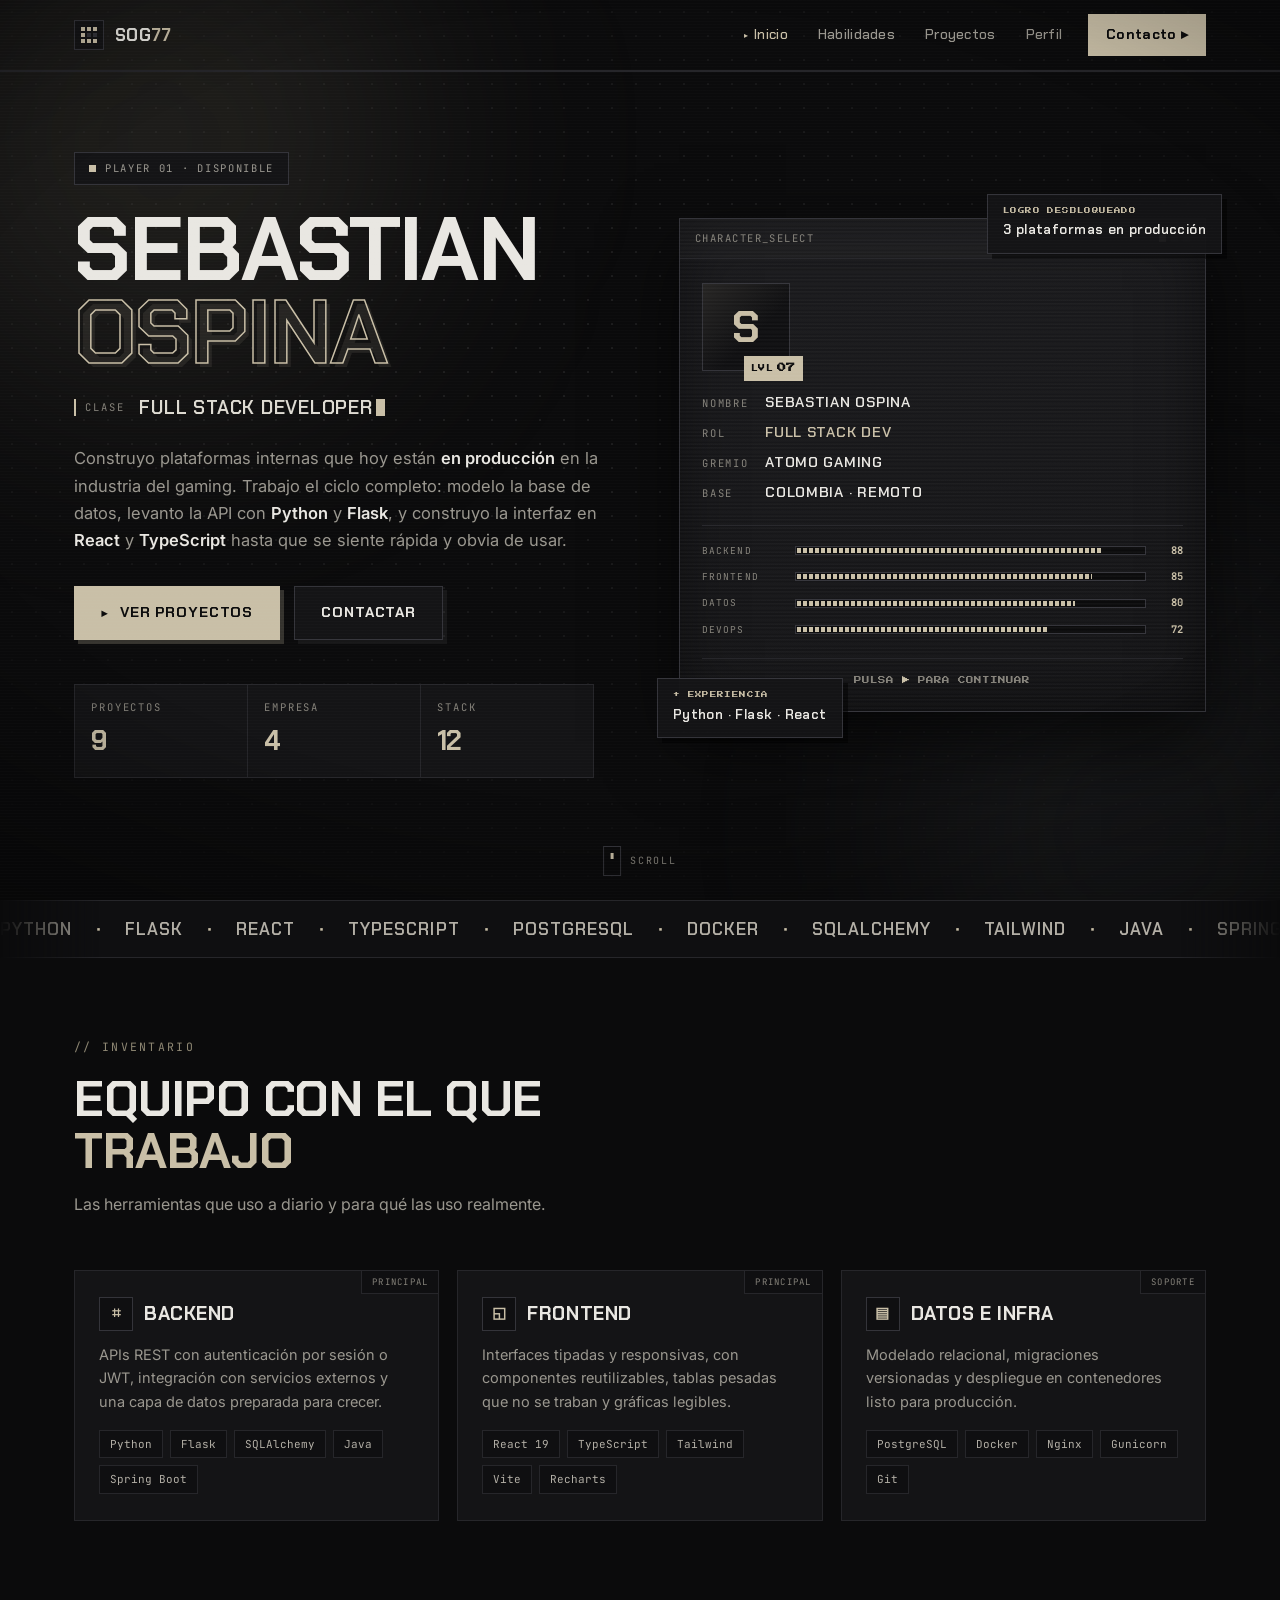
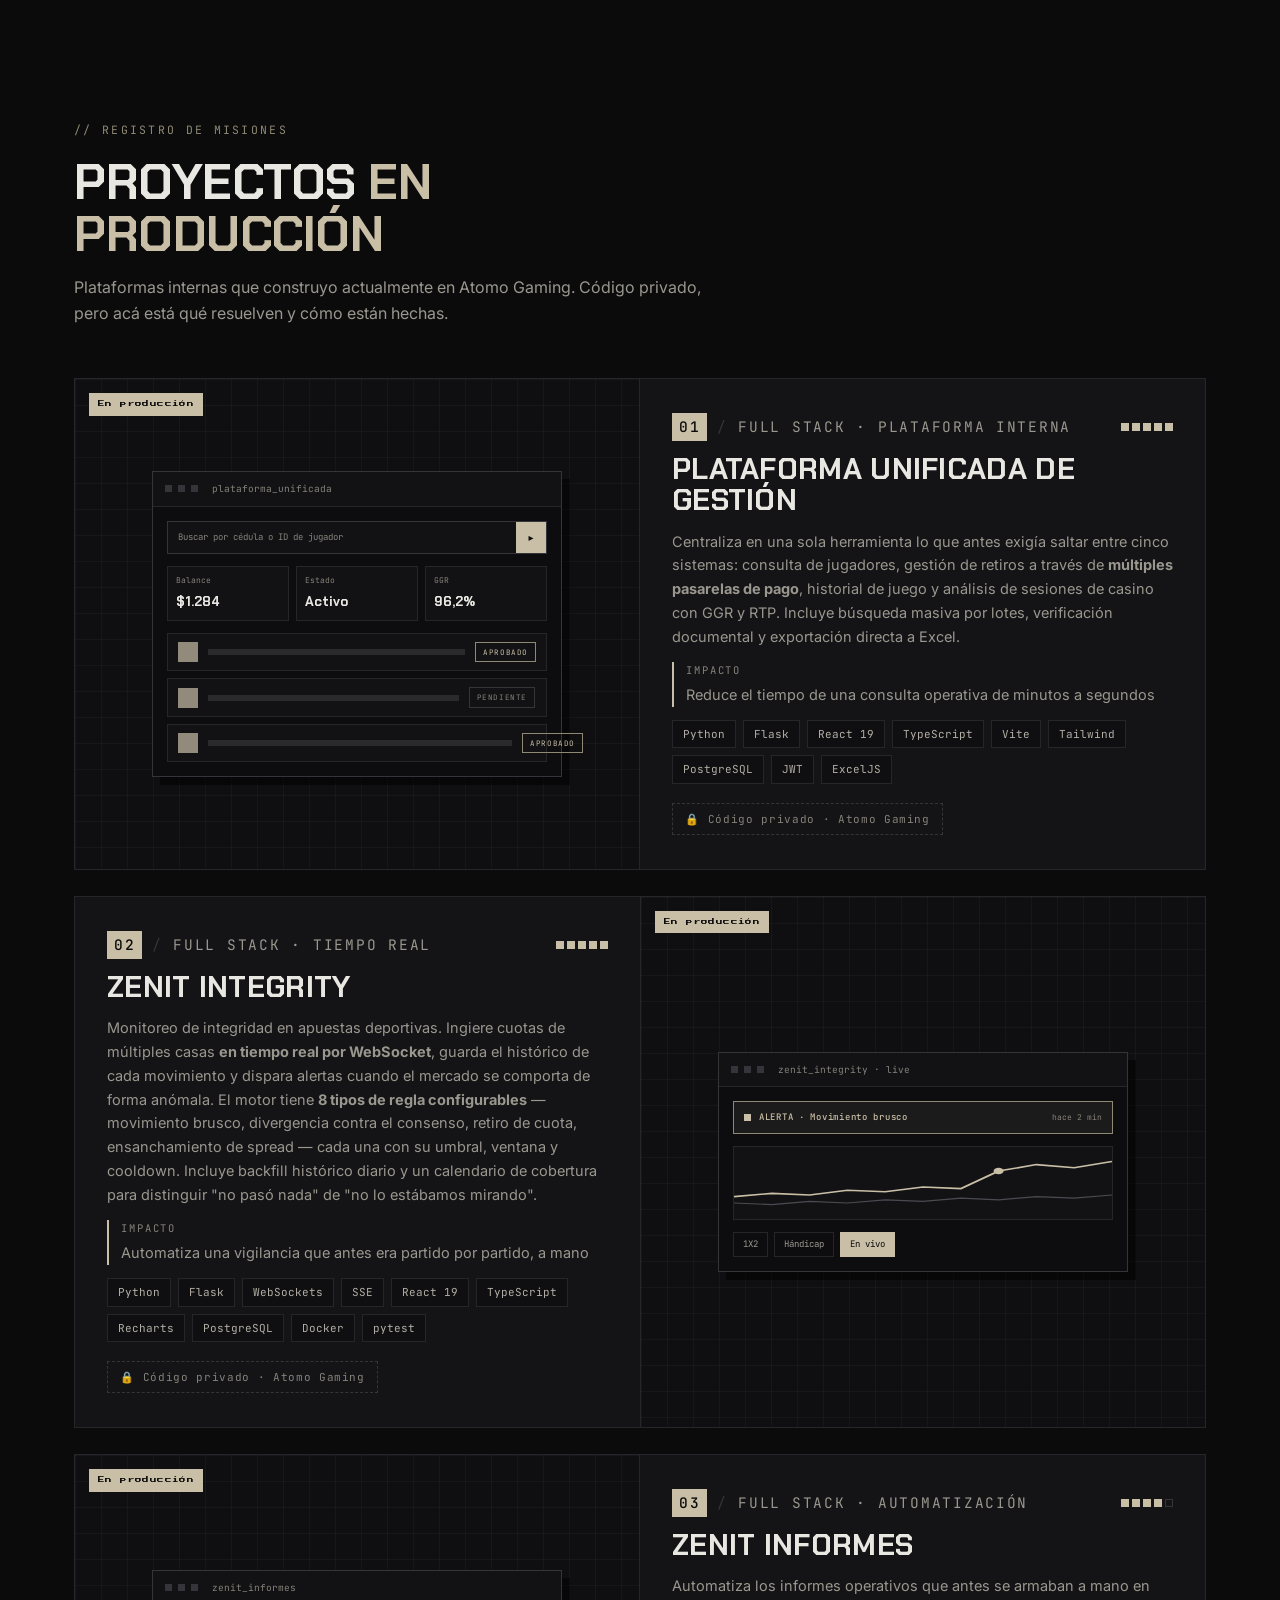
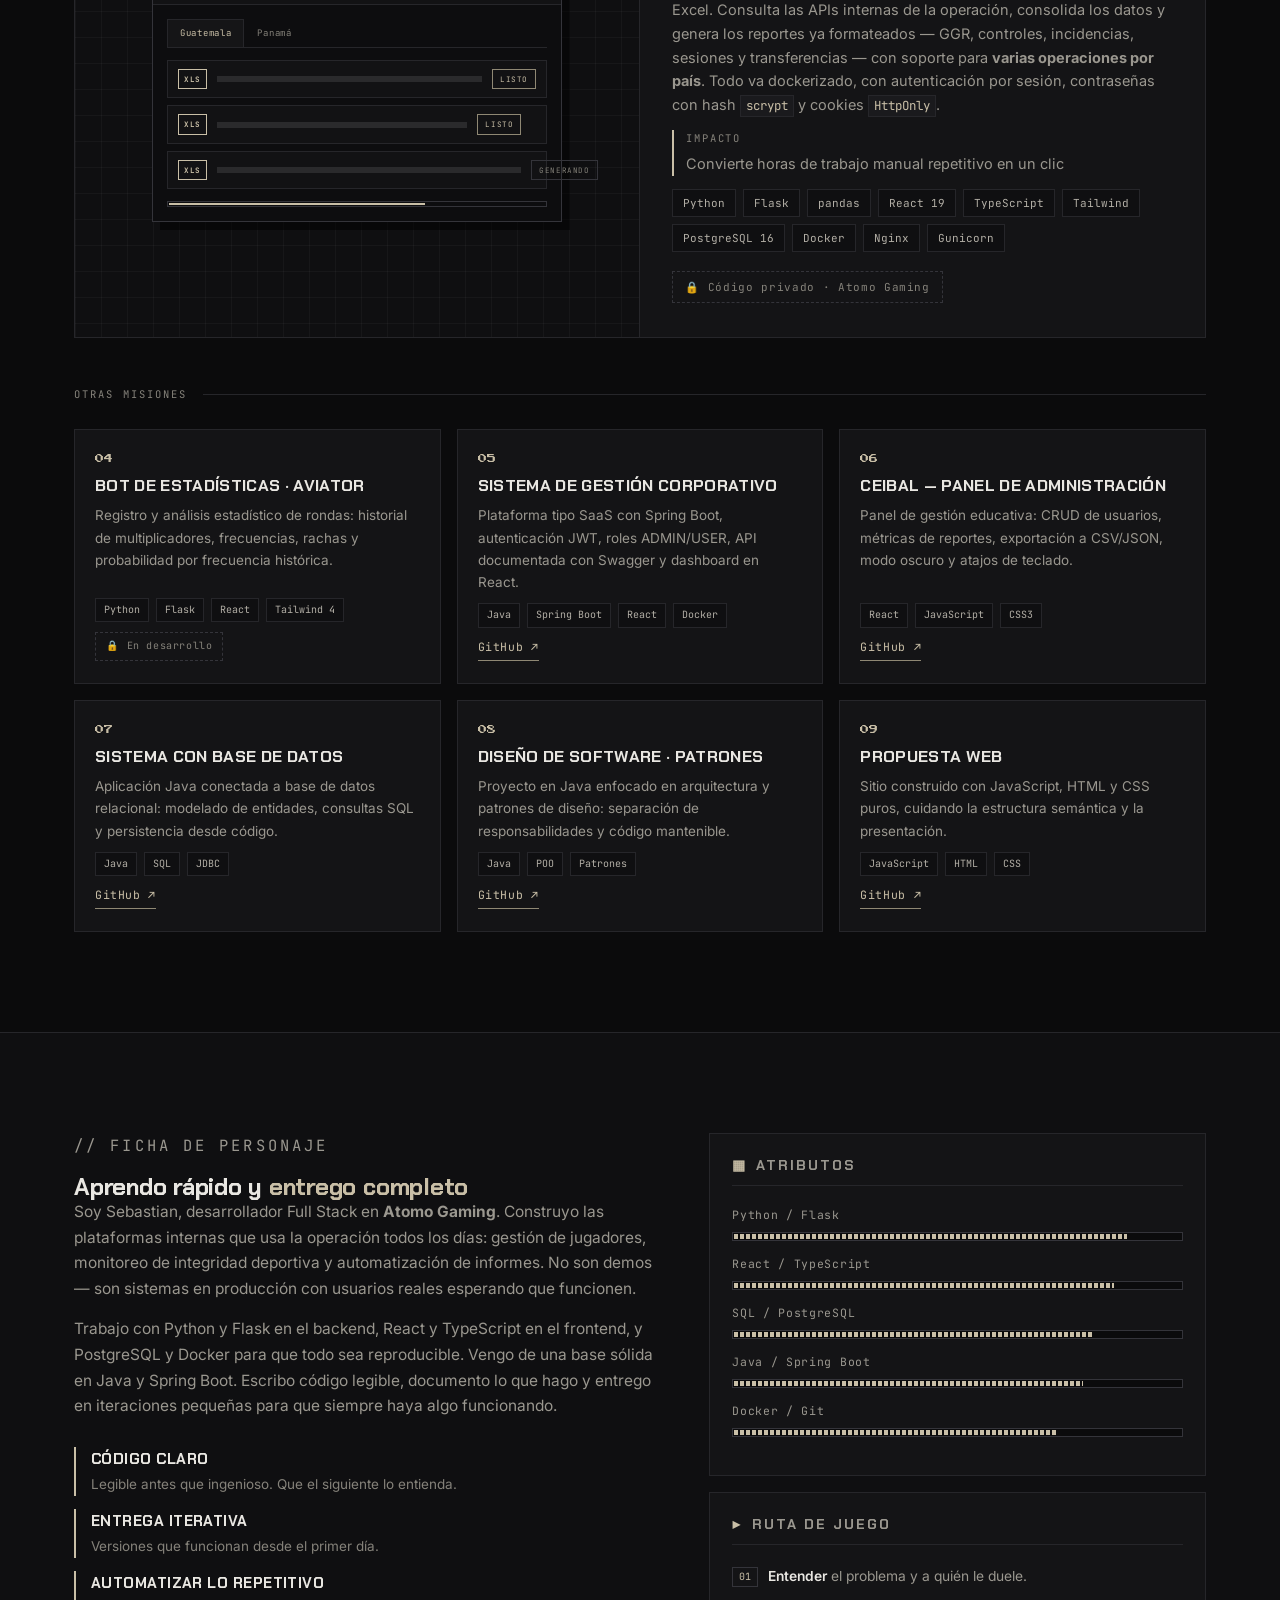
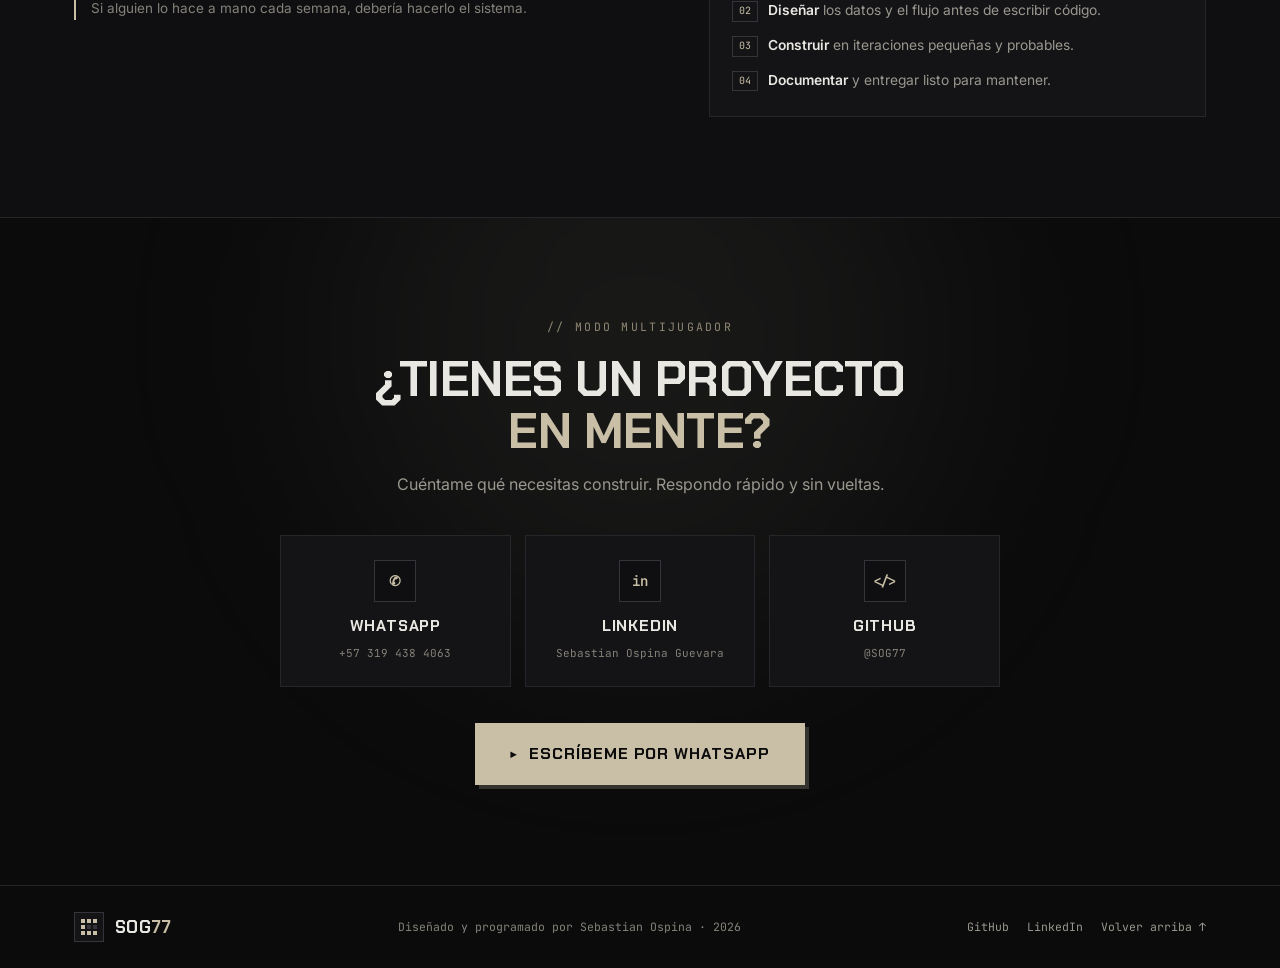
==== index.html @ fc4ae37a "Corrijo 7 defectos detectados en auditoría visual y de accesibilidad - og:image pasa de SVG a PNG: L" ====
<!doctype html>
<html lang="es">
<head>
<meta charset="UTF-8">
<meta name="viewport" content="width=device-width, initial-scale=1">
<title>Sebastian Ospina · Desarrollador Full Stack</title>

<!--
  ===================================================================
  PORTAFOLIO — Sebastian Ospina Guevara (SOG77)
  Sitio estático. Publicado en: https://sog77.github.io/Mi-portafolio/
  Para agregar un proyecto, copia un bloque <article class="quest">
  o <article class="side"> en la sección PROYECTOS.
  ===================================================================
-->

<meta name="description" content="Sebastian Ospina Guevara — Desarrollador Full Stack en Atomo Gaming. Python, Flask, React, TypeScript, PostgreSQL y Docker. Plataformas internas en producción para la industria del gaming.">
<meta name="author" content="Sebastian Ospina Guevara">
<meta name="theme-color" content="#0b0b0c">
<meta name="color-scheme" content="dark">
<link rel="canonical" href="https://sog77.github.io/Mi-portafolio/">
<meta property="og:type" content="website">
<meta property="og:url" content="https://sog77.github.io/Mi-portafolio/">
<meta property="og:title" content="Sebastian Ospina · Desarrollador Full Stack">
<meta property="og:description" content="Plataformas internas en producción: gestión de usuarios, monitoreo de integridad deportiva y automatización de informes. Python · Flask · React · TypeScript · PostgreSQL · Docker.">
<meta property="og:image" content="https://sog77.github.io/Mi-portafolio/og.png">
<meta property="og:image:type" content="image/png">
<meta property="og:image:width" content="1200">
<meta property="og:image:height" content="630">
<meta property="og:image:alt" content="Sebastian Ospina — Desarrollador Full Stack">
<meta property="og:locale" content="es_CO">
<meta name="twitter:card" content="summary_large_image">
<link rel="icon" href="favicon.svg" type="image/svg+xml">
<link rel="preconnect" href="https://fonts.googleapis.com">
<link rel="preconnect" href="https://fonts.gstatic.com" crossorigin>
<link href="https://fonts.googleapis.com/css2?family=Chakra+Petch:wght@500;600;700&family=Inter:wght@400;500;600&family=JetBrains+Mono:wght@400;500&family=Press+Start+2P&display=swap" rel="stylesheet">
<script type="application/ld+json">
{
  "@context": "https://schema.org",
  "@type": "Person",
  "name": "Sebastian Ospina Guevara",
  "alternateName": "SOG77",
  "jobTitle": "Desarrollador Full Stack",
  "url": "https://sog77.github.io/Mi-portafolio/",
  "image": "https://sog77.github.io/Mi-portafolio/og.png",
  "worksFor": { "@type": "Organization", "name": "Atomo Gaming" },
  "address": { "@type": "PostalAddress", "addressCountry": "CO" },
  "sameAs": [
    "https://github.com/SOG77",
    "https://www.linkedin.com/in/sebastián-ospina-guevara-773560245"
  ],
  "knowsAbout": ["Python","Flask","React","TypeScript","PostgreSQL","Docker","Java","Spring Boot"]
}
</script>
<link rel="stylesheet" href="styles.css">
</head>
<body>

<a class="skip" href="#main">Saltar al contenido</a>
<div class="scanlines" aria-hidden="true"></div>
<div class="vignette" aria-hidden="true"></div>

<!-- ============================ HUD / NAV ============================ -->
<header class="hud" id="nav">
  <div class="hud-inner">
    <a class="logo" href="#inicio" aria-label="Inicio">
      <span class="logo-mark" aria-hidden="true">
        <i></i><i></i><i></i><i></i><i></i><i></i><i></i><i></i><i></i>
      </span>
      <span class="logo-text">SOG<span class="accent">77</span></span>
    </a>

    <nav class="hud-links" id="navLinks" aria-label="Navegación principal">
      <a href="#inicio">Inicio</a>
      <a href="#inventario">Habilidades</a>
      <a href="#proyectos">Proyectos</a>
      <a href="#perfil">Perfil</a>
      <a href="#contacto" class="hud-cta">Contacto <span aria-hidden="true">▸</span></a>
    </nav>

    <button class="burger" id="burger" aria-label="Abrir menú" aria-expanded="false" aria-controls="navLinks">
      <span></span><span></span><span></span>
    </button>
  </div>
  <div class="hud-progress"><i id="progress"></i></div>
</header>

<main id="main">

<!-- ============================ HERO ============================ -->
<section class="hero" id="inicio">
  <div class="dots" aria-hidden="true"></div>
  <div class="glowfield" aria-hidden="true"><span></span><span></span></div>

  <div class="wrap hero-grid">
    <div class="hero-copy">
      <p class="tag"><span class="blip"></span> PLAYER 01 · DISPONIBLE</p>

      <h1>Sebastian<br><span class="outline">Ospina</span></h1>

      <p class="class-line">
        <span class="key">CLASE</span>
        <span class="typed" id="typed" aria-live="polite"></span><span class="caret" aria-hidden="true"></span>
      </p>

      <p class="lead">
        Construyo plataformas internas que hoy están <strong>en producción</strong> en la
        industria del gaming. Trabajo el ciclo completo: modelo la base de datos, levanto la
        API con <strong>Python</strong> y <strong>Flask</strong>, y construyo la interfaz en
        <strong>React</strong> y <strong>TypeScript</strong> hasta que se siente rápida y obvia de usar.
      </p>

      <div class="hero-actions">
        <a class="btn btn-primary" href="#proyectos">
          <span class="btn-ico" aria-hidden="true">▶</span> Ver proyectos
        </a>
        <a class="btn btn-ghost" href="#contacto">Contactar</a>
      </div>

      <ul class="hud-stats">
        <li><span class="key">Proyectos</span><strong data-count="9">0</strong></li>
        <li><span class="key">Empresa</span><strong data-count="4">0</strong></li>
        <li><span class="key">Stack</span><strong data-count="12">0</strong></li>
      </ul>
    </div>

    <!-- ---- Ficha de personaje ---- -->
    <div class="hero-visual">
      <div class="crt">
        <div class="crt-bar">
          <span class="crt-title">character_select</span>
          <span class="crt-dots" aria-hidden="true"><i></i><i></i><i></i></span>
        </div>

        <div class="card-body">
          <div class="avatar" aria-hidden="true">
            <span class="avatar-glyph">S</span>
            <span class="lvl">LVL<b>07</b></span>
          </div>

          <div class="card-id">
            <p class="key">NOMBRE</p>
            <p class="val">SEBASTIAN OSPINA</p>
            <p class="key">ROL</p>
            <p class="val accent">FULL STACK DEV</p>
            <p class="key">GREMIO</p>
            <p class="val">ATOMO GAMING</p>
            <p class="key">BASE</p>
            <p class="val">COLOMBIA · REMOTO</p>
          </div>

          <div class="card-bars">
            <div class="statline"><span>BACKEND</span><div class="xp"><i data-level="88"></i></div><b>88</b></div>
            <div class="statline"><span>FRONTEND</span><div class="xp"><i data-level="85"></i></div><b>85</b></div>
            <div class="statline"><span>DATOS</span><div class="xp"><i data-level="80"></i></div><b>80</b></div>
            <div class="statline"><span>DEVOPS</span><div class="xp"><i data-level="72"></i></div><b>72</b></div>
          </div>

          <p class="press">PULSA <b>▶</b> PARA CONTINUAR</p>
        </div>
      </div>

      <div class="toast t1">
        <span class="toast-key">LOGRO DESBLOQUEADO</span>
        <b>3 plataformas en producción</b>
      </div>
      <div class="toast t2">
        <span class="toast-key">+ EXPERIENCIA</span>
        <b>Python · Flask · React</b>
      </div>
    </div>
  </div>

  <a class="scroll-hint" href="#inventario" aria-label="Bajar al siguiente bloque">
    <span aria-hidden="true"></span> scroll
  </a>
</section>

<!-- ============================ INVENTARIO / STACK ============================ -->
<section class="strip" id="inventario" aria-label="Habilidades y tecnologías">
  <div class="ticker" aria-hidden="true">
    <div class="ticker-track">
      <span>Python</span><i>▪</i><span>Flask</span><i>▪</i><span>React</span><i>▪</i>
      <span>TypeScript</span><i>▪</i><span>PostgreSQL</span><i>▪</i><span>Docker</span><i>▪</i>
      <span>SQLAlchemy</span><i>▪</i><span>Tailwind</span><i>▪</i><span>Java</span><i>▪</i>
      <span>Spring Boot</span><i>▪</i><span>WebSockets</span><i>▪</i><span>Vite</span><i>▪</i>
      <span>Python</span><i>▪</i><span>Flask</span><i>▪</i><span>React</span><i>▪</i>
      <span>TypeScript</span><i>▪</i><span>PostgreSQL</span><i>▪</i><span>Docker</span><i>▪</i>
      <span>SQLAlchemy</span><i>▪</i><span>Tailwind</span><i>▪</i><span>Java</span><i>▪</i>
      <span>Spring Boot</span><i>▪</i><span>WebSockets</span><i>▪</i><span>Vite</span><i>▪</i>
    </div>
  </div>

  <div class="wrap">
    <header class="section-head reveal">
      <p class="eyebrow">// Inventario</p>
      <h2>Equipo con el que <span class="accent">trabajo</span></h2>
      <p class="section-sub">Las herramientas que uso a diario y para qué las uso realmente.</p>
    </header>

    <div class="slots">
      <article class="slot reveal">
        <span class="rarity">Principal</span>
        <h3><span class="slot-ico" aria-hidden="true">⌗</span> Backend</h3>
        <p>APIs REST con autenticación por sesión o JWT, integración con servicios externos y una capa de datos preparada para crecer.</p>
        <ul class="chips"><li>Python</li><li>Flask</li><li>SQLAlchemy</li><li>Java</li><li>Spring Boot</li></ul>
      </article>
      <article class="slot reveal d1">
        <span class="rarity">Principal</span>
        <h3><span class="slot-ico" aria-hidden="true">◱</span> Frontend</h3>
        <p>Interfaces tipadas y responsivas, con componentes reutilizables, tablas pesadas que no se traban y gráficas legibles.</p>
        <ul class="chips"><li>React 19</li><li>TypeScript</li><li>Tailwind</li><li>Vite</li><li>Recharts</li></ul>
      </article>
      <article class="slot reveal d2">
        <span class="rarity">Soporte</span>
        <h3><span class="slot-ico" aria-hidden="true">▤</span> Datos e infra</h3>
        <p>Modelado relacional, migraciones versionadas y despliegue en contenedores listo para producción.</p>
        <ul class="chips"><li>PostgreSQL</li><li>Docker</li><li>Nginx</li><li>Gunicorn</li><li>Git</li></ul>
      </article>
    </div>
  </div>
</section>

<!-- ============================ PROYECTOS / MISIONES ============================ -->
<section class="section" id="proyectos">
  <div class="wrap">
    <header class="section-head reveal">
      <p class="eyebrow">// Registro de misiones</p>
      <h2>Proyectos <span class="accent">en producción</span></h2>
      <p class="section-sub">Plataformas internas que construyo actualmente en Atomo Gaming. Código privado, pero acá está qué resuelven y cómo están hechas.</p>
    </header>

    <div class="quests">

      <!-- ---------- Misión 01 · Pilar Betmarketer ---------- -->
      <article class="quest reveal">
        <div class="quest-visual">
          <span class="stamp">En producción</span>
          <div class="mock">
            <div class="mock-bar"><i></i><i></i><i></i><span>plataforma_unificada</span></div>
            <div class="mock-body col">
              <div class="mock-search"><span class="mock-input">Buscar por cédula o ID de jugador</span><span class="mock-go" aria-hidden="true">▸</span></div>
              <div class="mock-kpis">
                <div><small>Balance</small><strong>$1.284</strong></div>
                <div><small>Estado</small><strong>Activo</strong></div>
                <div><small>GGR</small><strong>96,2%</strong></div>
              </div>
              <div class="mock-rows">
                <div><b></b><em></em><u class="ok">Aprobado</u></div>
                <div><b></b><em></em><u class="wait">Pendiente</u></div>
                <div><b></b><em></em><u class="ok">Aprobado</u></div>
              </div>
            </div>
          </div>
        </div>

        <div class="quest-body">
          <p class="quest-meta">
            <span class="num">01</span>
            <span class="sep" aria-hidden="true">/</span>
            Full Stack · Plataforma interna
            <span class="diff" title="Dificultad">
              <i class="on"></i><i class="on"></i><i class="on"></i><i class="on"></i><i class="on"></i>
            </span>
          </p>
          <h3>Plataforma Unificada de Gestión</h3>
          <p>Centraliza en una sola herramienta lo que antes exigía saltar entre cinco sistemas:
          consulta de jugadores, gestión de retiros a través de <strong>múltiples pasarelas de pago</strong>,
          historial de juego y análisis de sesiones de casino con GGR y RTP. Incluye búsqueda
          masiva por lotes, verificación documental y exportación directa a Excel.</p>
          <p class="reward"><span class="key">Impacto</span> Reduce el tiempo de una consulta operativa de minutos a segundos</p>
          <ul class="chips">
            <li>Python</li><li>Flask</li><li>React 19</li><li>TypeScript</li><li>Vite</li><li>Tailwind</li><li>PostgreSQL</li><li>JWT</li><li>ExcelJS</li>
          </ul>
          <div class="quest-links">
            <span class="private"><span aria-hidden="true">🔒</span> Código privado · Atomo Gaming</span>
          </div>
        </div>
      </article>

      <!-- ---------- Misión 02 · Zenit Integrity ---------- -->
      <article class="quest reverse reveal">
        <div class="quest-visual">
          <span class="stamp">En producción</span>
          <div class="mock">
            <div class="mock-bar"><i></i><i></i><i></i><span>zenit_integrity · live</span></div>
            <div class="mock-body col">
              <div class="mock-alert">
                <span class="alert-dot" aria-hidden="true"></span>
                <b>ALERTA · Movimiento brusco</b>
                <span class="alert-time">hace 2 min</span>
              </div>
              <svg class="mock-line" viewBox="0 0 300 90" preserveAspectRatio="none" aria-hidden="true">
                <polyline points="0,62 30,58 60,60 90,54 120,56 150,50 180,52 210,30 240,22 270,26 300,18"
                          fill="none" stroke="#c9bfa7" stroke-width="2"/>
                <polyline points="0,70 30,72 60,68 90,70 120,66 150,68 180,64 210,66 240,62 270,64 300,60"
                          fill="none" stroke="#4a4a52" stroke-width="1.5"/>
                <circle cx="210" cy="30" r="4" fill="#c9bfa7"/>
              </svg>
              <div class="mock-toolbar">
                <span class="pill">1X2</span><span class="pill">Hándicap</span><span class="pill on">En vivo</span>
              </div>
            </div>
          </div>
        </div>

        <div class="quest-body">
          <p class="quest-meta">
            <span class="num">02</span>
            <span class="sep" aria-hidden="true">/</span>
            Full Stack · Tiempo real
            <span class="diff" title="Dificultad">
              <i class="on"></i><i class="on"></i><i class="on"></i><i class="on"></i><i class="on"></i>
            </span>
          </p>
          <h3>Zenit Integrity</h3>
          <p>Monitoreo de integridad en apuestas deportivas. Ingiere cuotas de múltiples casas
          <strong>en tiempo real por WebSocket</strong>, guarda el histórico de cada movimiento y
          dispara alertas cuando el mercado se comporta de forma anómala. El motor tiene
          <strong>8 tipos de regla configurables</strong> — movimiento brusco, divergencia contra el
          consenso, retiro de cuota, ensanchamiento de spread — cada una con su umbral, ventana y
          cooldown. Incluye backfill histórico diario y un calendario de cobertura para distinguir
          "no pasó nada" de "no lo estábamos mirando".</p>
          <p class="reward"><span class="key">Impacto</span> Automatiza una vigilancia que antes era partido por partido, a mano</p>
          <ul class="chips">
            <li>Python</li><li>Flask</li><li>WebSockets</li><li>SSE</li><li>React 19</li><li>TypeScript</li><li>Recharts</li><li>PostgreSQL</li><li>Docker</li><li>pytest</li>
          </ul>
          <div class="quest-links">
            <span class="private"><span aria-hidden="true">🔒</span> Código privado · Atomo Gaming</span>
          </div>
        </div>
      </article>

      <!-- ---------- Misión 03 · Zenit Informes ---------- -->
      <article class="quest reveal">
        <div class="quest-visual">
          <span class="stamp">En producción</span>
          <div class="mock">
            <div class="mock-bar"><i></i><i></i><i></i><span>zenit_informes</span></div>
            <div class="mock-body col">
              <div class="mock-tabs"><span class="tab on">Guatemala</span><span class="tab">Panamá</span></div>
              <div class="mock-rows">
                <div><b class="file">XLS</b><em></em><u class="ok">Listo</u></div>
                <div><b class="file">XLS</b><em></em><u class="ok">Listo</u></div>
                <div><b class="file">XLS</b><em></em><u class="wait">Generando</u></div>
              </div>
              <div class="mock-progress"><i></i></div>
            </div>
          </div>
        </div>

        <div class="quest-body">
          <p class="quest-meta">
            <span class="num">03</span>
            <span class="sep" aria-hidden="true">/</span>
            Full Stack · Automatización
            <span class="diff" title="Dificultad">
              <i class="on"></i><i class="on"></i><i class="on"></i><i class="on"></i><i></i>
            </span>
          </p>
          <h3>Zenit Informes</h3>
          <p>Automatiza los informes operativos que antes se armaban a mano en Excel. Consulta las
          APIs internas de la operación, consolida los datos y genera los reportes ya formateados
          — GGR, controles, incidencias, sesiones y transferencias — con soporte para
          <strong>varias operaciones por país</strong>. Todo va dockerizado, con autenticación por sesión,
          contraseñas con hash <code>scrypt</code> y cookies <code>HttpOnly</code>.</p>
          <p class="reward"><span class="key">Impacto</span> Convierte horas de trabajo manual repetitivo en un clic</p>
          <ul class="chips">
            <li>Python</li><li>Flask</li><li>pandas</li><li>React 19</li><li>TypeScript</li><li>Tailwind</li><li>PostgreSQL 16</li><li>Docker</li><li>Nginx</li><li>Gunicorn</li>
          </ul>
          <div class="quest-links">
            <span class="private"><span aria-hidden="true">🔒</span> Código privado · Atomo Gaming</span>
          </div>
        </div>
      </article>

      <!-- ---------- Misiones secundarias ---------- -->
      <p class="side-title reveal"><span>Otras misiones</span></p>

      <div class="sides">
        <article class="side reveal">
          <span class="side-num">04</span>
          <h4>Bot de Estadísticas · Aviator</h4>
          <p>Registro y análisis estadístico de rondas: historial de multiplicadores, frecuencias, rachas y probabilidad por frecuencia histórica.</p>
          <ul class="chips sm"><li>Python</li><li>Flask</li><li>React</li><li>Tailwind 4</li></ul>
          <span class="private sm"><span aria-hidden="true">🔒</span> En desarrollo</span>
        </article>

        <article class="side reveal d1">
          <span class="side-num">05</span>
          <h4>Sistema de Gestión Corporativo</h4>
          <p>Plataforma tipo SaaS con Spring Boot, autenticación JWT, roles ADMIN/USER, API documentada con Swagger y dashboard en React.</p>
          <ul class="chips sm"><li>Java</li><li>Spring Boot</li><li>React</li><li>Docker</li></ul>
          <a class="lnk" href="https://github.com/SOG77/Gestion-Usuarios" target="_blank" rel="noopener">GitHub <span aria-hidden="true">↗</span></a>
        </article>

        <article class="side reveal d2">
          <span class="side-num">06</span>
          <h4>Ceibal — Panel de Administración</h4>
          <p>Panel de gestión educativa: CRUD de usuarios, métricas de reportes, exportación a CSV/JSON, modo oscuro y atajos de teclado.</p>
          <ul class="chips sm"><li>React</li><li>JavaScript</li><li>CSS3</li></ul>
          <a class="lnk" href="https://github.com/SOG77/Ceibal-demo" target="_blank" rel="noopener">GitHub <span aria-hidden="true">↗</span></a>
        </article>

        <article class="side reveal">
          <span class="side-num">07</span>
          <h4>Sistema con Base de Datos</h4>
          <p>Aplicación Java conectada a base de datos relacional: modelado de entidades, consultas SQL y persistencia desde código.</p>
          <ul class="chips sm"><li>Java</li><li>SQL</li><li>JDBC</li></ul>
          <a class="lnk" href="https://github.com/SOG77/baseDatosParcial" target="_blank" rel="noopener">GitHub <span aria-hidden="true">↗</span></a>
        </article>

        <article class="side reveal d1">
          <span class="side-num">08</span>
          <h4>Diseño de Software · Patrones</h4>
          <p>Proyecto en Java enfocado en arquitectura y patrones de diseño: separación de responsabilidades y código mantenible.</p>
          <ul class="chips sm"><li>Java</li><li>POO</li><li>Patrones</li></ul>
          <a class="lnk" href="https://github.com/SOG77/parcial2" target="_blank" rel="noopener">GitHub <span aria-hidden="true">↗</span></a>
        </article>

        <article class="side reveal d2">
          <span class="side-num">09</span>
          <h4>Propuesta Web</h4>
          <p>Sitio construido con JavaScript, HTML y CSS puros, cuidando la estructura semántica y la presentación.</p>
          <ul class="chips sm"><li>JavaScript</li><li>HTML</li><li>CSS</li></ul>
          <a class="lnk" href="https://github.com/SOG77/propuesta" target="_blank" rel="noopener">GitHub <span aria-hidden="true">↗</span></a>
        </article>
      </div>
    </div>
  </div>
</section>

<!-- ============================ PERFIL ============================ -->
<section class="section profile" id="perfil">
  <div class="wrap profile-grid">
    <div class="profile-copy reveal">
      <p class="eyebrow">// Ficha de personaje</p>
      <h2>Aprendo rápido y <span class="accent">entrego completo</span></h2>
      <p>Soy Sebastian, desarrollador Full Stack en <strong>Atomo Gaming</strong>. Construyo las
      plataformas internas que usa la operación todos los días: gestión de jugadores, monitoreo
      de integridad deportiva y automatización de informes. No son demos — son sistemas en
      producción con usuarios reales esperando que funcionen.</p>
      <p>Trabajo con Python y Flask en el backend, React y TypeScript en el frontend, y PostgreSQL
      y Docker para que todo sea reproducible. Vengo de una base sólida en Java y Spring Boot.
      Escribo código legible, documento lo que hago y entrego en iteraciones pequeñas para que
      siempre haya algo funcionando.</p>

      <ul class="perks">
        <li><b>Código claro</b><span>Legible antes que ingenioso. Que el siguiente lo entienda.</span></li>
        <li><b>Entrega iterativa</b><span>Versiones que funcionan desde el primer día.</span></li>
        <li><b>Automatizar lo repetitivo</b><span>Si alguien lo hace a mano cada semana, debería hacerlo el sistema.</span></li>
      </ul>
    </div>

    <aside class="profile-side">
      <div class="panel reveal">
        <h3><span aria-hidden="true">▦</span> Atributos</h3>
        <div class="skill"><span>Python / Flask</span><div class="xp"><i data-level="88"></i></div></div>
        <div class="skill"><span>React / TypeScript</span><div class="xp"><i data-level="85"></i></div></div>
        <div class="skill"><span>SQL / PostgreSQL</span><div class="xp"><i data-level="80"></i></div></div>
        <div class="skill"><span>Java / Spring Boot</span><div class="xp"><i data-level="78"></i></div></div>
        <div class="skill"><span>Docker / Git</span><div class="xp"><i data-level="72"></i></div></div>
      </div>

      <div class="panel reveal d1">
        <h3><span aria-hidden="true">▶</span> Ruta de juego</h3>
        <ol class="steps">
          <li><b>Entender</b> el problema y a quién le duele.</li>
          <li><b>Diseñar</b> los datos y el flujo antes de escribir código.</li>
          <li><b>Construir</b> en iteraciones pequeñas y probables.</li>
          <li><b>Documentar</b> y entregar listo para mantener.</li>
        </ol>
      </div>
    </aside>
  </div>
</section>

<!-- ============================ CONTACTO ============================ -->
<section class="section contact" id="contacto">
  <div class="glowfield soft" aria-hidden="true"><span></span></div>
  <div class="wrap contact-inner reveal">
    <p class="eyebrow">// Modo multijugador</p>
    <h2>¿Tienes un proyecto<br><span class="accent">en mente?</span></h2>
    <p class="section-sub center">Cuéntame qué necesitas construir. Respondo rápido y sin vueltas.</p>

    <div class="contact-cards">
      <a class="ccard" href="https://wa.me/573194384063" target="_blank" rel="noopener">
        <span class="ccard-ico" aria-hidden="true">✆</span>
        <b>WhatsApp</b>
        <small>+57 319 438 4063</small>
      </a>
      <a class="ccard" href="https://www.linkedin.com/in/sebasti%C3%A1n-ospina-guevara-773560245" target="_blank" rel="noopener">
        <span class="ccard-ico" aria-hidden="true">in</span>
        <b>LinkedIn</b>
        <small>Sebastian Ospina Guevara</small>
      </a>
      <a class="ccard" href="https://github.com/SOG77" target="_blank" rel="noopener">
        <span class="ccard-ico" aria-hidden="true">&lt;/&gt;</span>
        <b>GitHub</b>
        <small>@SOG77</small>
      </a>
    </div>

    <a class="btn btn-primary big" href="https://wa.me/573194384063" target="_blank" rel="noopener">
      <span class="btn-ico" aria-hidden="true">▶</span> Escríbeme por WhatsApp
    </a>
  </div>
</section>

</main>

<!-- ============================ FOOTER ============================ -->
<footer class="footer">
  <div class="wrap footer-inner">
    <a class="logo" href="#inicio">
      <span class="logo-mark" aria-hidden="true">
        <i></i><i></i><i></i><i></i><i></i><i></i><i></i><i></i><i></i>
      </span>
      <span class="logo-text">SOG<span class="accent">77</span></span>
    </a>
    <p>Diseñado y programado por Sebastian Ospina · <span id="year"></span></p>
    <div class="footer-links">
      <a href="https://github.com/SOG77" target="_blank" rel="noopener">GitHub</a>
      <a href="https://www.linkedin.com/in/sebasti%C3%A1n-ospina-guevara-773560245" target="_blank" rel="noopener">LinkedIn</a>
      <a href="#inicio">Volver arriba ↑</a>
    </div>
  </div>
</footer>

<script src="script.js"></script>
</body>
</html>
---- styles.css ----
/* ============================================================
   Portafolio — Sebastian Ospina Guevara (SOG77)
   Estética: consola retro / HUD de videojuego
   Paleta NEUTRA: grafito · hueso · arena
   ============================================================ */

:root{
  /* superficies */
  --bg:#0b0b0c;
  --bg-2:#0f0f11;
  --panel:#141416;
  --panel-2:#1a1a1d;
  --line:#26262a;
  --line-2:#34343a;

  /* texto */
  --text:#e9e7e2;
  --muted:#9a978f;
  --dim:#85827a;

  /* acentos neutros */
  --sand:#c9bfa7;      /* arena — acento principal */
  --sand-dim:#8f8874;
  --bone:#dedbd2;      /* hueso — realces */
  --steel:#7d838a;     /* acero — secundario */

  --sans:'Inter',system-ui,-apple-system,Segoe UI,sans-serif;
  --display:'Chakra Petch','Inter',sans-serif;
  --mono:'JetBrains Mono',ui-monospace,monospace;
  --pixel:'Press Start 2P','JetBrains Mono',monospace;

  --maxw:1180px;
}

*,*::before,*::after{box-sizing:border-box}
html{scroll-behavior:smooth;-webkit-text-size-adjust:100%}
body{
  margin:0;
  background:var(--bg);
  color:var(--text);
  font-family:var(--sans);
  font-size:16px;
  line-height:1.65;
  overflow-x:hidden;
  -webkit-font-smoothing:antialiased;
}
img{max-width:100%;display:block}
a{color:inherit;text-decoration:none}
h1,h2,h3,h4{font-family:var(--display);line-height:1.05;letter-spacing:-.01em;margin:0}
p{margin:0}
ul,ol{margin:0;padding:0;list-style:none}
code{
  font-family:var(--mono);font-size:.86em;color:var(--sand);
  background:var(--panel-2);border:1px solid var(--line);padding:.1em .4em;
}
::selection{background:var(--sand);color:#0b0b0c}

.wrap{width:100%;max-width:var(--maxw);margin:0 auto;padding:0 24px}
.accent{color:var(--sand)}
.key{
  font-family:var(--mono);font-size:10.5px;letter-spacing:.18em;
  text-transform:uppercase;color:var(--dim);
}
.eyebrow{
  font-family:var(--mono);font-size:11.5px;letter-spacing:.2em;
  text-transform:uppercase;color:var(--sand-dim);margin-bottom:16px;
}
.skip{position:absolute;left:-9999px;top:0;z-index:999;background:var(--sand);color:#0b0b0c;padding:12px 18px}
.skip:focus{left:0}
:focus-visible{outline:2px solid var(--sand);outline-offset:3px}

/* ---- efectos de pantalla CRT ---- */
.scanlines{
  position:fixed;inset:0;z-index:300;pointer-events:none;opacity:.55;
  background:repeating-linear-gradient(to bottom,rgba(255,255,255,.028) 0 1px,transparent 1px 3px);
}
.vignette{
  position:fixed;inset:0;z-index:299;pointer-events:none;
  background:radial-gradient(ellipse 100% 80% at 50% 45%,transparent 55%,rgba(0,0,0,.55) 100%);
}

/* ============================ HUD / NAV ============================ */
.hud{
  position:fixed;top:0;left:0;right:0;z-index:100;
  background:transparent;border-bottom:1px solid transparent;
  transition:background .3s ease,border-color .3s ease,backdrop-filter .3s ease;
}
.hud.solid{
  background:rgba(11,11,12,.86);
  backdrop-filter:blur(12px);-webkit-backdrop-filter:blur(12px);
  border-bottom-color:var(--line);
}
.hud-inner{
  max-width:var(--maxw);margin:0 auto;padding:0 24px;height:70px;
  display:flex;align-items:center;justify-content:space-between;gap:20px;
}
.logo{display:flex;align-items:center;gap:11px;font-family:var(--display);font-weight:700;font-size:17px;letter-spacing:.02em}
.logo-mark{
  display:grid;grid-template-columns:repeat(3,4px);grid-template-rows:repeat(3,4px);gap:2px;
  padding:6px;border:1px solid var(--line-2);background:var(--panel);
}
.logo-mark i{background:var(--line-2);display:block}
.logo-mark i:nth-child(1),.logo-mark i:nth-child(2),.logo-mark i:nth-child(3),
.logo-mark i:nth-child(4),.logo-mark i:nth-child(7),.logo-mark i:nth-child(8),
.logo-mark i:nth-child(9){background:var(--sand)}
.logo:hover .logo-mark i{background:var(--bone)}

.hud-links{display:flex;align-items:center;gap:2px}
.hud-links a{
  position:relative;padding:9px 14px;font-size:14px;color:var(--muted);
  font-family:var(--display);font-weight:500;letter-spacing:.02em;
  transition:color .2s,background .2s;
}
.hud-links a:hover{color:var(--text);background:var(--panel)}
.hud-links a.active{color:var(--sand)}
.hud-links a.active::before{content:"▸";position:absolute;left:4px;top:50%;transform:translateY(-50%);font-size:8px;line-height:1;color:var(--sand)}
.hud-cta,.hud-links a.hud-cta{
  margin-left:10px;color:#0b0b0c;background:var(--sand);font-weight:700;padding:9px 18px;
}
.hud-links a.hud-cta:hover{background:var(--bone);color:#0b0b0c}
.hud-links a.hud-cta::before{display:none}

.hud-progress{height:2px;background:var(--line)}
.hud-progress i{display:block;height:100%;width:0;background:var(--sand);transition:width .1s linear}

.burger{
  display:none;width:40px;height:40px;border:1px solid var(--line-2);background:var(--panel);
  cursor:pointer;padding:0;flex-direction:column;align-items:center;justify-content:center;gap:5px;
}
.burger span{display:block;width:17px;height:2px;background:var(--text);transition:.28s}
.burger[aria-expanded="true"] span:nth-child(1){transform:translateY(7px) rotate(45deg)}
.burger[aria-expanded="true"] span:nth-child(2){opacity:0}
.burger[aria-expanded="true"] span:nth-child(3){transform:translateY(-7px) rotate(-45deg)}

/* ============================ HERO ============================ */
.hero{position:relative;min-height:100svh;display:flex;align-items:center;padding:120px 0 90px;overflow:hidden}
.dots{
  position:absolute;inset:0;z-index:0;
  background-image:radial-gradient(rgba(255,255,255,.07) 1px,transparent 1px);
  background-size:24px 24px;
  mask-image:radial-gradient(ellipse 85% 70% at 50% 40%,#000 20%,transparent 100%);
  -webkit-mask-image:radial-gradient(ellipse 85% 70% at 50% 40%,#000 20%,transparent 100%);
}
.glowfield{position:absolute;inset:0;z-index:0;pointer-events:none}
.glowfield span{position:absolute;border-radius:50%;filter:blur(120px)}
.glowfield span:first-child{width:520px;height:520px;background:rgba(201,191,167,.10);top:-120px;left:-100px}
.glowfield span:last-child{width:440px;height:440px;background:rgba(125,131,138,.12);bottom:-150px;right:-80px}
.glowfield.soft span{width:600px;height:600px;background:rgba(201,191,167,.07);top:-180px;left:50%;transform:translateX(-50%)}

.hero-grid{position:relative;z-index:1;display:grid;grid-template-columns:1.02fr .98fr;gap:56px;align-items:center}

.tag{
  display:inline-flex;align-items:center;gap:9px;
  border:1px solid var(--line-2);background:var(--panel);
  padding:7px 14px;margin-bottom:24px;
  font-family:var(--mono);font-size:10.5px;letter-spacing:.16em;color:var(--muted);
}
.blip{width:7px;height:7px;background:var(--sand);animation:blip 1.4s steps(2) infinite}
@keyframes blip{50%{opacity:.25}}

.hero h1{
  font-size:clamp(3rem,7.4vw,5.6rem);font-weight:700;text-transform:uppercase;
  letter-spacing:-.02em;line-height:.92;margin-bottom:18px;
}
.hero h1 .outline{
  color:transparent;-webkit-text-stroke:1.5px var(--sand);
  text-shadow:4px 4px 0 rgba(201,191,167,.10);
}
.class-line{margin-bottom:22px}
.class-line .key{display:inline-block;vertical-align:middle;margin-right:11px;border-left:2px solid var(--sand);padding-left:9px}
.typed{font-family:var(--display);font-weight:600;font-size:19px;color:var(--bone);letter-spacing:.04em;text-transform:uppercase;vertical-align:middle}
.caret{display:inline-block;vertical-align:middle;width:9px;height:17px;background:var(--sand);margin-left:3px;animation:blink 1s steps(2) infinite}
@keyframes blink{50%{opacity:0}}

.lead{max-width:540px;color:var(--muted);font-size:16.5px;margin-bottom:32px}
.lead strong{color:var(--text);font-weight:600}

/* ---- botones estilo arcade ---- */
.btn{
  display:inline-flex;align-items:center;gap:11px;padding:14px 26px;
  font-family:var(--display);font-weight:700;font-size:14.5px;
  letter-spacing:.06em;text-transform:uppercase;
  border:1px solid transparent;transition:transform .16s ease,box-shadow .16s ease,background .2s,color .2s;
}
.btn-ico{font-size:11px}
.btn-primary{background:var(--sand);color:#0b0b0c;box-shadow:4px 4px 0 rgba(201,191,167,.22)}
.btn-primary:hover{background:var(--bone);transform:translate(-2px,-2px);box-shadow:6px 6px 0 rgba(201,191,167,.3)}
.btn-primary:active{transform:translate(2px,2px);box-shadow:0 0 0 rgba(0,0,0,0)}
.btn-ghost{border-color:var(--line-2);background:var(--panel);color:var(--text);box-shadow:4px 4px 0 rgba(255,255,255,.05)}
.btn-ghost:hover{border-color:var(--sand);color:var(--sand);transform:translate(-2px,-2px);box-shadow:6px 6px 0 rgba(255,255,255,.07)}
.btn-ghost:active{transform:translate(2px,2px);box-shadow:0 0 0 rgba(0,0,0,0)}
.btn.big{padding:17px 34px;font-size:16px}
.hero-actions{display:flex;flex-wrap:wrap;gap:14px;margin-bottom:44px}

.hud-stats{display:flex;gap:0;border:1px solid var(--line);background:var(--panel);max-width:520px}
.hud-stats li{flex:1;display:grid;gap:2px;padding:14px 16px;border-right:1px solid var(--line)}
.hud-stats li:last-child{border-right:0}
.hud-stats strong{font-family:var(--display);font-size:27px;font-weight:700;color:var(--sand);letter-spacing:-.02em}

/* ---- ficha de personaje (CRT) ---- */
.hero-visual{position:relative}
.crt{
  border:1px solid var(--line-2);background:linear-gradient(170deg,var(--panel-2),var(--panel));
  box-shadow:0 30px 70px rgba(0,0,0,.65),inset 0 0 60px rgba(0,0,0,.5);
  position:relative;overflow:hidden;
}
.crt::after{
  content:"";position:absolute;inset:0;pointer-events:none;
  background:repeating-linear-gradient(to bottom,rgba(255,255,255,.02) 0 2px,transparent 2px 4px);
}
.crt-bar{
  display:flex;align-items:center;justify-content:space-between;
  padding:11px 15px;border-bottom:1px solid var(--line);background:rgba(255,255,255,.02);
}
.crt-title{font-family:var(--mono);font-size:10.5px;letter-spacing:.14em;color:var(--dim);text-transform:uppercase}
.crt-dots{display:flex;gap:5px}
.crt-dots i{width:7px;height:7px;background:var(--line-2);display:block}
.crt-dots i:first-child{background:var(--sand)}

.card-body{padding:24px 22px;display:grid;gap:20px}
.avatar{
  position:relative;width:88px;height:88px;display:grid;place-items:center;
  border:1px solid var(--line-2);background:
    linear-gradient(135deg,rgba(201,191,167,.12),transparent 60%),var(--bg-2);
}
.avatar-glyph{font-family:var(--display);font-size:44px;font-weight:700;color:var(--sand);line-height:1}
.lvl{
  position:absolute;bottom:-11px;right:-14px;
  font-family:var(--pixel);font-size:7px;letter-spacing:.05em;color:#0b0b0c;
  background:var(--sand);padding:5px 7px;display:flex;gap:4px;align-items:center;
}
.lvl b{font-size:9px}

.card-id{display:grid;grid-template-columns:auto 1fr;gap:6px 16px;align-items:baseline}
.card-id .val{font-family:var(--display);font-weight:600;font-size:14.5px;letter-spacing:.05em;color:var(--text)}
.card-id .val.accent{color:var(--sand)}

.card-bars{display:grid;gap:9px;padding-top:16px;border-top:1px solid var(--line)}
.statline{display:grid;grid-template-columns:82px 1fr 26px;gap:11px;align-items:center}
.statline span{font-family:var(--mono);font-size:9.5px;letter-spacing:.12em;color:var(--dim)}
.statline b{font-family:var(--mono);font-size:10.5px;color:var(--sand);text-align:right}

/* barra de XP segmentada */
.xp{height:9px;background:var(--bg);border:1px solid var(--line-2);padding:1px;position:relative;overflow:hidden}
.xp i{
  display:block;height:100%;width:0;background:var(--sand);
  transition:width 1.2s cubic-bezier(.22,1,.36,1);
}
.xp::after{
  content:"";position:absolute;inset:1px;pointer-events:none;
  background:repeating-linear-gradient(90deg,transparent 0 4px,var(--bg) 4px 6px);
}

.press{
  font-family:var(--pixel);font-size:7.5px;line-height:1.9;color:var(--dim);
  text-align:center;padding-top:14px;border-top:1px solid var(--line);
  animation:blink 1.6s steps(2) infinite;
}
.press b{color:var(--sand)}

.toast{
  position:absolute;display:grid;gap:3px;padding:11px 15px;
  border:1px solid var(--line-2);background:rgba(20,20,22,.96);
  box-shadow:5px 5px 0 rgba(0,0,0,.5);animation:bob 6s ease-in-out infinite;
}
.toast-key{font-family:var(--pixel);font-size:6.5px;letter-spacing:.06em;color:var(--sand)}
.toast b{font-family:var(--display);font-size:13.5px;font-weight:600;letter-spacing:.03em}
.t1{top:-24px;right:-16px}
.t2{bottom:-26px;left:-22px;animation-delay:-3s}
@keyframes bob{50%{transform:translateY(-10px)}}

.scroll-hint{
  position:absolute;bottom:24px;left:50%;transform:translateX(-50%);z-index:1;
  display:flex;align-items:center;gap:9px;
  font-family:var(--mono);font-size:10px;letter-spacing:.18em;text-transform:uppercase;color:var(--dim);
}
.scroll-hint span{width:18px;height:30px;border:1px solid var(--line-2);position:relative}
.scroll-hint span::after{
  content:"";position:absolute;left:50%;top:6px;width:3px;height:6px;background:var(--sand);
  transform:translateX(-50%);animation:wheel 1.8s ease-in-out infinite;
}
@keyframes wheel{50%{transform:translate(-50%,10px);opacity:.3}}

/* ============================ INVENTARIO ============================ */
.strip{padding:0 0 100px}
.ticker{
  border-top:1px solid var(--line);border-bottom:1px solid var(--line);
  background:var(--bg-2);overflow:hidden;padding:14px 0;margin-bottom:80px;
  mask-image:linear-gradient(90deg,transparent,#000 8%,#000 92%,transparent);
  -webkit-mask-image:linear-gradient(90deg,transparent,#000 8%,#000 92%,transparent);
}
.ticker-track{display:flex;align-items:center;gap:24px;width:max-content;animation:scroll-x 36s linear infinite}
.ticker-track span{
  font-family:var(--display);font-size:17px;font-weight:600;letter-spacing:.06em;
  text-transform:uppercase;color:#b3afa6;white-space:nowrap;
}
.ticker-track i{color:var(--sand);font-style:normal;font-size:9px}
@keyframes scroll-x{to{transform:translateX(-50%)}}

.section-head{max-width:640px;margin-bottom:52px}
.section-head h2,.contact h2{
  font-size:clamp(2rem,4.2vw,3.1rem);font-weight:700;
  text-transform:uppercase;letter-spacing:-.01em;margin-bottom:14px;
}
.section-sub{color:var(--muted);font-size:16px}
.section-sub.center{margin:0 auto 38px;max-width:500px}

.slots{display:grid;grid-template-columns:repeat(3,1fr);gap:18px}
.slot{
  position:relative;border:1px solid var(--line);background:var(--panel);padding:26px 24px;
  transition:transform .2s ease,border-color .2s ease,background .2s ease,box-shadow .2s ease;
}
.slot::before,.slot::after{
  content:"";position:absolute;width:10px;height:10px;border:1px solid var(--sand);opacity:0;transition:opacity .2s;
}
.slot::before{top:-1px;left:-1px;border-right:0;border-bottom:0}
.slot::after{bottom:-1px;right:-1px;border-left:0;border-top:0}
.slot:hover{transform:translateY(-4px);border-color:var(--line-2);background:var(--panel-2);box-shadow:6px 6px 0 rgba(0,0,0,.4)}
.slot:hover::before,.slot:hover::after{opacity:1}
.rarity{
  position:absolute;top:0;right:0;font-family:var(--mono);font-size:9px;letter-spacing:.14em;
  text-transform:uppercase;color:var(--dim);border-left:1px solid var(--line);border-bottom:1px solid var(--line);
  padding:4px 10px;background:var(--bg-2);
}
.slot h3{display:flex;align-items:center;gap:11px;font-size:19px;text-transform:uppercase;letter-spacing:.03em;margin-bottom:12px}
.slot-ico{
  width:34px;height:34px;display:grid;place-items:center;
  border:1px solid var(--line-2);background:var(--bg-2);color:var(--sand);font-size:15px;
}
.slot p{color:var(--muted);font-size:14.5px;margin-bottom:16px}

.chips{display:flex;flex-wrap:wrap;gap:7px}
.chips li{
  font-family:var(--mono);font-size:11px;color:#b3afa6;
  border:1px solid var(--line);background:var(--bg-2);padding:4px 10px;
}
.chips.sm li{font-size:10px;padding:3px 8px}

/* ============================ MISIONES ============================ */
.section{position:relative;padding:100px 0}
.quests{display:grid;gap:26px}
.quest{
  display:grid;grid-template-columns:1fr 1fr;
  border:1px solid var(--line);background:var(--panel);
  transition:border-color .25s ease,box-shadow .25s ease,transform .25s ease;
}
.quest:hover{border-color:var(--line-2);transform:translateY(-3px);box-shadow:8px 8px 0 rgba(0,0,0,.45)}
.quest.reverse .quest-visual{order:2}

.quest-visual{
  position:relative;display:grid;place-items:center;padding:36px 32px;min-height:320px;
  background:
    linear-gradient(rgba(255,255,255,.035) 1px,transparent 1px) 0 0/26px 26px,
    linear-gradient(90deg,rgba(255,255,255,.035) 1px,transparent 1px) 0 0/26px 26px,
    var(--bg-2);
  border-right:1px solid var(--line);
}
.quest.reverse .quest-visual{border-right:0;border-left:1px solid var(--line)}
.stamp{
  position:absolute;top:14px;left:14px;z-index:2;
  font-family:var(--pixel);font-size:6.5px;letter-spacing:.06em;
  background:var(--sand);color:#0b0b0c;padding:6px 9px;
}
.mock{
  width:100%;max-width:410px;border:1px solid var(--line-2);background:#0d0d0f;
  box-shadow:8px 8px 0 rgba(0,0,0,.5);transition:transform .3s ease;
}
.quest:hover .mock{transform:translate(-3px,-3px)}
.mock-bar{display:flex;align-items:center;gap:6px;padding:9px 12px;border-bottom:1px solid var(--line);background:rgba(255,255,255,.02)}
.mock-bar i{width:7px;height:7px;background:var(--line-2)}
.mock-bar span{margin-left:8px;font-family:var(--mono);font-size:9.5px;color:var(--dim)}
.mock-body{display:flex;gap:12px;padding:14px;min-height:176px}
.mock-body.col{flex-direction:column}
.mock-side{display:grid;gap:8px;align-content:start;width:50px}
.mock-side b{display:block;height:8px;background:rgba(255,255,255,.09)}
.mock-side b:first-child{background:var(--sand);width:80%}
.mock-main{flex:1;display:grid;gap:13px;align-content:start}
.mock-kpis{display:grid;grid-template-columns:repeat(3,1fr);gap:7px}
.mock-kpis div{border:1px solid var(--line);padding:7px 8px;background:rgba(255,255,255,.02)}
.mock-kpis small{display:block;font-family:var(--mono);font-size:8px;color:var(--dim)}
.mock-kpis strong{font-family:var(--display);font-size:13.5px;color:var(--text)}
.mock-chart{display:flex;align-items:flex-end;gap:6px;height:74px}
.mock-chart span{flex:1;background:var(--sand);opacity:.55}
.mock-chart span:nth-child(6){opacity:1}
.mock-toolbar{display:flex;gap:6px}
.pill{font-family:var(--mono);font-size:9px;color:var(--muted);border:1px solid var(--line);padding:4px 9px}
.pill.on{background:var(--sand);border-color:var(--sand);color:#0b0b0c}
.mock-rows{display:grid;gap:7px}
.mock-rows div{display:flex;align-items:center;gap:10px;border:1px solid var(--line);padding:8px 10px;background:rgba(255,255,255,.02)}
.mock-rows b{width:20px;height:20px;background:var(--sand);opacity:.7;flex:none}
.mock-rows em{flex:1;height:6px;background:rgba(255,255,255,.1)}
.mock-rows div:nth-child(2) em{width:70%;flex:none}
.mock-rows div:nth-child(3) em{width:85%;flex:none}
.mock-rows div:nth-child(4) em{width:60%;flex:none}
.mock-rows b.file{
  width:auto;height:auto;background:transparent;border:1px solid var(--sand);color:var(--sand);
  font-family:var(--mono);font-size:7.5px;letter-spacing:.08em;padding:3px 5px;opacity:1;
}
.mock-rows u{
  flex:none;text-decoration:none;font-family:var(--mono);font-size:7.5px;
  letter-spacing:.08em;text-transform:uppercase;padding:3px 7px;border:1px solid var(--line-2);
}
.mock-rows u.ok{color:var(--sand);border-color:var(--sand-dim)}
.mock-rows u.wait{color:var(--dim)}

/* barra de búsqueda del mock */
.mock-search{display:flex;align-items:stretch;border:1px solid var(--line-2)}
.mock-input{
  flex:1;padding:8px 10px;font-family:var(--mono);font-size:9px;color:var(--dim);
  background:rgba(255,255,255,.02);
}
.mock-go{
  display:grid;place-items:center;width:30px;background:var(--sand);color:#0b0b0c;font-size:10px;
}

/* alerta + gráfica de cuotas */
.mock-alert{
  display:flex;align-items:center;gap:8px;
  border:1px solid var(--sand-dim);background:rgba(201,191,167,.08);padding:8px 10px;
}
.mock-alert b{font-family:var(--mono);font-size:9px;letter-spacing:.08em;color:var(--sand);font-weight:500}
.alert-dot{width:7px;height:7px;background:var(--sand);flex:none;animation:blip 1.2s steps(2) infinite}
.alert-time{margin-left:auto;font-family:var(--mono);font-size:8px;color:var(--dim)}
.mock-line{width:100%;height:74px;display:block;border:1px solid var(--line);background:rgba(255,255,255,.02)}

/* pestañas y progreso */
.mock-tabs{display:flex;gap:0;border-bottom:1px solid var(--line)}
.tab{
  font-family:var(--mono);font-size:9px;letter-spacing:.08em;color:var(--dim);
  padding:6px 12px;border:1px solid transparent;border-bottom:0;
}
.tab.on{color:var(--sand);border-color:var(--line);background:rgba(255,255,255,.03)}
.mock-progress{height:6px;border:1px solid var(--line-2);padding:1px}
.mock-progress i{display:block;height:100%;width:68%;background:var(--sand)}

.quest-body{padding:34px 32px;display:flex;flex-direction:column;justify-content:center;gap:13px}
.quest-meta{
  display:flex;align-items:center;gap:10px;flex-wrap:wrap;
  font-family:var(--mono);font-size:10.5px;letter-spacing:.12em;text-transform:uppercase;color:var(--muted);
}
.quest-meta .num{background:var(--sand);color:#0b0b0c;font-weight:500;padding:2px 7px}
.quest-meta .sep{color:var(--line-2)}
.diff{display:flex;gap:3px;margin-left:auto}
.diff i{width:8px;height:8px;border:1px solid var(--line-2);display:block}
.diff i.on{background:var(--sand);border-color:var(--sand)}
.quest-body h3{font-size:clamp(1.35rem,2.5vw,1.85rem);text-transform:uppercase;letter-spacing:.01em}
.quest-body>p{color:var(--muted);font-size:14.5px}
.reward{
  display:flex;flex-direction:column;gap:4px;
  border-left:2px solid var(--sand);padding-left:12px;font-size:13px;color:#b3afa6;
}
.quest-links{margin-top:6px}
.lnk{
  display:inline-flex;align-items:center;gap:8px;
  font-family:var(--mono);font-size:12.5px;letter-spacing:.05em;color:var(--sand);
  border-bottom:1px solid var(--sand-dim);padding-bottom:3px;transition:.2s;
}
.lnk:hover{color:var(--bone);border-bottom-color:var(--bone);gap:12px}

/* etiqueta de código privado */
.private{
  display:inline-flex;align-items:center;gap:8px;
  font-family:var(--mono);font-size:11px;letter-spacing:.06em;color:var(--dim);
  border:1px dashed var(--line-2);padding:6px 12px;
}
.private.sm{align-self:flex-start;font-size:10px;padding:5px 10px}

.side-title{display:flex;align-items:center;gap:16px;margin:22px 0 0}
.side-title span{
  font-family:var(--mono);font-size:10.5px;letter-spacing:.2em;text-transform:uppercase;color:var(--dim);
  white-space:nowrap;
}
.side-title::after{content:"";flex:1;height:1px;background:var(--line)}

.sides{display:grid;grid-template-columns:repeat(3,1fr);gap:16px}
.side{
  position:relative;display:flex;flex-direction:column;gap:10px;
  border:1px solid var(--line);background:var(--panel);padding:22px 20px;
  transition:transform .2s ease,border-color .2s ease,background .2s ease,box-shadow .2s ease;
}
.side:hover{transform:translateY(-4px);border-color:var(--line-2);background:var(--panel-2);box-shadow:6px 6px 0 rgba(0,0,0,.4)}
.side-num{font-family:var(--pixel);font-size:9px;color:var(--sand)}
.side h4{font-size:16.5px;text-transform:uppercase;letter-spacing:.02em}
.side p{color:var(--muted);font-size:13.5px;flex:1}
.side .lnk{align-self:flex-start;font-size:11.5px}
.side.locked{border-style:dashed;background:transparent}

/* ============================ PERFIL ============================ */
.profile{background:var(--bg-2);border-top:1px solid var(--line);border-bottom:1px solid var(--line)}
.profile-grid{display:grid;grid-template-columns:1.08fr .92fr;gap:52px;align-items:start}
.profile-copy p{color:var(--muted);font-size:15.5px;margin-bottom:15px}
.perks{display:grid;gap:13px;margin-top:28px}
.perks li{display:grid;gap:2px;border-left:2px solid var(--sand);padding-left:15px}
.perks b{font-family:var(--display);font-size:15px;text-transform:uppercase;letter-spacing:.03em}
.perks span{color:var(--dim);font-size:13.5px}

.profile-side{display:grid;gap:16px}
.panel{border:1px solid var(--line);background:var(--panel);padding:24px 22px}
.panel h3{
  display:flex;align-items:center;gap:9px;font-size:14px;text-transform:uppercase;
  letter-spacing:.14em;color:var(--muted);margin-bottom:20px;
  padding-bottom:12px;border-bottom:1px solid var(--line);
}
.panel h3 span{color:var(--sand)}
.skill{margin-bottom:14px}
.skill>span{display:block;font-family:var(--mono);font-size:11.5px;letter-spacing:.06em;color:var(--muted);margin-bottom:7px}
.steps{counter-reset:s;display:grid;gap:12px}
.steps li{counter-increment:s;position:relative;padding-left:36px;color:var(--muted);font-size:13.8px}
.steps li::before{
  content:counter(s,decimal-leading-zero);position:absolute;left:0;top:2px;
  font-family:var(--mono);font-size:10px;color:var(--sand);
  border:1px solid var(--line-2);padding:1px 6px;
}
.steps b{color:var(--text);font-weight:600}

/* ============================ CONTACTO ============================ */
.contact{text-align:center;overflow:hidden}
.contact-inner{position:relative;z-index:1}
.contact-cards{display:grid;grid-template-columns:repeat(3,1fr);gap:14px;max-width:720px;margin:0 auto 36px}
.ccard{
  display:grid;justify-items:center;gap:4px;
  border:1px solid var(--line);background:var(--panel);padding:24px 16px;
  transition:transform .2s ease,border-color .2s ease,background .2s ease,box-shadow .2s ease;
}
.ccard:hover{transform:translateY(-4px);border-color:var(--sand);background:var(--panel-2);box-shadow:6px 6px 0 rgba(0,0,0,.45)}
.ccard-ico{
  width:42px;height:42px;display:grid;place-items:center;margin-bottom:8px;
  border:1px solid var(--line-2);background:var(--bg-2);
  color:var(--sand);font-family:var(--mono);font-size:14px;font-weight:600;
}
.ccard b{font-family:var(--display);font-size:15.5px;text-transform:uppercase;letter-spacing:.05em}
.ccard small{font-family:var(--mono);font-size:11px;color:var(--dim)}

/* ============================ FOOTER ============================ */
.footer{border-top:1px solid var(--line);padding:26px 0;background:var(--bg)}
.footer-inner{display:flex;align-items:center;justify-content:space-between;gap:16px;flex-wrap:wrap}
.footer p{font-family:var(--mono);font-size:11.5px;color:var(--dim)}
.footer-links{display:flex;gap:18px;font-family:var(--mono);font-size:11.5px;color:var(--muted)}
.footer-links a:hover{color:var(--sand)}

/* ============================ REVEAL ============================ */
.reveal{opacity:0;transform:translateY(22px);transition:opacity .7s ease,transform .7s cubic-bezier(.22,1,.36,1)}
.reveal.visible{opacity:1;transform:none}
.reveal.d1{transition-delay:.09s}
.reveal.d2{transition-delay:.18s}
.reveal.d3{transition-delay:.27s}

/* ============================ RESPONSIVE ============================ */
@media (max-width:1000px){
  .hero-grid{grid-template-columns:1fr;gap:60px}
  .hero-visual{max-width:480px}
  .profile-grid{grid-template-columns:1fr;gap:34px}
  .quest,.quest.reverse{grid-template-columns:1fr}
  .quest.reverse .quest-visual{order:0;border-left:0}
  .quest-visual{border-right:0;border-bottom:1px solid var(--line)}
  .sides{grid-template-columns:repeat(2,1fr)}
  .slots{grid-template-columns:1fr}
}

@media (max-width:720px){
  .burger{display:flex}
  .hud-links{
    position:fixed;inset:70px 0 auto;flex-direction:column;align-items:stretch;gap:2px;
    background:rgba(11,11,12,.98);backdrop-filter:blur(18px);
    border-bottom:1px solid var(--line);padding:14px 24px 24px;
    transform:translateY(-12px);opacity:0;pointer-events:none;transition:.25s ease;
  }
  .hud-links.open{transform:none;opacity:1;pointer-events:auto}
  .hud-links a{padding:13px 14px;font-size:16px}
  .hud-cta,.hud-links a.hud-cta{margin:8px 0 0;text-align:center;justify-content:center}

  .hero{padding:105px 0 80px;min-height:auto}
  .hero h1{font-size:clamp(2.4rem,11vw,3.4rem)}
  .class-line .key{display:block;margin:0 0 9px}
  .typed{font-size:15.5px}
  .caret{width:8px;height:14px}
  .lead{font-size:15.5px}
  .hud-stats li{padding:12px 12px}
  .hud-stats li .key{font-size:9.5px;min-height:2.4em;display:block}
  .hero-visual{margin-bottom:48px}
  .btn{padding:13px 22px;font-size:13.5px}
  .toast{padding:9px 12px}
  .toast b{font-size:12px}
  .t1{top:-18px;right:-8px}
  .t2{bottom:-40px;left:0}
  .scroll-hint{display:none}
  .card-body{padding:20px 18px}
  .avatar{width:74px;height:74px}
  .avatar-glyph{font-size:36px}

  .section{padding:76px 0}
  .strip{padding-bottom:76px}
  .ticker{margin-bottom:54px}
  .ticker-track span{font-size:15px}
  .quest-visual{padding:24px 18px;min-height:auto}
  .quest-body{padding:24px 20px}
  .diff{margin-left:0}
  .sides{grid-template-columns:1fr}
  .contact-cards{grid-template-columns:1fr}
  .footer-inner{flex-direction:column;text-align:center}
  .scanlines{opacity:.35}
}

/* ============================ ACCESIBILIDAD ============================ */
@media (prefers-reduced-motion:reduce){
  *,*::before,*::after{
    animation-duration:.001ms !important;animation-iteration-count:1 !important;
    transition-duration:.001ms !important;scroll-behavior:auto !important;
  }
  .reveal{opacity:1;transform:none}
}
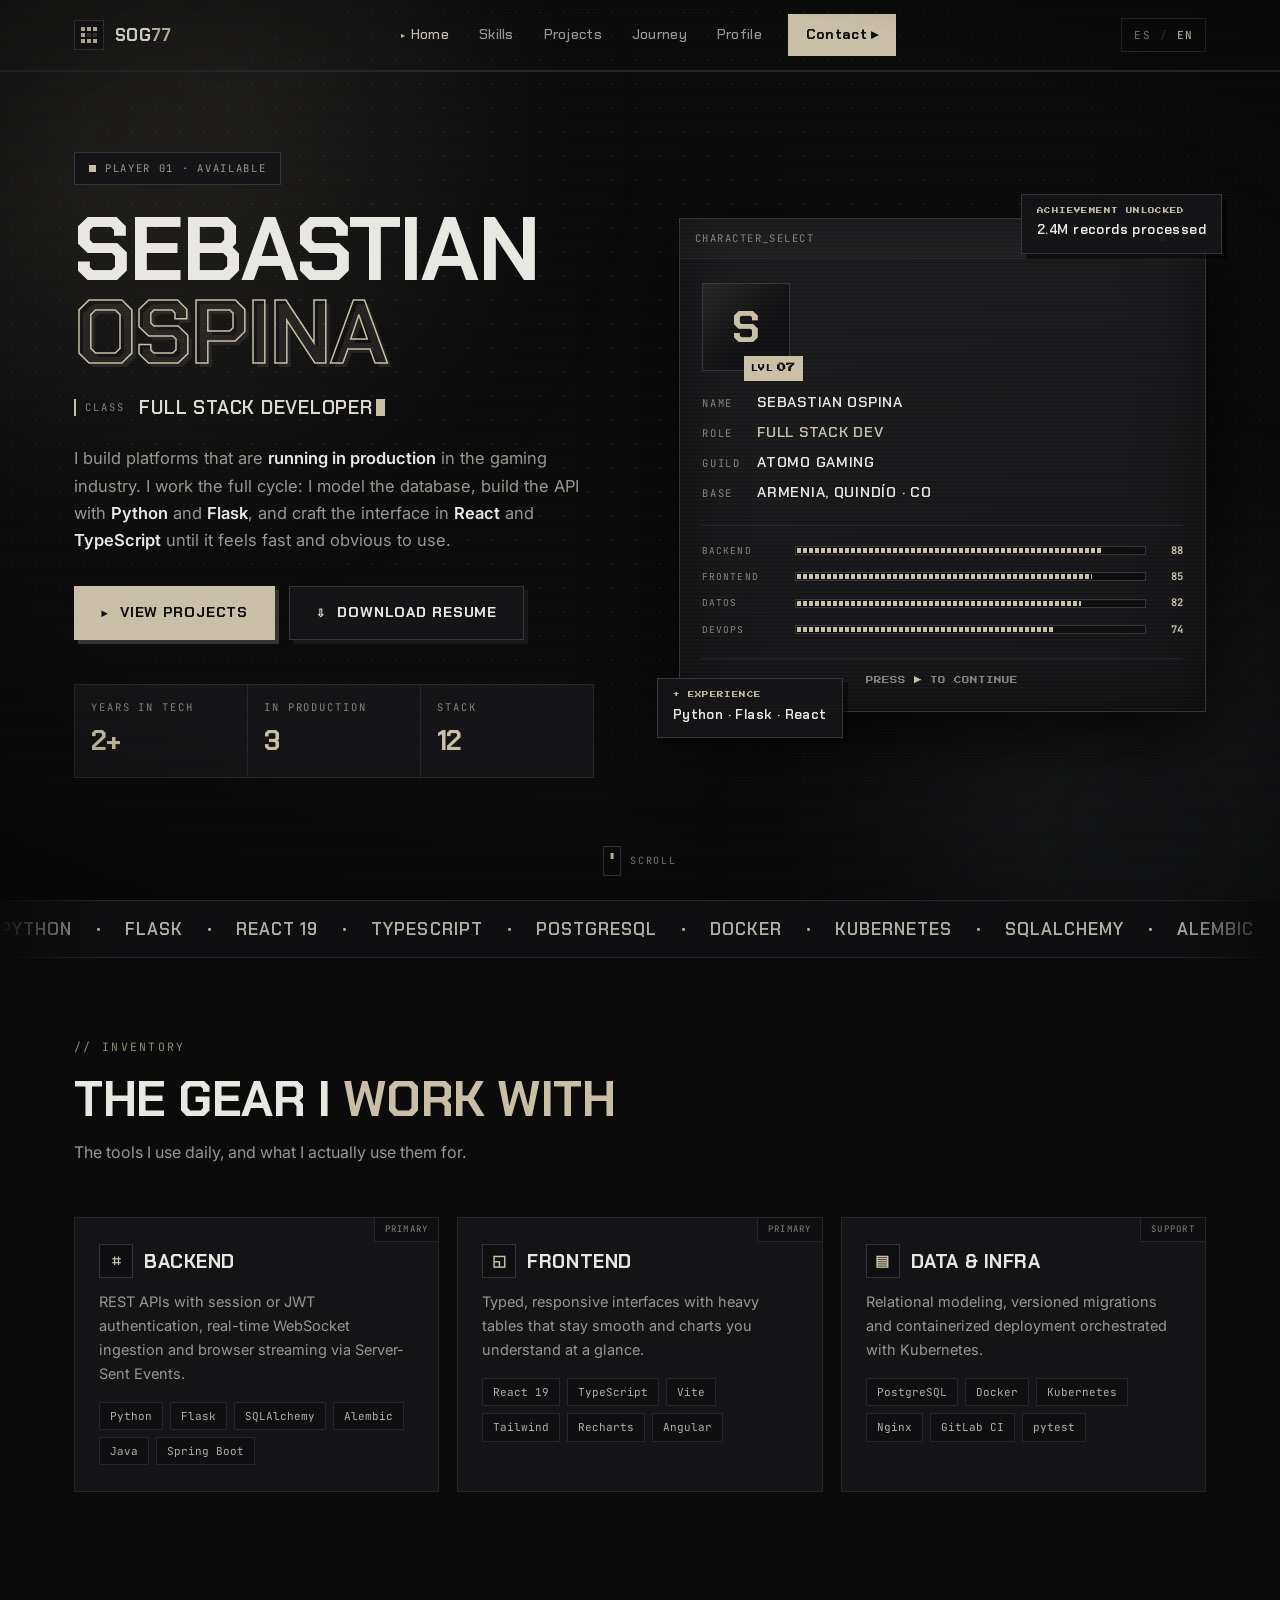
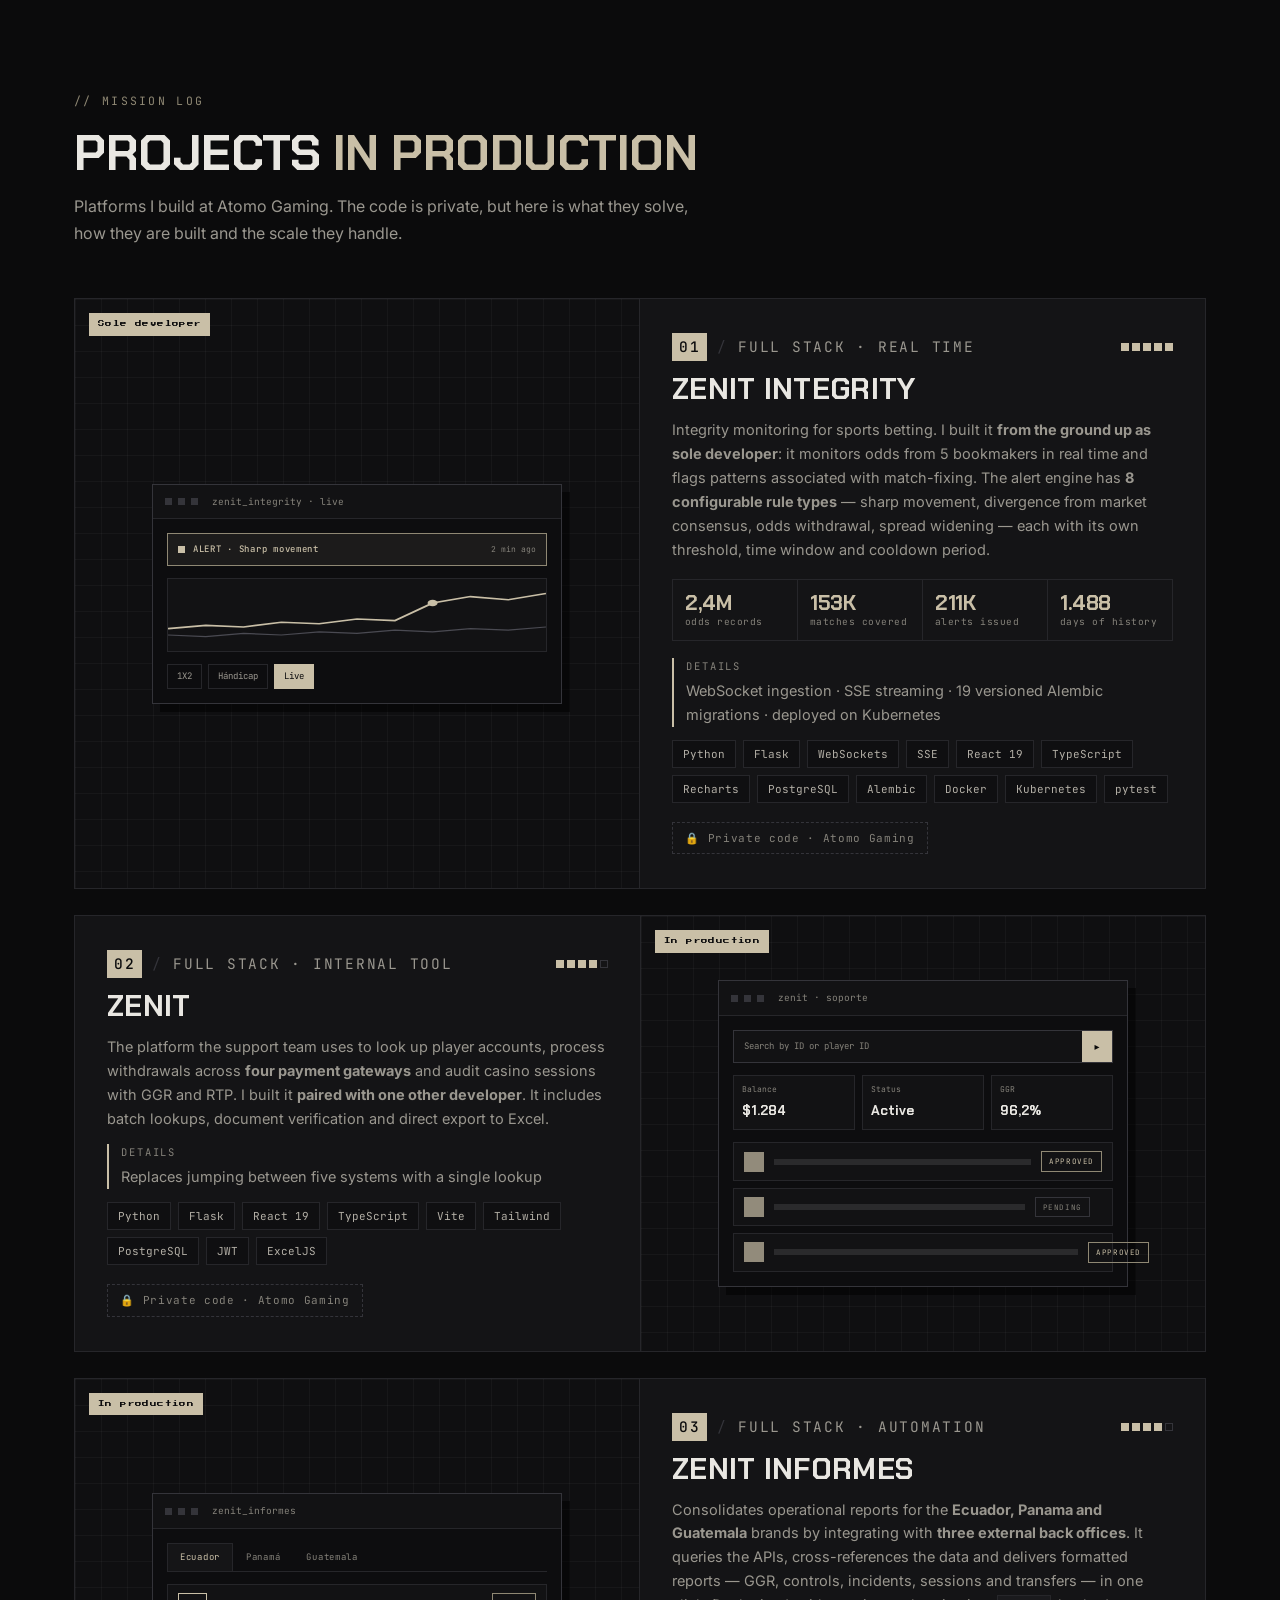
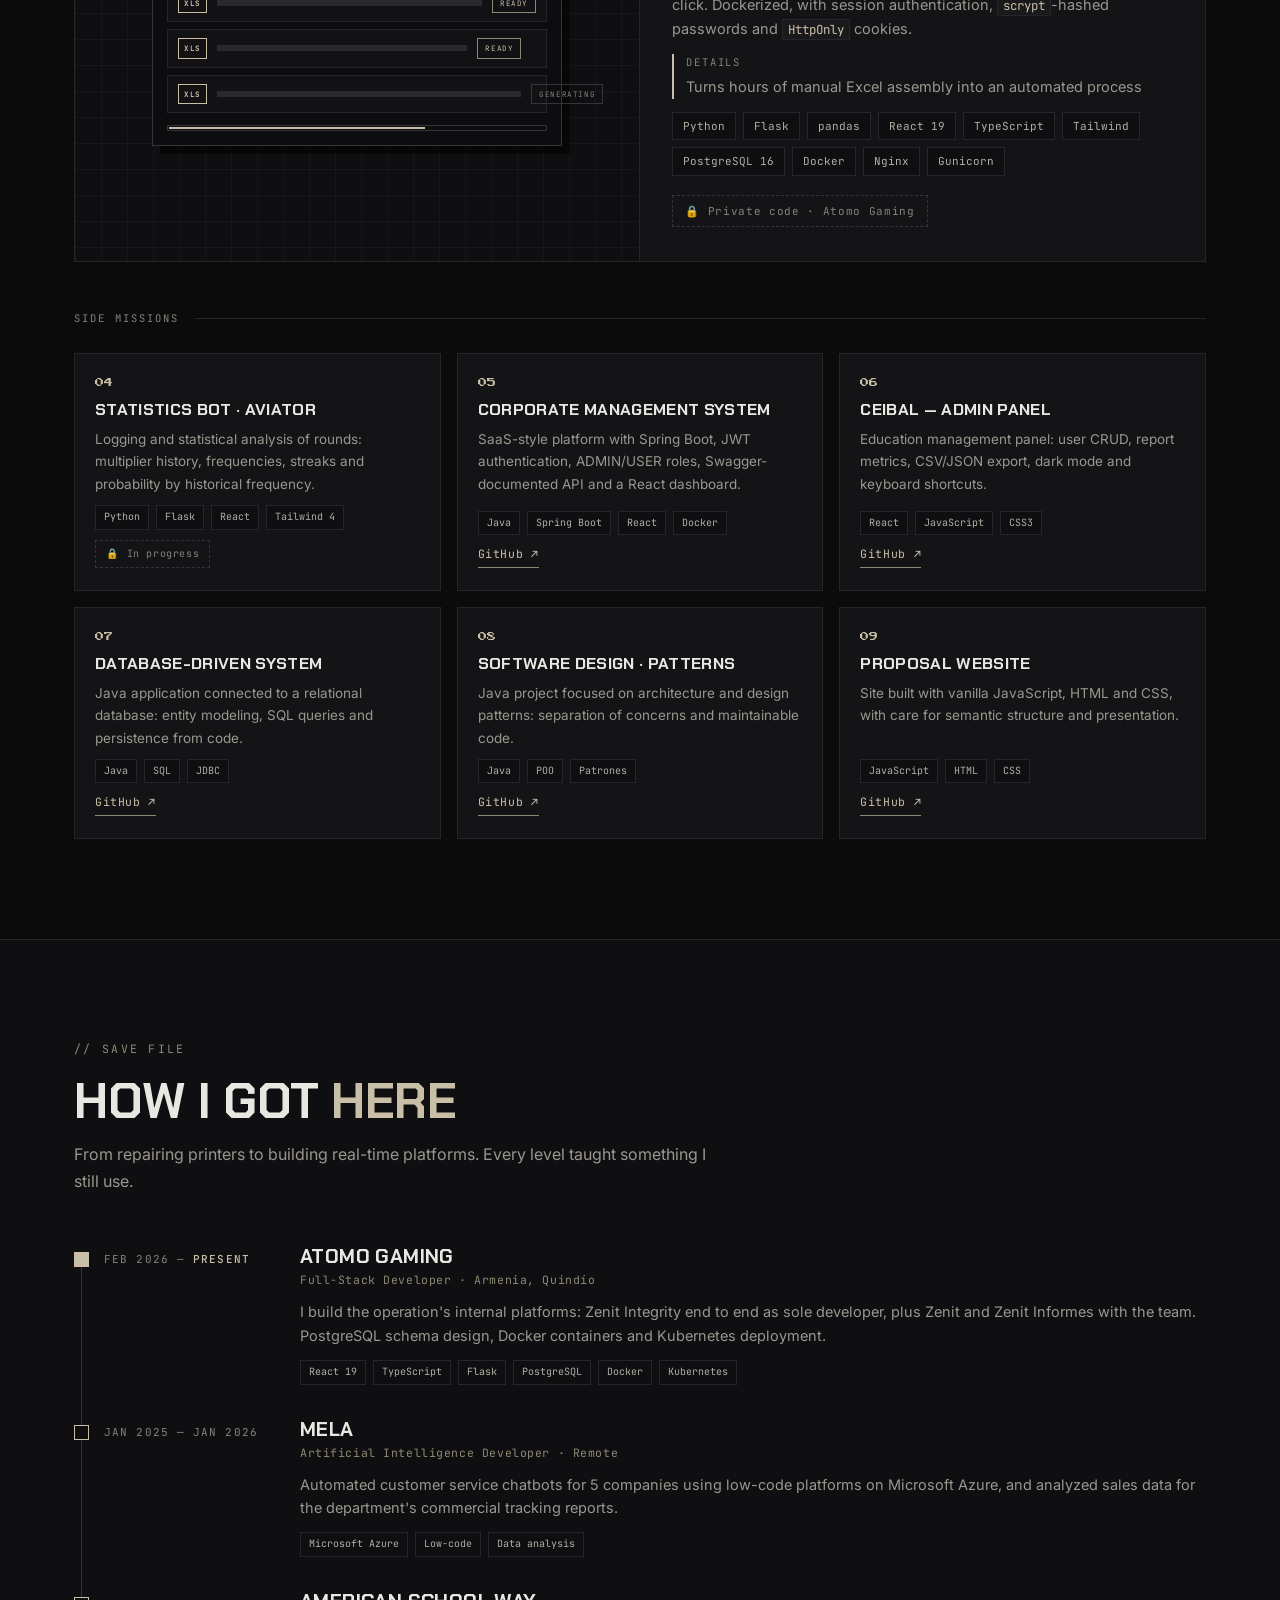
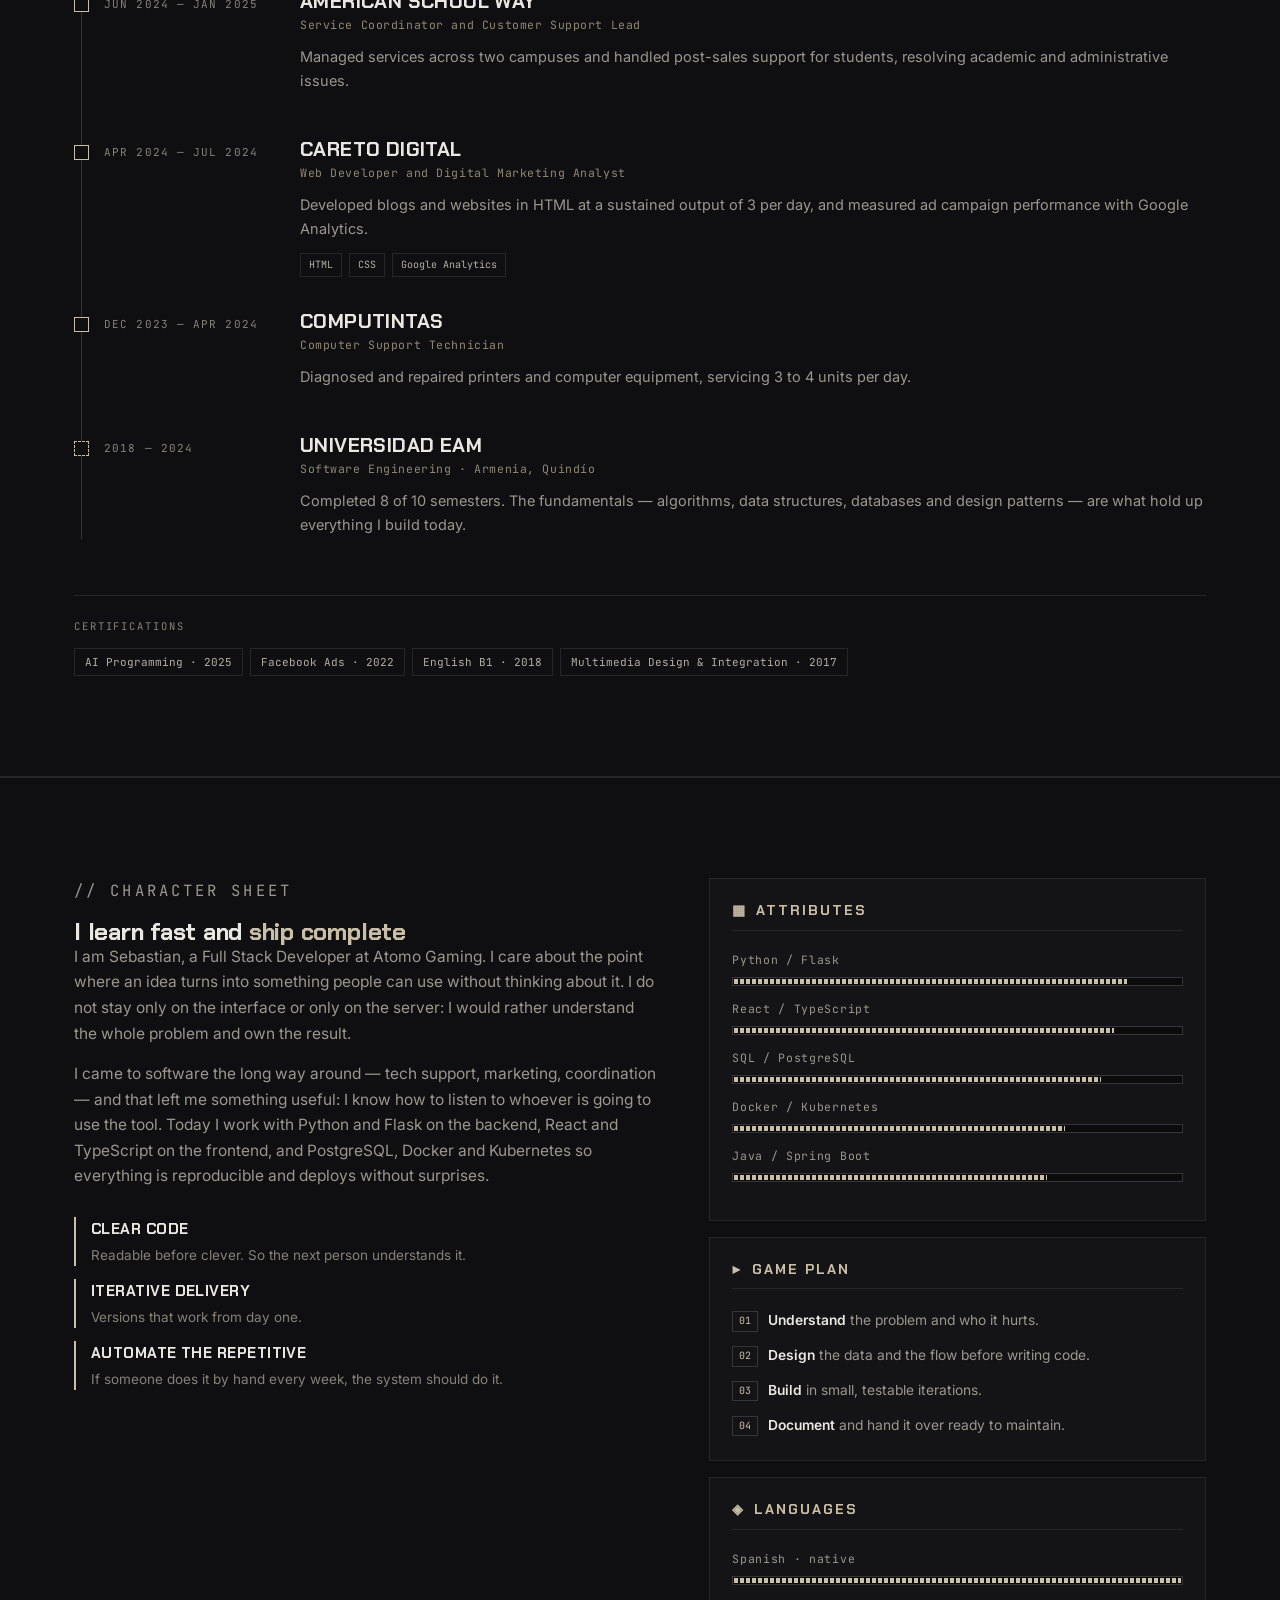
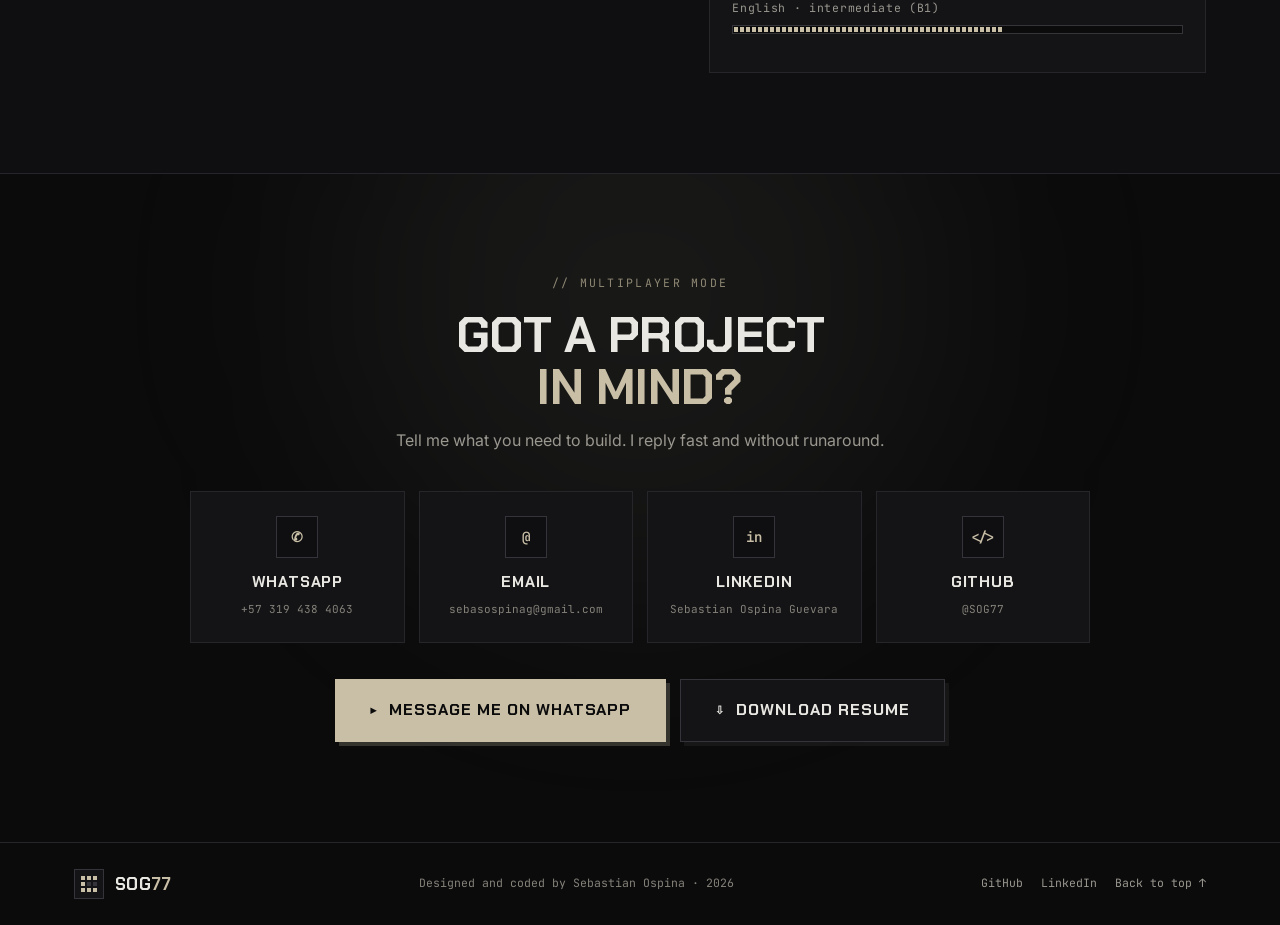
==== commit 9e614e99: "Agrego trayectoria, CV descargable, sitio bilingüe y métricas reales Contenido nuevo, tomado de la h" ====
--- a/index.html
+++ b/index.html
@@ -3,32 +3,33 @@
 <head>
 <meta charset="UTF-8">
 <meta name="viewport" content="width=device-width, initial-scale=1">
-<title>Sebastian Ospina · Desarrollador Full Stack</title>
+<title data-i18n="meta.title">Sebastian Ospina · Desarrollador Full Stack</title>
 
 <!--
   ===================================================================
   PORTAFOLIO — Sebastian Ospina Guevara (SOG77)
-  Sitio estático. Publicado en: https://sog77.github.io/Mi-portafolio/
-  Para agregar un proyecto, copia un bloque <article class="quest">
-  o <article class="side"> en la sección PROYECTOS.
+  Sitio estático bilingüe. https://sog77.github.io/Mi-portafolio/
+  El español va en el HTML; el inglés vive en i18n.js con la misma
+  clave data-i18n. Si agregas texto nuevo, agrega su clave allí.
   ===================================================================
 -->
 
-<meta name="description" content="Sebastian Ospina Guevara — Desarrollador Full Stack en Atomo Gaming. Python, Flask, React, TypeScript, PostgreSQL y Docker. Plataformas internas en producción para la industria del gaming.">
+<meta name="description" data-i18n-content="meta.description" content="Sebastian Ospina Guevara — Desarrollador Full Stack en Atomo Gaming. Python, Flask, React 19, TypeScript, PostgreSQL, Docker y Kubernetes. Plataformas en producción para la industria del gaming.">
 <meta name="author" content="Sebastian Ospina Guevara">
 <meta name="theme-color" content="#0b0b0c">
 <meta name="color-scheme" content="dark">
 <link rel="canonical" href="https://sog77.github.io/Mi-portafolio/">
 <meta property="og:type" content="website">
 <meta property="og:url" content="https://sog77.github.io/Mi-portafolio/">
-<meta property="og:title" content="Sebastian Ospina · Desarrollador Full Stack">
-<meta property="og:description" content="Plataformas internas en producción: gestión de usuarios, monitoreo de integridad deportiva y automatización de informes. Python · Flask · React · TypeScript · PostgreSQL · Docker.">
+<meta property="og:title" content="Sebastian Ospina · Full Stack Developer">
+<meta property="og:description" content="Zenit Integrity: 2,4M de registros de cuotas, 153.000 partidos, 211.000 alertas. Python · Flask · React 19 · TypeScript · PostgreSQL · Docker · Kubernetes.">
 <meta property="og:image" content="https://sog77.github.io/Mi-portafolio/og.png">
 <meta property="og:image:type" content="image/png">
 <meta property="og:image:width" content="1200">
 <meta property="og:image:height" content="630">
 <meta property="og:image:alt" content="Sebastian Ospina — Desarrollador Full Stack">
 <meta property="og:locale" content="es_CO">
+<meta property="og:locale:alternate" content="en_US">
 <meta name="twitter:card" content="summary_large_image">
 <link rel="icon" href="favicon.svg" type="image/svg+xml">
 <link rel="preconnect" href="https://fonts.googleapis.com">
@@ -43,20 +44,29 @@
   "jobTitle": "Desarrollador Full Stack",
   "url": "https://sog77.github.io/Mi-portafolio/",
   "image": "https://sog77.github.io/Mi-portafolio/og.png",
+  "email": "mailto:sebasospinag@gmail.com",
+  "telephone": "+573194384063",
   "worksFor": { "@type": "Organization", "name": "Atomo Gaming" },
-  "address": { "@type": "PostalAddress", "addressCountry": "CO" },
+  "alumniOf": { "@type": "CollegeOrUniversity", "name": "Universidad EAM" },
+  "address": {
+    "@type": "PostalAddress",
+    "addressLocality": "Armenia",
+    "addressRegion": "Quindío",
+    "addressCountry": "CO"
+  },
   "sameAs": [
     "https://github.com/SOG77",
-    "https://www.linkedin.com/in/sebastián-ospina-guevara-773560245"
+    "https://www.linkedin.com/in/sebasti%C3%A1n-ospina-guevara-773560245"
   ],
-  "knowsAbout": ["Python","Flask","React","TypeScript","PostgreSQL","Docker","Java","Spring Boot"]
+  "knowsAbout": ["Python","Flask","React","TypeScript","PostgreSQL","Docker","Kubernetes","SQLAlchemy","Alembic","WebSockets","Java","Spring Boot"],
+  "knowsLanguage": ["es","en"]
 }
 </script>
 <link rel="stylesheet" href="styles.css">
 </head>
 <body>
 
-<a class="skip" href="#main">Saltar al contenido</a>
+<a class="skip" href="#main" data-i18n="a11y.skip">Saltar al contenido</a>
 <div class="scanlines" aria-hidden="true"></div>
 <div class="vignette" aria-hidden="true"></div>
 
@@ -71,16 +81,24 @@
     </a>
 
     <nav class="hud-links" id="navLinks" aria-label="Navegación principal">
-      <a href="#inicio">Inicio</a>
-      <a href="#inventario">Habilidades</a>
-      <a href="#proyectos">Proyectos</a>
-      <a href="#perfil">Perfil</a>
-      <a href="#contacto" class="hud-cta">Contacto <span aria-hidden="true">▸</span></a>
+      <a href="#inicio" data-i18n="nav.home">Inicio</a>
+      <a href="#inventario" data-i18n="nav.stack">Habilidades</a>
+      <a href="#proyectos" data-i18n="nav.projects">Proyectos</a>
+      <a href="#trayectoria" data-i18n="nav.journey">Trayectoria</a>
+      <a href="#perfil" data-i18n="nav.profile">Perfil</a>
+      <a href="#contacto" class="hud-cta" data-i18n="nav.contact">Contacto <span aria-hidden="true">▸</span></a>
     </nav>
 
-    <button class="burger" id="burger" aria-label="Abrir menú" aria-expanded="false" aria-controls="navLinks">
-      <span></span><span></span><span></span>
-    </button>
+    <div class="hud-right">
+      <div class="lang" role="group" aria-label="Idioma / Language">
+        <button type="button" data-lang="es" class="on" aria-pressed="true">ES</button>
+        <span aria-hidden="true">/</span>
+        <button type="button" data-lang="en" aria-pressed="false">EN</button>
+      </div>
+      <button class="burger" id="burger" aria-label="Abrir menú" aria-expanded="false" aria-controls="navLinks">
+        <span></span><span></span><span></span>
+      </button>
+    </div>
   </div>
   <div class="hud-progress"><i id="progress"></i></div>
 </header>
@@ -94,33 +112,35 @@
 
   <div class="wrap hero-grid">
     <div class="hero-copy">
-      <p class="tag"><span class="blip"></span> PLAYER 01 · DISPONIBLE</p>
+      <p class="tag"><span class="blip"></span> <span data-i18n="hero.badge">PLAYER 01 · DISPONIBLE</span></p>
 
       <h1>Sebastian<br><span class="outline">Ospina</span></h1>
 
       <p class="class-line">
-        <span class="key">CLASE</span>
+        <span class="key" data-i18n="hero.classLabel">CLASE</span>
         <span class="typed" id="typed" aria-live="polite"></span><span class="caret" aria-hidden="true"></span>
       </p>
 
-      <p class="lead">
-        Construyo plataformas internas que hoy están <strong>en producción</strong> en la
-        industria del gaming. Trabajo el ciclo completo: modelo la base de datos, levanto la
-        API con <strong>Python</strong> y <strong>Flask</strong>, y construyo la interfaz en
+      <p class="lead" data-i18n="hero.lead">
+        Construyo plataformas que hoy están <strong>en producción</strong> en la industria del
+        gaming. Trabajo el ciclo completo: modelo la base de datos, levanto la API con
+        <strong>Python</strong> y <strong>Flask</strong>, y construyo la interfaz en
         <strong>React</strong> y <strong>TypeScript</strong> hasta que se siente rápida y obvia de usar.
       </p>
 
       <div class="hero-actions">
         <a class="btn btn-primary" href="#proyectos">
-          <span class="btn-ico" aria-hidden="true">▶</span> Ver proyectos
+          <span class="btn-ico" aria-hidden="true">▶</span> <span data-i18n="hero.ctaProjects">Ver proyectos</span>
         </a>
-        <a class="btn btn-ghost" href="#contacto">Contactar</a>
+        <a class="btn btn-ghost" href="cv-sebastian-ospina-es.pdf" id="cvLink" download>
+          <span class="btn-ico" aria-hidden="true">⇩</span> <span data-i18n="hero.ctaCv">Descargar CV</span>
+        </a>
       </div>
 
       <ul class="hud-stats">
-        <li><span class="key">Proyectos</span><strong data-count="9">0</strong></li>
-        <li><span class="key">Empresa</span><strong data-count="4">0</strong></li>
-        <li><span class="key">Stack</span><strong data-count="12">0</strong></li>
+        <li><span class="key" data-i18n="hero.stat1">Años en tech</span><strong data-count="2" data-suffix="+">0</strong></li>
+        <li><span class="key" data-i18n="hero.stat2">En producción</span><strong data-count="3">0</strong></li>
+        <li><span class="key" data-i18n="hero.stat3">Stack</span><strong data-count="12">0</strong></li>
       </ul>
     </div>
 
@@ -139,156 +159,110 @@
           </div>
 
           <div class="card-id">
-            <p class="key">NOMBRE</p>
+            <p class="key" data-i18n="card.name">NOMBRE</p>
             <p class="val">SEBASTIAN OSPINA</p>
-            <p class="key">ROL</p>
-            <p class="val accent">FULL STACK DEV</p>
-            <p class="key">GREMIO</p>
+            <p class="key" data-i18n="card.role">ROL</p>
+            <p class="val accent" data-i18n="card.roleValue">FULL STACK DEV</p>
+            <p class="key" data-i18n="card.guild">GREMIO</p>
             <p class="val">ATOMO GAMING</p>
-            <p class="key">BASE</p>
-            <p class="val">COLOMBIA · REMOTO</p>
+            <p class="key" data-i18n="card.base">BASE</p>
+            <p class="val">ARMENIA, QUINDÍO · CO</p>
           </div>
 
           <div class="card-bars">
             <div class="statline"><span>BACKEND</span><div class="xp"><i data-level="88"></i></div><b>88</b></div>
             <div class="statline"><span>FRONTEND</span><div class="xp"><i data-level="85"></i></div><b>85</b></div>
-            <div class="statline"><span>DATOS</span><div class="xp"><i data-level="80"></i></div><b>80</b></div>
-            <div class="statline"><span>DEVOPS</span><div class="xp"><i data-level="72"></i></div><b>72</b></div>
-          </div>
-
-          <p class="press">PULSA <b>▶</b> PARA CONTINUAR</p>
+            <div class="statline"><span>DATOS</span><div class="xp"><i data-level="82"></i></div><b>82</b></div>
+            <div class="statline"><span>DEVOPS</span><div class="xp"><i data-level="74"></i></div><b>74</b></div>
+          </div>
+
+          <p class="press" data-i18n="card.press">PULSA <b>▶</b> PARA CONTINUAR</p>
         </div>
       </div>
 
       <div class="toast t1">
-        <span class="toast-key">LOGRO DESBLOQUEADO</span>
-        <b>3 plataformas en producción</b>
+        <span class="toast-key" data-i18n="toast.achievement">LOGRO DESBLOQUEADO</span>
+        <b data-i18n="toast.achievementValue">2,4M de registros procesados</b>
       </div>
       <div class="toast t2">
-        <span class="toast-key">+ EXPERIENCIA</span>
+        <span class="toast-key" data-i18n="toast.exp">+ EXPERIENCIA</span>
         <b>Python · Flask · React</b>
       </div>
     </div>
   </div>
 
-  <a class="scroll-hint" href="#inventario" aria-label="Bajar al siguiente bloque">
+  <a class="scroll-hint" href="#inventario" aria-label="Bajar">
     <span aria-hidden="true"></span> scroll
   </a>
 </section>
 
 <!-- ============================ INVENTARIO / STACK ============================ -->
-<section class="strip" id="inventario" aria-label="Habilidades y tecnologías">
+<section class="strip" id="inventario" aria-label="Habilidades">
   <div class="ticker" aria-hidden="true">
     <div class="ticker-track">
-      <span>Python</span><i>▪</i><span>Flask</span><i>▪</i><span>React</span><i>▪</i>
+      <span>Python</span><i>▪</i><span>Flask</span><i>▪</i><span>React 19</span><i>▪</i>
       <span>TypeScript</span><i>▪</i><span>PostgreSQL</span><i>▪</i><span>Docker</span><i>▪</i>
-      <span>SQLAlchemy</span><i>▪</i><span>Tailwind</span><i>▪</i><span>Java</span><i>▪</i>
-      <span>Spring Boot</span><i>▪</i><span>WebSockets</span><i>▪</i><span>Vite</span><i>▪</i>
-      <span>Python</span><i>▪</i><span>Flask</span><i>▪</i><span>React</span><i>▪</i>
+      <span>Kubernetes</span><i>▪</i><span>SQLAlchemy</span><i>▪</i><span>Alembic</span><i>▪</i>
+      <span>WebSockets</span><i>▪</i><span>Tailwind</span><i>▪</i><span>GitLab CI</span><i>▪</i>
+      <span>Python</span><i>▪</i><span>Flask</span><i>▪</i><span>React 19</span><i>▪</i>
       <span>TypeScript</span><i>▪</i><span>PostgreSQL</span><i>▪</i><span>Docker</span><i>▪</i>
-      <span>SQLAlchemy</span><i>▪</i><span>Tailwind</span><i>▪</i><span>Java</span><i>▪</i>
-      <span>Spring Boot</span><i>▪</i><span>WebSockets</span><i>▪</i><span>Vite</span><i>▪</i>
+      <span>Kubernetes</span><i>▪</i><span>SQLAlchemy</span><i>▪</i><span>Alembic</span><i>▪</i>
+      <span>WebSockets</span><i>▪</i><span>Tailwind</span><i>▪</i><span>GitLab CI</span><i>▪</i>
     </div>
   </div>
 
   <div class="wrap">
     <header class="section-head reveal">
-      <p class="eyebrow">// Inventario</p>
-      <h2>Equipo con el que <span class="accent">trabajo</span></h2>
-      <p class="section-sub">Las herramientas que uso a diario y para qué las uso realmente.</p>
+      <p class="eyebrow" data-i18n="stack.eyebrow">// Inventario</p>
+      <h2 data-i18n="stack.title">Equipo con el que <span class="accent">trabajo</span></h2>
+      <p class="section-sub" data-i18n="stack.sub">Las herramientas que uso a diario y para qué las uso realmente.</p>
     </header>
 
     <div class="slots">
       <article class="slot reveal">
-        <span class="rarity">Principal</span>
-        <h3><span class="slot-ico" aria-hidden="true">⌗</span> Backend</h3>
-        <p>APIs REST con autenticación por sesión o JWT, integración con servicios externos y una capa de datos preparada para crecer.</p>
-        <ul class="chips"><li>Python</li><li>Flask</li><li>SQLAlchemy</li><li>Java</li><li>Spring Boot</li></ul>
+        <span class="rarity" data-i18n="stack.main">Principal</span>
+        <h3><span class="slot-ico" aria-hidden="true">⌗</span> <span data-i18n="stack.backend">Backend</span></h3>
+        <p data-i18n="stack.backendText">APIs REST con autenticación por sesión o JWT, ingesta en tiempo real por WebSocket y streaming al navegador con Server-Sent Events.</p>
+        <ul class="chips"><li>Python</li><li>Flask</li><li>SQLAlchemy</li><li>Alembic</li><li>Java</li><li>Spring Boot</li></ul>
       </article>
       <article class="slot reveal d1">
-        <span class="rarity">Principal</span>
-        <h3><span class="slot-ico" aria-hidden="true">◱</span> Frontend</h3>
-        <p>Interfaces tipadas y responsivas, con componentes reutilizables, tablas pesadas que no se traban y gráficas legibles.</p>
-        <ul class="chips"><li>React 19</li><li>TypeScript</li><li>Tailwind</li><li>Vite</li><li>Recharts</li></ul>
+        <span class="rarity" data-i18n="stack.main">Principal</span>
+        <h3><span class="slot-ico" aria-hidden="true">◱</span> <span data-i18n="stack.frontend">Frontend</span></h3>
+        <p data-i18n="stack.frontendText">Interfaces tipadas y responsivas, con tablas pesadas que no se traban y gráficas que se entienden de un vistazo.</p>
+        <ul class="chips"><li>React 19</li><li>TypeScript</li><li>Vite</li><li>Tailwind</li><li>Recharts</li><li>Angular</li></ul>
       </article>
       <article class="slot reveal d2">
-        <span class="rarity">Soporte</span>
-        <h3><span class="slot-ico" aria-hidden="true">▤</span> Datos e infra</h3>
-        <p>Modelado relacional, migraciones versionadas y despliegue en contenedores listo para producción.</p>
-        <ul class="chips"><li>PostgreSQL</li><li>Docker</li><li>Nginx</li><li>Gunicorn</li><li>Git</li></ul>
+        <span class="rarity" data-i18n="stack.support">Soporte</span>
+        <h3><span class="slot-ico" aria-hidden="true">▤</span> <span data-i18n="stack.infra">Datos e infra</span></h3>
+        <p data-i18n="stack.infraText">Modelado relacional, migraciones versionadas y despliegue en contenedores orquestados con Kubernetes.</p>
+        <ul class="chips"><li>PostgreSQL</li><li>Docker</li><li>Kubernetes</li><li>Nginx</li><li>GitLab CI</li><li>pytest</li></ul>
       </article>
     </div>
   </div>
 </section>
 
-<!-- ============================ PROYECTOS / MISIONES ============================ -->
+<!-- ============================ PROYECTOS ============================ -->
 <section class="section" id="proyectos">
   <div class="wrap">
     <header class="section-head reveal">
-      <p class="eyebrow">// Registro de misiones</p>
-      <h2>Proyectos <span class="accent">en producción</span></h2>
-      <p class="section-sub">Plataformas internas que construyo actualmente en Atomo Gaming. Código privado, pero acá está qué resuelven y cómo están hechas.</p>
+      <p class="eyebrow" data-i18n="proj.eyebrow">// Registro de misiones</p>
+      <h2 data-i18n="proj.title">Proyectos <span class="accent">en producción</span></h2>
+      <p class="section-sub" data-i18n="proj.sub">Plataformas que construyo en Atomo Gaming. Código privado, pero acá está qué resuelven, con qué están hechas y qué escala manejan.</p>
     </header>
 
     <div class="quests">
 
-      <!-- ---------- Misión 01 · Pilar Betmarketer ---------- -->
+      <!-- ---------- Misión 01 · Zenit Integrity ---------- -->
       <article class="quest reveal">
         <div class="quest-visual">
-          <span class="stamp">En producción</span>
-          <div class="mock">
-            <div class="mock-bar"><i></i><i></i><i></i><span>plataforma_unificada</span></div>
-            <div class="mock-body col">
-              <div class="mock-search"><span class="mock-input">Buscar por cédula o ID de jugador</span><span class="mock-go" aria-hidden="true">▸</span></div>
-              <div class="mock-kpis">
-                <div><small>Balance</small><strong>$1.284</strong></div>
-                <div><small>Estado</small><strong>Activo</strong></div>
-                <div><small>GGR</small><strong>96,2%</strong></div>
-              </div>
-              <div class="mock-rows">
-                <div><b></b><em></em><u class="ok">Aprobado</u></div>
-                <div><b></b><em></em><u class="wait">Pendiente</u></div>
-                <div><b></b><em></em><u class="ok">Aprobado</u></div>
-              </div>
-            </div>
-          </div>
-        </div>
-
-        <div class="quest-body">
-          <p class="quest-meta">
-            <span class="num">01</span>
-            <span class="sep" aria-hidden="true">/</span>
-            Full Stack · Plataforma interna
-            <span class="diff" title="Dificultad">
-              <i class="on"></i><i class="on"></i><i class="on"></i><i class="on"></i><i class="on"></i>
-            </span>
-          </p>
-          <h3>Plataforma Unificada de Gestión</h3>
-          <p>Centraliza en una sola herramienta lo que antes exigía saltar entre cinco sistemas:
-          consulta de jugadores, gestión de retiros a través de <strong>múltiples pasarelas de pago</strong>,
-          historial de juego y análisis de sesiones de casino con GGR y RTP. Incluye búsqueda
-          masiva por lotes, verificación documental y exportación directa a Excel.</p>
-          <p class="reward"><span class="key">Impacto</span> Reduce el tiempo de una consulta operativa de minutos a segundos</p>
-          <ul class="chips">
-            <li>Python</li><li>Flask</li><li>React 19</li><li>TypeScript</li><li>Vite</li><li>Tailwind</li><li>PostgreSQL</li><li>JWT</li><li>ExcelJS</li>
-          </ul>
-          <div class="quest-links">
-            <span class="private"><span aria-hidden="true">🔒</span> Código privado · Atomo Gaming</span>
-          </div>
-        </div>
-      </article>
-
-      <!-- ---------- Misión 02 · Zenit Integrity ---------- -->
-      <article class="quest reverse reveal">
-        <div class="quest-visual">
-          <span class="stamp">En producción</span>
+          <span class="stamp" data-i18n="proj.solo">Desarrollador único</span>
           <div class="mock">
             <div class="mock-bar"><i></i><i></i><i></i><span>zenit_integrity · live</span></div>
             <div class="mock-body col">
               <div class="mock-alert">
                 <span class="alert-dot" aria-hidden="true"></span>
-                <b>ALERTA · Movimiento brusco</b>
-                <span class="alert-time">hace 2 min</span>
+                <b data-i18n="proj.alertLabel">ALERTA · Movimiento brusco</b>
+                <span class="alert-time" data-i18n="proj.alertTime">hace 2 min</span>
               </div>
               <svg class="mock-line" viewBox="0 0 300 90" preserveAspectRatio="none" aria-hidden="true">
                 <polyline points="0,62 30,58 60,60 90,54 120,56 150,50 180,52 210,30 240,22 270,26 300,18"
@@ -298,7 +272,7 @@
                 <circle cx="210" cy="30" r="4" fill="#c9bfa7"/>
               </svg>
               <div class="mock-toolbar">
-                <span class="pill">1X2</span><span class="pill">Hándicap</span><span class="pill on">En vivo</span>
+                <span class="pill">1X2</span><span class="pill">Hándicap</span><span class="pill on" data-i18n="proj.live">En vivo</span>
               </div>
             </div>
           </div>
@@ -306,27 +280,81 @@
 
         <div class="quest-body">
           <p class="quest-meta">
-            <span class="num">02</span>
+            <span class="num">01</span>
             <span class="sep" aria-hidden="true">/</span>
-            Full Stack · Tiempo real
+            <span data-i18n="proj.p1kicker">Full Stack · Tiempo real</span>
             <span class="diff" title="Dificultad">
               <i class="on"></i><i class="on"></i><i class="on"></i><i class="on"></i><i class="on"></i>
             </span>
           </p>
           <h3>Zenit Integrity</h3>
-          <p>Monitoreo de integridad en apuestas deportivas. Ingiere cuotas de múltiples casas
-          <strong>en tiempo real por WebSocket</strong>, guarda el histórico de cada movimiento y
-          dispara alertas cuando el mercado se comporta de forma anómala. El motor tiene
-          <strong>8 tipos de regla configurables</strong> — movimiento brusco, divergencia contra el
-          consenso, retiro de cuota, ensanchamiento de spread — cada una con su umbral, ventana y
-          cooldown. Incluye backfill histórico diario y un calendario de cobertura para distinguir
-          "no pasó nada" de "no lo estábamos mirando".</p>
-          <p class="reward"><span class="key">Impacto</span> Automatiza una vigilancia que antes era partido por partido, a mano</p>
+          <p data-i18n="proj.p1text">Monitoreo de integridad en apuestas deportivas. Lo desarrollé <strong>desde cero como único
+          desarrollador</strong>: vigila en tiempo real las cuotas de 5 casas de apuestas y detecta patrones
+          asociados a manipulación de resultados. El motor de alertas tiene <strong>8 tipos de regla
+          configurables</strong> —movimiento brusco, divergencia contra el consenso, retiro de cuota,
+          ensanchamiento de spread—, cada una con su umbral, ventana y período de enfriamiento.</p>
+
+          <ul class="metrics">
+            <li><strong>2,4M</strong><span data-i18n="proj.m1">registros de cuotas</span></li>
+            <li><strong>153K</strong><span data-i18n="proj.m2">partidos cubiertos</span></li>
+            <li><strong>211K</strong><span data-i18n="proj.m3">alertas emitidas</span></li>
+            <li><strong>1.488</strong><span data-i18n="proj.m4">días de histórico</span></li>
+          </ul>
+
+          <p class="reward"><span class="key" data-i18n="proj.rewardLabel">Detalles</span>
+            <span data-i18n="proj.p1reward">Ingesta por WebSocket · streaming con SSE · 19 migraciones versionadas con Alembic · desplegado en Kubernetes</span></p>
           <ul class="chips">
-            <li>Python</li><li>Flask</li><li>WebSockets</li><li>SSE</li><li>React 19</li><li>TypeScript</li><li>Recharts</li><li>PostgreSQL</li><li>Docker</li><li>pytest</li>
+            <li>Python</li><li>Flask</li><li>WebSockets</li><li>SSE</li><li>React 19</li><li>TypeScript</li><li>Recharts</li><li>PostgreSQL</li><li>Alembic</li><li>Docker</li><li>Kubernetes</li><li>pytest</li>
           </ul>
           <div class="quest-links">
-            <span class="private"><span aria-hidden="true">🔒</span> Código privado · Atomo Gaming</span>
+            <span class="private"><span aria-hidden="true">🔒</span> <span data-i18n="proj.privateLabel">Código privado · Atomo Gaming</span></span>
+          </div>
+        </div>
+      </article>
+
+      <!-- ---------- Misión 02 · Zenit ---------- -->
+      <article class="quest reverse reveal">
+        <div class="quest-visual">
+          <span class="stamp" data-i18n="proj.prod">En producción</span>
+          <div class="mock">
+            <div class="mock-bar"><i></i><i></i><i></i><span>zenit · soporte</span></div>
+            <div class="mock-body col">
+              <div class="mock-search"><span class="mock-input" data-i18n="proj.searchPlaceholder">Buscar por cédula o ID de jugador</span><span class="mock-go" aria-hidden="true">▸</span></div>
+              <div class="mock-kpis">
+                <div><small data-i18n="proj.kpi1">Balance</small><strong>$1.284</strong></div>
+                <div><small data-i18n="proj.kpi2">Estado</small><strong data-i18n="proj.kpi2v">Activo</strong></div>
+                <div><small>GGR</small><strong>96,2%</strong></div>
+              </div>
+              <div class="mock-rows">
+                <div><b></b><em></em><u class="ok" data-i18n="proj.approved">Aprobado</u></div>
+                <div><b></b><em></em><u class="wait" data-i18n="proj.pending">Pendiente</u></div>
+                <div><b></b><em></em><u class="ok" data-i18n="proj.approved">Aprobado</u></div>
+              </div>
+            </div>
+          </div>
+        </div>
+
+        <div class="quest-body">
+          <p class="quest-meta">
+            <span class="num">02</span>
+            <span class="sep" aria-hidden="true">/</span>
+            <span data-i18n="proj.p2kicker">Full Stack · Herramienta interna</span>
+            <span class="diff" title="Dificultad">
+              <i class="on"></i><i class="on"></i><i class="on"></i><i class="on"></i><i></i>
+            </span>
+          </p>
+          <h3>Zenit</h3>
+          <p data-i18n="proj.p2text">La plataforma con la que el área de soporte consulta cuentas de jugadores, gestiona
+          retiros en <strong>cuatro pasarelas de pago</strong> y audita sesiones de casino con GGR y RTP.
+          La construí <strong>en dupla con otro programador</strong>. Incluye búsqueda masiva por lotes,
+          verificación documental y exportación directa a Excel.</p>
+          <p class="reward"><span class="key" data-i18n="proj.rewardLabel">Detalles</span>
+            <span data-i18n="proj.p2reward">Reemplaza el salto entre cinco sistemas por una sola consulta</span></p>
+          <ul class="chips">
+            <li>Python</li><li>Flask</li><li>React 19</li><li>TypeScript</li><li>Vite</li><li>Tailwind</li><li>PostgreSQL</li><li>JWT</li><li>ExcelJS</li>
+          </ul>
+          <div class="quest-links">
+            <span class="private"><span aria-hidden="true">🔒</span> <span data-i18n="proj.privateLabel">Código privado · Atomo Gaming</span></span>
           </div>
         </div>
       </article>
@@ -334,15 +362,15 @@
       <!-- ---------- Misión 03 · Zenit Informes ---------- -->
       <article class="quest reveal">
         <div class="quest-visual">
-          <span class="stamp">En producción</span>
+          <span class="stamp" data-i18n="proj.prod">En producción</span>
           <div class="mock">
             <div class="mock-bar"><i></i><i></i><i></i><span>zenit_informes</span></div>
             <div class="mock-body col">
-              <div class="mock-tabs"><span class="tab on">Guatemala</span><span class="tab">Panamá</span></div>
+              <div class="mock-tabs"><span class="tab on">Ecuador</span><span class="tab">Panamá</span><span class="tab">Guatemala</span></div>
               <div class="mock-rows">
-                <div><b class="file">XLS</b><em></em><u class="ok">Listo</u></div>
-                <div><b class="file">XLS</b><em></em><u class="ok">Listo</u></div>
-                <div><b class="file">XLS</b><em></em><u class="wait">Generando</u></div>
+                <div><b class="file">XLS</b><em></em><u class="ok" data-i18n="proj.ready">Listo</u></div>
+                <div><b class="file">XLS</b><em></em><u class="ok" data-i18n="proj.ready">Listo</u></div>
+                <div><b class="file">XLS</b><em></em><u class="wait" data-i18n="proj.generating">Generando</u></div>
               </div>
               <div class="mock-progress"><i></i></div>
             </div>
@@ -353,79 +381,166 @@
           <p class="quest-meta">
             <span class="num">03</span>
             <span class="sep" aria-hidden="true">/</span>
-            Full Stack · Automatización
+            <span data-i18n="proj.p3kicker">Full Stack · Automatización</span>
             <span class="diff" title="Dificultad">
               <i class="on"></i><i class="on"></i><i class="on"></i><i class="on"></i><i></i>
             </span>
           </p>
           <h3>Zenit Informes</h3>
-          <p>Automatiza los informes operativos que antes se armaban a mano en Excel. Consulta las
-          APIs internas de la operación, consolida los datos y genera los reportes ya formateados
-          — GGR, controles, incidencias, sesiones y transferencias — con soporte para
-          <strong>varias operaciones por país</strong>. Todo va dockerizado, con autenticación por sesión,
-          contraseñas con hash <code>scrypt</code> y cookies <code>HttpOnly</code>.</p>
-          <p class="reward"><span class="key">Impacto</span> Convierte horas de trabajo manual repetitivo en un clic</p>
+          <p data-i18n="proj.p3text">Consolida los informes de operación de las marcas de <strong>Ecuador, Panamá y
+          Guatemala</strong>, integrándose con <strong>tres backoffices externos</strong>. Consulta las APIs,
+          cruza los datos y entrega los reportes ya formateados —GGR, controles, incidencias, sesiones y
+          transferencias— en un clic. Dockerizado, con autenticación por sesión, contraseñas con hash
+          <code>scrypt</code> y cookies <code>HttpOnly</code>.</p>
+          <p class="reward"><span class="key" data-i18n="proj.rewardLabel">Detalles</span>
+            <span data-i18n="proj.p3reward">Convierte horas de armado manual en Excel en un proceso automático</span></p>
           <ul class="chips">
             <li>Python</li><li>Flask</li><li>pandas</li><li>React 19</li><li>TypeScript</li><li>Tailwind</li><li>PostgreSQL 16</li><li>Docker</li><li>Nginx</li><li>Gunicorn</li>
           </ul>
           <div class="quest-links">
-            <span class="private"><span aria-hidden="true">🔒</span> Código privado · Atomo Gaming</span>
+            <span class="private"><span aria-hidden="true">🔒</span> <span data-i18n="proj.privateLabel">Código privado · Atomo Gaming</span></span>
           </div>
         </div>
       </article>
 
       <!-- ---------- Misiones secundarias ---------- -->
-      <p class="side-title reveal"><span>Otras misiones</span></p>
+      <p class="side-title reveal"><span data-i18n="proj.sideTitle">Otras misiones</span></p>
 
       <div class="sides">
         <article class="side reveal">
           <span class="side-num">04</span>
-          <h4>Bot de Estadísticas · Aviator</h4>
-          <p>Registro y análisis estadístico de rondas: historial de multiplicadores, frecuencias, rachas y probabilidad por frecuencia histórica.</p>
+          <h4 data-i18n="proj.s1title">Bot de Estadísticas · Aviator</h4>
+          <p data-i18n="proj.s1text">Registro y análisis estadístico de rondas: historial de multiplicadores, frecuencias, rachas y probabilidad por frecuencia histórica.</p>
           <ul class="chips sm"><li>Python</li><li>Flask</li><li>React</li><li>Tailwind 4</li></ul>
-          <span class="private sm"><span aria-hidden="true">🔒</span> En desarrollo</span>
+          <span class="private sm"><span aria-hidden="true">🔒</span> <span data-i18n="proj.inProgress">En desarrollo</span></span>
         </article>
 
         <article class="side reveal d1">
           <span class="side-num">05</span>
-          <h4>Sistema de Gestión Corporativo</h4>
-          <p>Plataforma tipo SaaS con Spring Boot, autenticación JWT, roles ADMIN/USER, API documentada con Swagger y dashboard en React.</p>
+          <h4 data-i18n="proj.s2title">Sistema de Gestión Corporativo</h4>
+          <p data-i18n="proj.s2text">Plataforma tipo SaaS con Spring Boot, autenticación JWT, roles ADMIN/USER, API documentada con Swagger y dashboard en React.</p>
           <ul class="chips sm"><li>Java</li><li>Spring Boot</li><li>React</li><li>Docker</li></ul>
           <a class="lnk" href="https://github.com/SOG77/Gestion-Usuarios" target="_blank" rel="noopener">GitHub <span aria-hidden="true">↗</span></a>
         </article>
 
         <article class="side reveal d2">
           <span class="side-num">06</span>
-          <h4>Ceibal — Panel de Administración</h4>
-          <p>Panel de gestión educativa: CRUD de usuarios, métricas de reportes, exportación a CSV/JSON, modo oscuro y atajos de teclado.</p>
+          <h4 data-i18n="proj.s3title">Ceibal — Panel de Administración</h4>
+          <p data-i18n="proj.s3text">Panel de gestión educativa: CRUD de usuarios, métricas de reportes, exportación a CSV/JSON, modo oscuro y atajos de teclado.</p>
           <ul class="chips sm"><li>React</li><li>JavaScript</li><li>CSS3</li></ul>
           <a class="lnk" href="https://github.com/SOG77/Ceibal-demo" target="_blank" rel="noopener">GitHub <span aria-hidden="true">↗</span></a>
         </article>
 
         <article class="side reveal">
           <span class="side-num">07</span>
-          <h4>Sistema con Base de Datos</h4>
-          <p>Aplicación Java conectada a base de datos relacional: modelado de entidades, consultas SQL y persistencia desde código.</p>
+          <h4 data-i18n="proj.s4title">Sistema con Base de Datos</h4>
+          <p data-i18n="proj.s4text">Aplicación Java conectada a base de datos relacional: modelado de entidades, consultas SQL y persistencia desde código.</p>
           <ul class="chips sm"><li>Java</li><li>SQL</li><li>JDBC</li></ul>
           <a class="lnk" href="https://github.com/SOG77/baseDatosParcial" target="_blank" rel="noopener">GitHub <span aria-hidden="true">↗</span></a>
         </article>
 
         <article class="side reveal d1">
           <span class="side-num">08</span>
-          <h4>Diseño de Software · Patrones</h4>
-          <p>Proyecto en Java enfocado en arquitectura y patrones de diseño: separación de responsabilidades y código mantenible.</p>
+          <h4 data-i18n="proj.s5title">Diseño de Software · Patrones</h4>
+          <p data-i18n="proj.s5text">Proyecto en Java enfocado en arquitectura y patrones de diseño: separación de responsabilidades y código mantenible.</p>
           <ul class="chips sm"><li>Java</li><li>POO</li><li>Patrones</li></ul>
           <a class="lnk" href="https://github.com/SOG77/parcial2" target="_blank" rel="noopener">GitHub <span aria-hidden="true">↗</span></a>
         </article>
 
         <article class="side reveal d2">
           <span class="side-num">09</span>
-          <h4>Propuesta Web</h4>
-          <p>Sitio construido con JavaScript, HTML y CSS puros, cuidando la estructura semántica y la presentación.</p>
+          <h4 data-i18n="proj.s6title">Propuesta Web</h4>
+          <p data-i18n="proj.s6text">Sitio construido con JavaScript, HTML y CSS puros, cuidando la estructura semántica y la presentación.</p>
           <ul class="chips sm"><li>JavaScript</li><li>HTML</li><li>CSS</li></ul>
           <a class="lnk" href="https://github.com/SOG77/propuesta" target="_blank" rel="noopener">GitHub <span aria-hidden="true">↗</span></a>
         </article>
       </div>
+    </div>
+  </div>
+</section>
+
+<!-- ============================ TRAYECTORIA ============================ -->
+<section class="section journey" id="trayectoria">
+  <div class="wrap">
+    <header class="section-head reveal">
+      <p class="eyebrow" data-i18n="jr.eyebrow">// Registro de partida</p>
+      <h2 data-i18n="jr.title">Cómo llegué <span class="accent">hasta acá</span></h2>
+      <p class="section-sub" data-i18n="jr.sub">De reparar impresoras a construir plataformas de tiempo real. Cada nivel enseñó algo que uso hoy.</p>
+    </header>
+
+    <ol class="timeline">
+      <li class="tl reveal">
+        <span class="tl-date" data-i18n="jr.d1">Feb 2026 — <b>Hoy</b></span>
+        <div class="tl-body">
+          <h3>Atomo Gaming</h3>
+          <p class="tl-role" data-i18n="jr.r1">Desarrollador Full-Stack · Armenia, Quindío</p>
+          <p data-i18n="jr.t1">Construyo las plataformas internas de la operación: Zenit Integrity de punta a punta como
+          único desarrollador, y Zenit y Zenit Informes en equipo. Diseño de esquemas en PostgreSQL,
+          contenedores Docker y despliegue en Kubernetes.</p>
+          <ul class="chips sm"><li>React 19</li><li>TypeScript</li><li>Flask</li><li>PostgreSQL</li><li>Docker</li><li>Kubernetes</li></ul>
+        </div>
+      </li>
+
+      <li class="tl reveal">
+        <span class="tl-date" data-i18n="jr.d2">Ene 2025 — Ene 2026</span>
+        <div class="tl-body">
+          <h3>Mela</h3>
+          <p class="tl-role" data-i18n="jr.r2">Programador de Inteligencia Artificial · Remoto</p>
+          <p data-i18n="jr.t2">Automaticé chatbots de atención para 5 empresas con plataformas low-code sobre Microsoft
+          Azure, y analicé datos de ventas para los informes de seguimiento comercial del área.</p>
+          <ul class="chips sm"><li>Microsoft Azure</li><li>Low-code</li><li data-i18n="jr.chip1">Análisis de datos</li></ul>
+        </div>
+      </li>
+
+      <li class="tl reveal">
+        <span class="tl-date" data-i18n="jr.d3">Jun 2024 — Ene 2025</span>
+        <div class="tl-body">
+          <h3>American School Way</h3>
+          <p class="tl-role" data-i18n="jr.r3">Coordinador de Servicios y Soporte Postventa</p>
+          <p data-i18n="jr.t3">Gestioné los servicios de dos sedes y atendí el soporte postventa de los estudiantes,
+          resolviendo incidencias académicas y administrativas.</p>
+        </div>
+      </li>
+
+      <li class="tl reveal">
+        <span class="tl-date" data-i18n="jr.d4">Abr 2024 — Jul 2024</span>
+        <div class="tl-body">
+          <h3>Careto Digital</h3>
+          <p class="tl-role" data-i18n="jr.r4">Desarrollador Web y Analista de Marketing Digital</p>
+          <p data-i18n="jr.t4">Desarrollé blogs y páginas web en HTML con una producción sostenida de 3 por día, y medí
+          el desempeño de campañas publicitarias con Google Analytics.</p>
+          <ul class="chips sm"><li>HTML</li><li>CSS</li><li>Google Analytics</li></ul>
+        </div>
+      </li>
+
+      <li class="tl reveal">
+        <span class="tl-date" data-i18n="jr.d5">Dic 2023 — Abr 2024</span>
+        <div class="tl-body">
+          <h3>Computintas</h3>
+          <p class="tl-role" data-i18n="jr.r5">Técnico de Soporte en Cómputo</p>
+          <p data-i18n="jr.t5">Diagnostiqué y reparé impresoras y equipos de cómputo, atendiendo entre 3 y 4 equipos por día.</p>
+        </div>
+      </li>
+
+      <li class="tl edu reveal">
+        <span class="tl-date">2018 — 2024</span>
+        <div class="tl-body">
+          <h3>Universidad EAM</h3>
+          <p class="tl-role" data-i18n="jr.r6">Ingeniería de Software · Armenia, Quindío</p>
+          <p data-i18n="jr.t6">Cursé 8 de 10 semestres. La base de fundamentos —algoritmos, estructuras de datos,
+          bases de datos y patrones de diseño— es la que sostiene todo lo que construyo hoy.</p>
+        </div>
+      </li>
+    </ol>
+
+    <div class="certs reveal">
+      <p class="key" data-i18n="jr.certs">Certificaciones</p>
+      <ul class="chips">
+        <li data-i18n="jr.c1">Programación de IA · 2025</li>
+        <li data-i18n="jr.c2">Facebook Ads · 2022</li>
+        <li data-i18n="jr.c3">Inglés B1 · 2018</li>
+        <li data-i18n="jr.c4">Diseño e Integración Multimedia · 2017</li>
+      </ul>
     </div>
   </div>
 </section>
@@ -434,42 +549,47 @@
 <section class="section profile" id="perfil">
   <div class="wrap profile-grid">
     <div class="profile-copy reveal">
-      <p class="eyebrow">// Ficha de personaje</p>
-      <h2>Aprendo rápido y <span class="accent">entrego completo</span></h2>
-      <p>Soy Sebastian, desarrollador Full Stack en <strong>Atomo Gaming</strong>. Construyo las
-      plataformas internas que usa la operación todos los días: gestión de jugadores, monitoreo
-      de integridad deportiva y automatización de informes. No son demos — son sistemas en
-      producción con usuarios reales esperando que funcionen.</p>
-      <p>Trabajo con Python y Flask en el backend, React y TypeScript en el frontend, y PostgreSQL
-      y Docker para que todo sea reproducible. Vengo de una base sólida en Java y Spring Boot.
-      Escribo código legible, documento lo que hago y entrego en iteraciones pequeñas para que
-      siempre haya algo funcionando.</p>
+      <p class="eyebrow" data-i18n="prof.eyebrow">// Ficha de personaje</p>
+      <h2 data-i18n="prof.title">Aprendo rápido y <span class="accent">entrego completo</span></h2>
+      <p data-i18n="prof.p1">Soy Sebastian, desarrollador Full Stack en Atomo Gaming. Me interesa el punto donde una
+      idea se convierte en algo que la gente puede usar sin pensarlo. No me quedo solo en la interfaz
+      ni solo en el servidor: prefiero entender el problema entero y responder por el resultado.</p>
+      <p data-i18n="prof.p2">Llegué al software por un camino poco recto —soporte técnico, marketing, coordinación— y
+      eso me dejó algo útil: sé escuchar a quien va a usar la herramienta. Hoy trabajo con Python y
+      Flask en el backend, React y TypeScript en el frontend, y PostgreSQL, Docker y Kubernetes para
+      que todo sea reproducible y despliegue sin sorpresas.</p>
 
       <ul class="perks">
-        <li><b>Código claro</b><span>Legible antes que ingenioso. Que el siguiente lo entienda.</span></li>
-        <li><b>Entrega iterativa</b><span>Versiones que funcionan desde el primer día.</span></li>
-        <li><b>Automatizar lo repetitivo</b><span>Si alguien lo hace a mano cada semana, debería hacerlo el sistema.</span></li>
+        <li><b data-i18n="prof.k1">Código claro</b><span data-i18n="prof.v1">Legible antes que ingenioso. Que el siguiente lo entienda.</span></li>
+        <li><b data-i18n="prof.k2">Entrega iterativa</b><span data-i18n="prof.v2">Versiones que funcionan desde el primer día.</span></li>
+        <li><b data-i18n="prof.k3">Automatizar lo repetitivo</b><span data-i18n="prof.v3">Si alguien lo hace a mano cada semana, debería hacerlo el sistema.</span></li>
       </ul>
     </div>
 
     <aside class="profile-side">
       <div class="panel reveal">
-        <h3><span aria-hidden="true">▦</span> Atributos</h3>
+        <h3><span aria-hidden="true">▦</span> <span data-i18n="prof.attrs">Atributos</span></h3>
         <div class="skill"><span>Python / Flask</span><div class="xp"><i data-level="88"></i></div></div>
         <div class="skill"><span>React / TypeScript</span><div class="xp"><i data-level="85"></i></div></div>
-        <div class="skill"><span>SQL / PostgreSQL</span><div class="xp"><i data-level="80"></i></div></div>
-        <div class="skill"><span>Java / Spring Boot</span><div class="xp"><i data-level="78"></i></div></div>
-        <div class="skill"><span>Docker / Git</span><div class="xp"><i data-level="72"></i></div></div>
+        <div class="skill"><span>SQL / PostgreSQL</span><div class="xp"><i data-level="82"></i></div></div>
+        <div class="skill"><span>Docker / Kubernetes</span><div class="xp"><i data-level="74"></i></div></div>
+        <div class="skill"><span>Java / Spring Boot</span><div class="xp"><i data-level="70"></i></div></div>
       </div>
 
       <div class="panel reveal d1">
-        <h3><span aria-hidden="true">▶</span> Ruta de juego</h3>
+        <h3><span aria-hidden="true">▶</span> <span data-i18n="prof.route">Ruta de juego</span></h3>
         <ol class="steps">
-          <li><b>Entender</b> el problema y a quién le duele.</li>
-          <li><b>Diseñar</b> los datos y el flujo antes de escribir código.</li>
-          <li><b>Construir</b> en iteraciones pequeñas y probables.</li>
-          <li><b>Documentar</b> y entregar listo para mantener.</li>
+          <li><b data-i18n="prof.s1b">Entender</b> <span data-i18n="prof.s1t">el problema y a quién le duele.</span></li>
+          <li><b data-i18n="prof.s2b">Diseñar</b> <span data-i18n="prof.s2t">los datos y el flujo antes de escribir código.</span></li>
+          <li><b data-i18n="prof.s3b">Construir</b> <span data-i18n="prof.s3t">en iteraciones pequeñas y probables.</span></li>
+          <li><b data-i18n="prof.s4b">Documentar</b> <span data-i18n="prof.s4t">y entregar listo para mantener.</span></li>
         </ol>
+      </div>
+
+      <div class="panel reveal d2">
+        <h3><span aria-hidden="true">◈</span> <span data-i18n="prof.langs">Idiomas</span></h3>
+        <div class="skill"><span data-i18n="prof.es">Español · nativo</span><div class="xp"><i data-level="100"></i></div></div>
+        <div class="skill"><span data-i18n="prof.en">Inglés · intermedio (B1)</span><div class="xp"><i data-level="60"></i></div></div>
       </div>
     </aside>
   </div>
@@ -479,15 +599,20 @@
 <section class="section contact" id="contacto">
   <div class="glowfield soft" aria-hidden="true"><span></span></div>
   <div class="wrap contact-inner reveal">
-    <p class="eyebrow">// Modo multijugador</p>
-    <h2>¿Tienes un proyecto<br><span class="accent">en mente?</span></h2>
-    <p class="section-sub center">Cuéntame qué necesitas construir. Respondo rápido y sin vueltas.</p>
+    <p class="eyebrow" data-i18n="ct.eyebrow">// Modo multijugador</p>
+    <h2 data-i18n="ct.title">¿Tienes un proyecto<br><span class="accent">en mente?</span></h2>
+    <p class="section-sub center" data-i18n="ct.sub">Cuéntame qué necesitas construir. Respondo rápido y sin vueltas.</p>
 
     <div class="contact-cards">
       <a class="ccard" href="https://wa.me/573194384063" target="_blank" rel="noopener">
         <span class="ccard-ico" aria-hidden="true">✆</span>
         <b>WhatsApp</b>
         <small>+57 319 438 4063</small>
+      </a>
+      <a class="ccard" href="mailto:sebasospinag@gmail.com">
+        <span class="ccard-ico" aria-hidden="true">@</span>
+        <b data-i18n="ct.email">Correo</b>
+        <small>sebasospinag@gmail.com</small>
       </a>
       <a class="ccard" href="https://www.linkedin.com/in/sebasti%C3%A1n-ospina-guevara-773560245" target="_blank" rel="noopener">
         <span class="ccard-ico" aria-hidden="true">in</span>
@@ -501,9 +626,14 @@
       </a>
     </div>
 
-    <a class="btn btn-primary big" href="https://wa.me/573194384063" target="_blank" rel="noopener">
-      <span class="btn-ico" aria-hidden="true">▶</span> Escríbeme por WhatsApp
-    </a>
+    <div class="contact-actions">
+      <a class="btn btn-primary big" href="https://wa.me/573194384063" target="_blank" rel="noopener">
+        <span class="btn-ico" aria-hidden="true">▶</span> <span data-i18n="ct.cta">Escríbeme por WhatsApp</span>
+      </a>
+      <a class="btn btn-ghost big" href="cv-sebastian-ospina-es.pdf" id="cvLink2" download>
+        <span class="btn-ico" aria-hidden="true">⇩</span> <span data-i18n="hero.ctaCv">Descargar CV</span>
+      </a>
+    </div>
   </div>
 </section>
 
@@ -518,15 +648,16 @@
       </span>
       <span class="logo-text">SOG<span class="accent">77</span></span>
     </a>
-    <p>Diseñado y programado por Sebastian Ospina · <span id="year"></span></p>
+    <p><span data-i18n="ft.made">Diseñado y programado por Sebastian Ospina</span> · <span id="year"></span></p>
     <div class="footer-links">
       <a href="https://github.com/SOG77" target="_blank" rel="noopener">GitHub</a>
       <a href="https://www.linkedin.com/in/sebasti%C3%A1n-ospina-guevara-773560245" target="_blank" rel="noopener">LinkedIn</a>
-      <a href="#inicio">Volver arriba ↑</a>
+      <a href="#inicio" data-i18n="ft.top">Volver arriba ↑</a>
     </div>
   </div>
 </footer>
 
+<script src="i18n.js"></script>
 <script src="script.js"></script>
 </body>
 </html>
--- a/styles.css
+++ b/styles.css
@@ -119,6 +119,20 @@
 }
 .hud-links a.hud-cta:hover{background:var(--bone);color:#0b0b0c}
 .hud-links a.hud-cta::before{display:none}
+
+/* selector de idioma */
+.hud-right{display:flex;align-items:center;gap:14px}
+.lang{
+  display:flex;align-items:center;gap:6px;
+  font-family:var(--mono);font-size:11px;letter-spacing:.1em;color:var(--line-2);
+  border:1px solid var(--line);padding:5px 9px;
+}
+.lang button{
+  background:none;border:0;padding:2px 3px;cursor:pointer;
+  font:inherit;letter-spacing:inherit;color:var(--dim);transition:color .2s;
+}
+.lang button:hover{color:var(--text)}
+.lang button.on{color:var(--sand);font-weight:500}
 
 .hud-progress{height:2px;background:var(--line)}
 .hud-progress i{display:block;height:100%;width:0;background:var(--sand);transition:width .1s linear}
@@ -449,6 +463,18 @@
   display:flex;flex-direction:column;gap:4px;
   border-left:2px solid var(--sand);padding-left:12px;font-size:13px;color:#b3afa6;
 }
+/* métricas reales del proyecto */
+.metrics{
+  display:grid;grid-template-columns:repeat(4,1fr);gap:1px;
+  background:var(--line);border:1px solid var(--line);margin:4px 0;
+}
+.metrics li{display:grid;gap:2px;padding:11px 12px;background:var(--panel)}
+.metrics strong{
+  font-family:var(--display);font-size:21px;font-weight:700;
+  color:var(--sand);letter-spacing:-.02em;line-height:1.1;
+}
+.metrics span{font-family:var(--mono);font-size:9.5px;letter-spacing:.05em;color:var(--dim);line-height:1.35}
+
 .quest-links{margin-top:6px}
 .lnk{
   display:inline-flex;align-items:center;gap:8px;
@@ -484,6 +510,35 @@
 .side p{color:var(--muted);font-size:13.5px;flex:1}
 .side .lnk{align-self:flex-start;font-size:11.5px}
 .side.locked{border-style:dashed;background:transparent}
+
+/* ============================ TRAYECTORIA ============================ */
+.journey{background:var(--bg-2);border-top:1px solid var(--line);border-bottom:1px solid var(--line)}
+.timeline{position:relative;display:grid;gap:0;padding-left:0}
+.timeline::before{
+  content:"";position:absolute;left:7px;top:10px;bottom:10px;width:1px;background:var(--line-2);
+}
+.tl{position:relative;display:grid;grid-template-columns:170px 1fr;gap:26px;padding:0 0 34px 30px}
+.tl::before{
+  content:"";position:absolute;left:0;top:6px;width:15px;height:15px;
+  border:1px solid var(--sand);background:var(--bg-2);
+}
+.tl:first-child::before{background:var(--sand)}
+.tl.edu::before{border-style:dashed}
+.tl:last-child{padding-bottom:0}
+.tl-date{
+  font-family:var(--mono);font-size:11px;letter-spacing:.1em;text-transform:uppercase;
+  color:var(--dim);padding-top:4px;
+}
+.tl-date b{color:var(--sand);font-weight:500}
+.tl-body h3{font-size:20px;text-transform:uppercase;letter-spacing:.02em;margin-bottom:4px}
+.tl-role{
+  font-family:var(--mono);font-size:11.5px;letter-spacing:.05em;
+  color:var(--sand-dim);margin-bottom:10px;
+}
+.tl-body>p:not(.tl-role){color:var(--muted);font-size:14.5px;margin-bottom:12px}
+
+.certs{margin-top:46px;padding-top:22px;border-top:1px solid var(--line)}
+.certs .key{display:block;margin-bottom:13px}
 
 /* ============================ PERFIL ============================ */
 .profile{background:var(--bg-2);border-top:1px solid var(--line);border-bottom:1px solid var(--line)}
@@ -516,7 +571,8 @@
 /* ============================ CONTACTO ============================ */
 .contact{text-align:center;overflow:hidden}
 .contact-inner{position:relative;z-index:1}
-.contact-cards{display:grid;grid-template-columns:repeat(3,1fr);gap:14px;max-width:720px;margin:0 auto 36px}
+.contact-cards{display:grid;grid-template-columns:repeat(4,1fr);gap:14px;max-width:900px;margin:0 auto 36px}
+.contact-actions{display:flex;gap:14px;justify-content:center;flex-wrap:wrap}
 .ccard{
   display:grid;justify-items:center;gap:4px;
   border:1px solid var(--line);background:var(--panel);padding:24px 16px;
@@ -537,6 +593,16 @@
 .footer p{font-family:var(--mono);font-size:11.5px;color:var(--dim)}
 .footer-links{display:flex;gap:18px;font-family:var(--mono);font-size:11.5px;color:var(--muted)}
 .footer-links a:hover{color:var(--sand)}
+
+/* logro del easter egg */
+.achievement{
+  position:fixed;left:50%;bottom:32px;transform:translateX(-50%);z-index:400;
+  display:grid;gap:4px;text-align:center;padding:16px 24px;
+  border:1px solid var(--line-2);background:rgba(20,20,22,.97);
+  box-shadow:6px 6px 0 rgba(0,0,0,.5);
+}
+.achievement b{font-family:var(--display);font-size:16px;letter-spacing:.03em}
+.achievement small{font-family:var(--mono);font-size:11px;color:var(--muted)}
 
 /* ============================ REVEAL ============================ */
 .reveal{opacity:0;transform:translateY(22px);transition:opacity .7s ease,transform .7s cubic-bezier(.22,1,.36,1)}
@@ -555,6 +621,9 @@
   .quest-visual{border-right:0;border-bottom:1px solid var(--line)}
   .sides{grid-template-columns:repeat(2,1fr)}
   .slots{grid-template-columns:1fr}
+  .metrics{grid-template-columns:repeat(2,1fr)}
+  .tl{grid-template-columns:1fr;gap:8px}
+  .contact-cards{grid-template-columns:repeat(2,1fr)}
 }
 
 @media (max-width:720px){
@@ -597,6 +666,14 @@
   .diff{margin-left:0}
   .sides{grid-template-columns:1fr}
   .contact-cards{grid-template-columns:1fr}
+  .contact-actions{flex-direction:column}
+  .contact-actions .btn{justify-content:center}
+  .hud-right{gap:9px}
+  .lang{padding:4px 7px;font-size:10px}
+  .tl{padding-left:24px;padding-bottom:28px}
+  .tl-body h3{font-size:18px}
+  .metrics{grid-template-columns:repeat(2,1fr)}
+  .journey .section-head{margin-bottom:38px}
   .footer-inner{flex-direction:column;text-align:center}
   .scanlines{opacity:.35}
 }
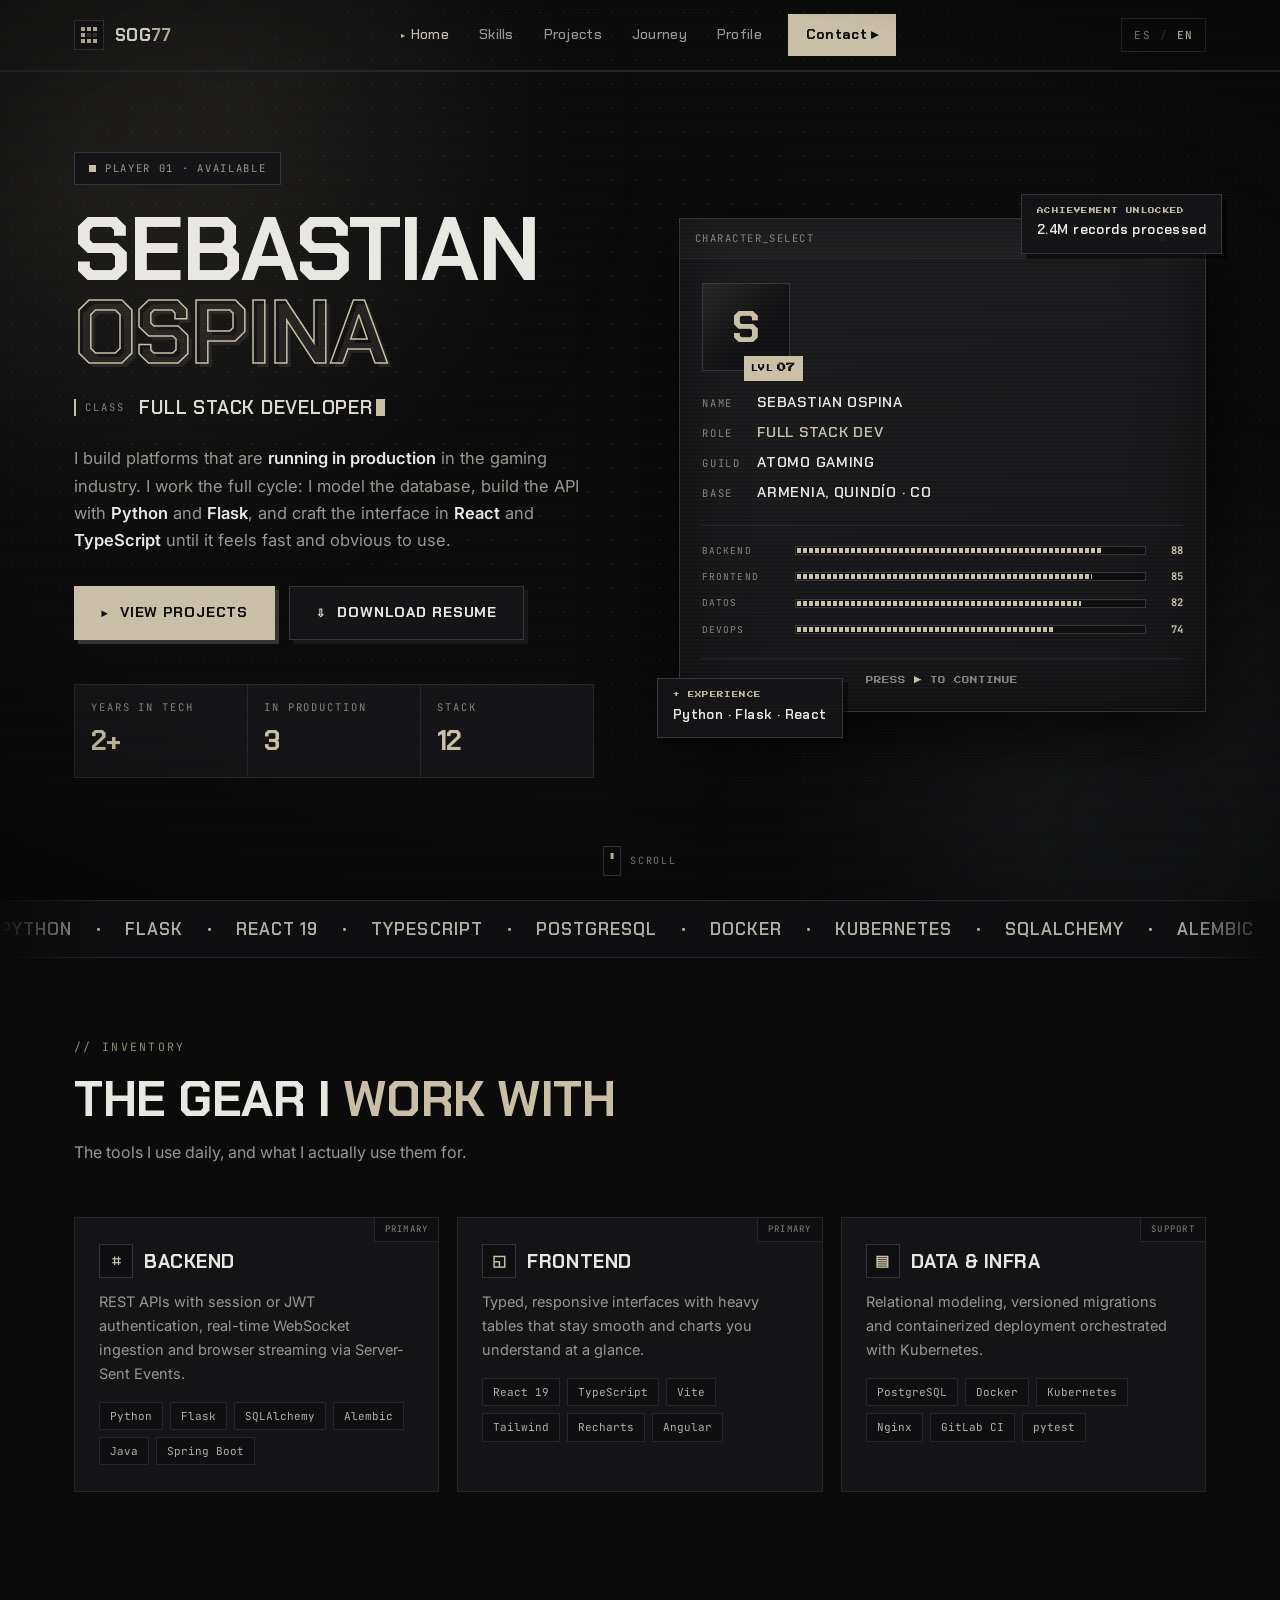
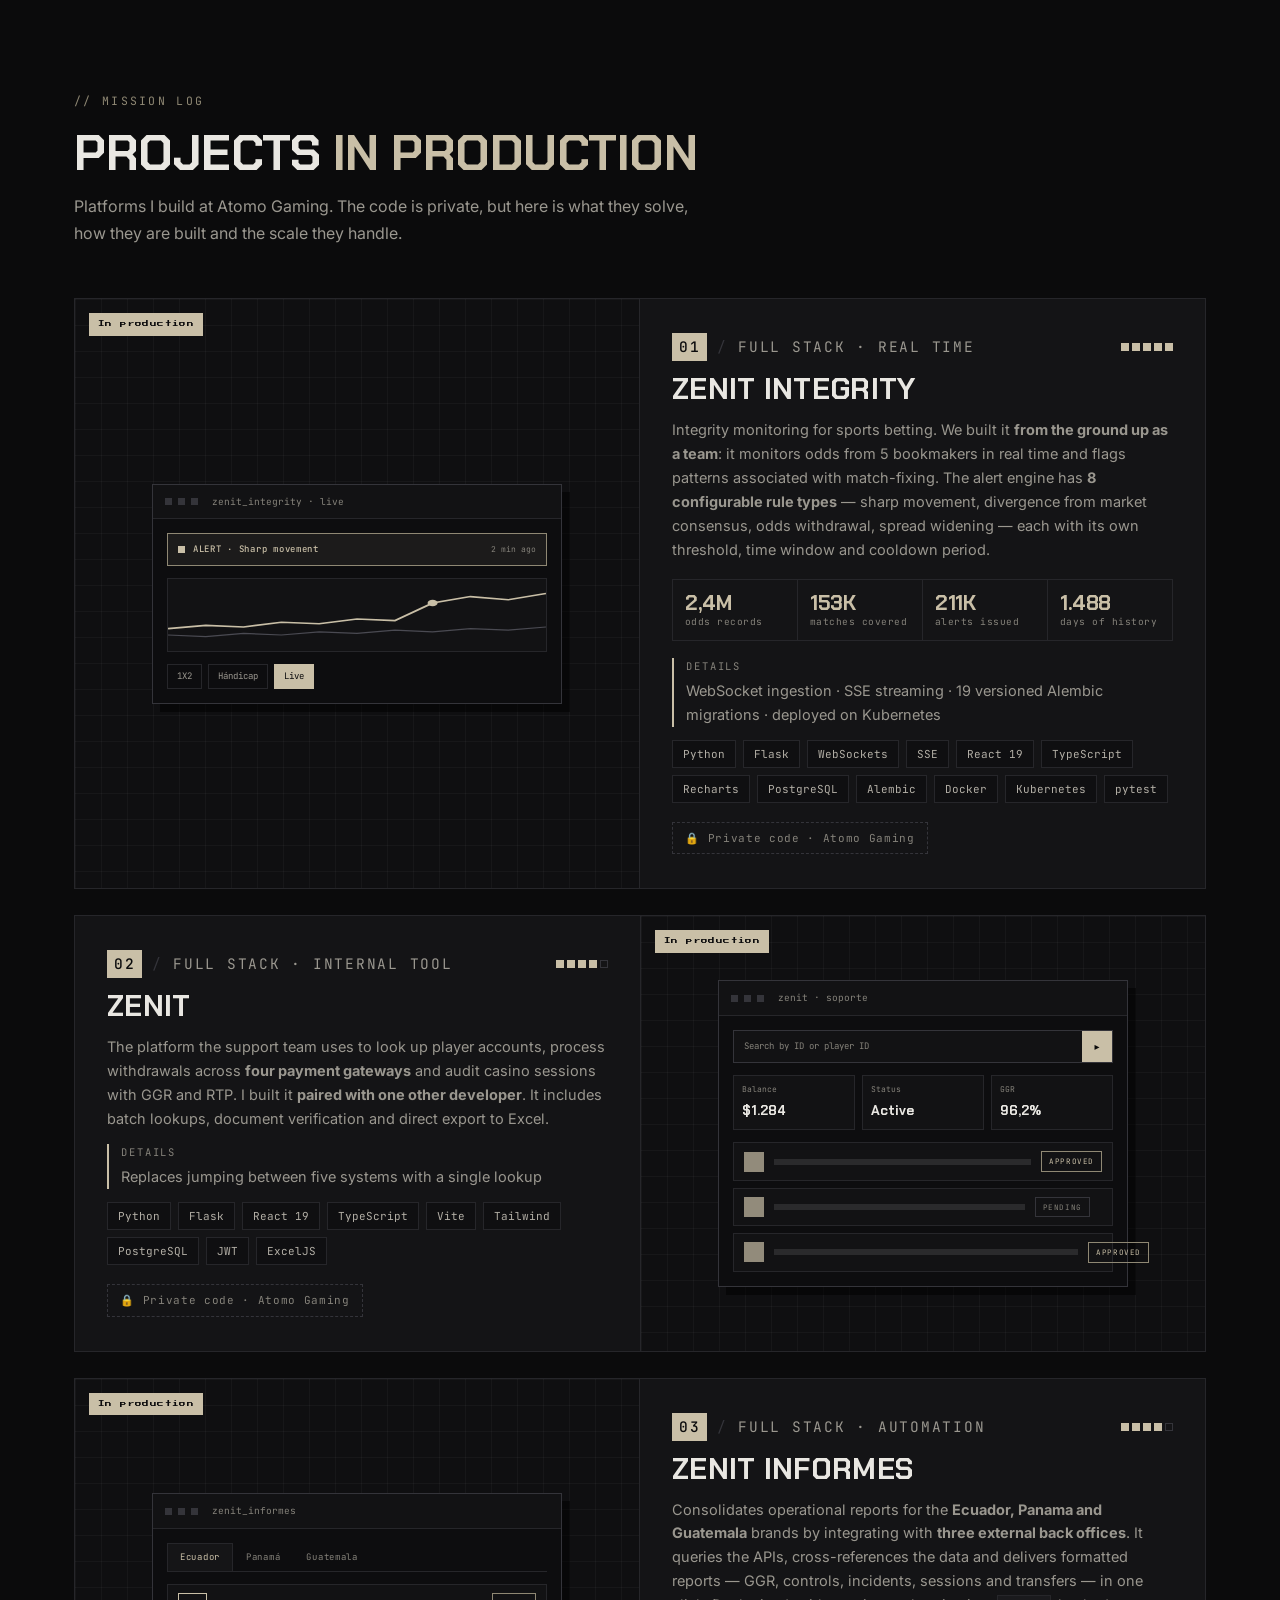
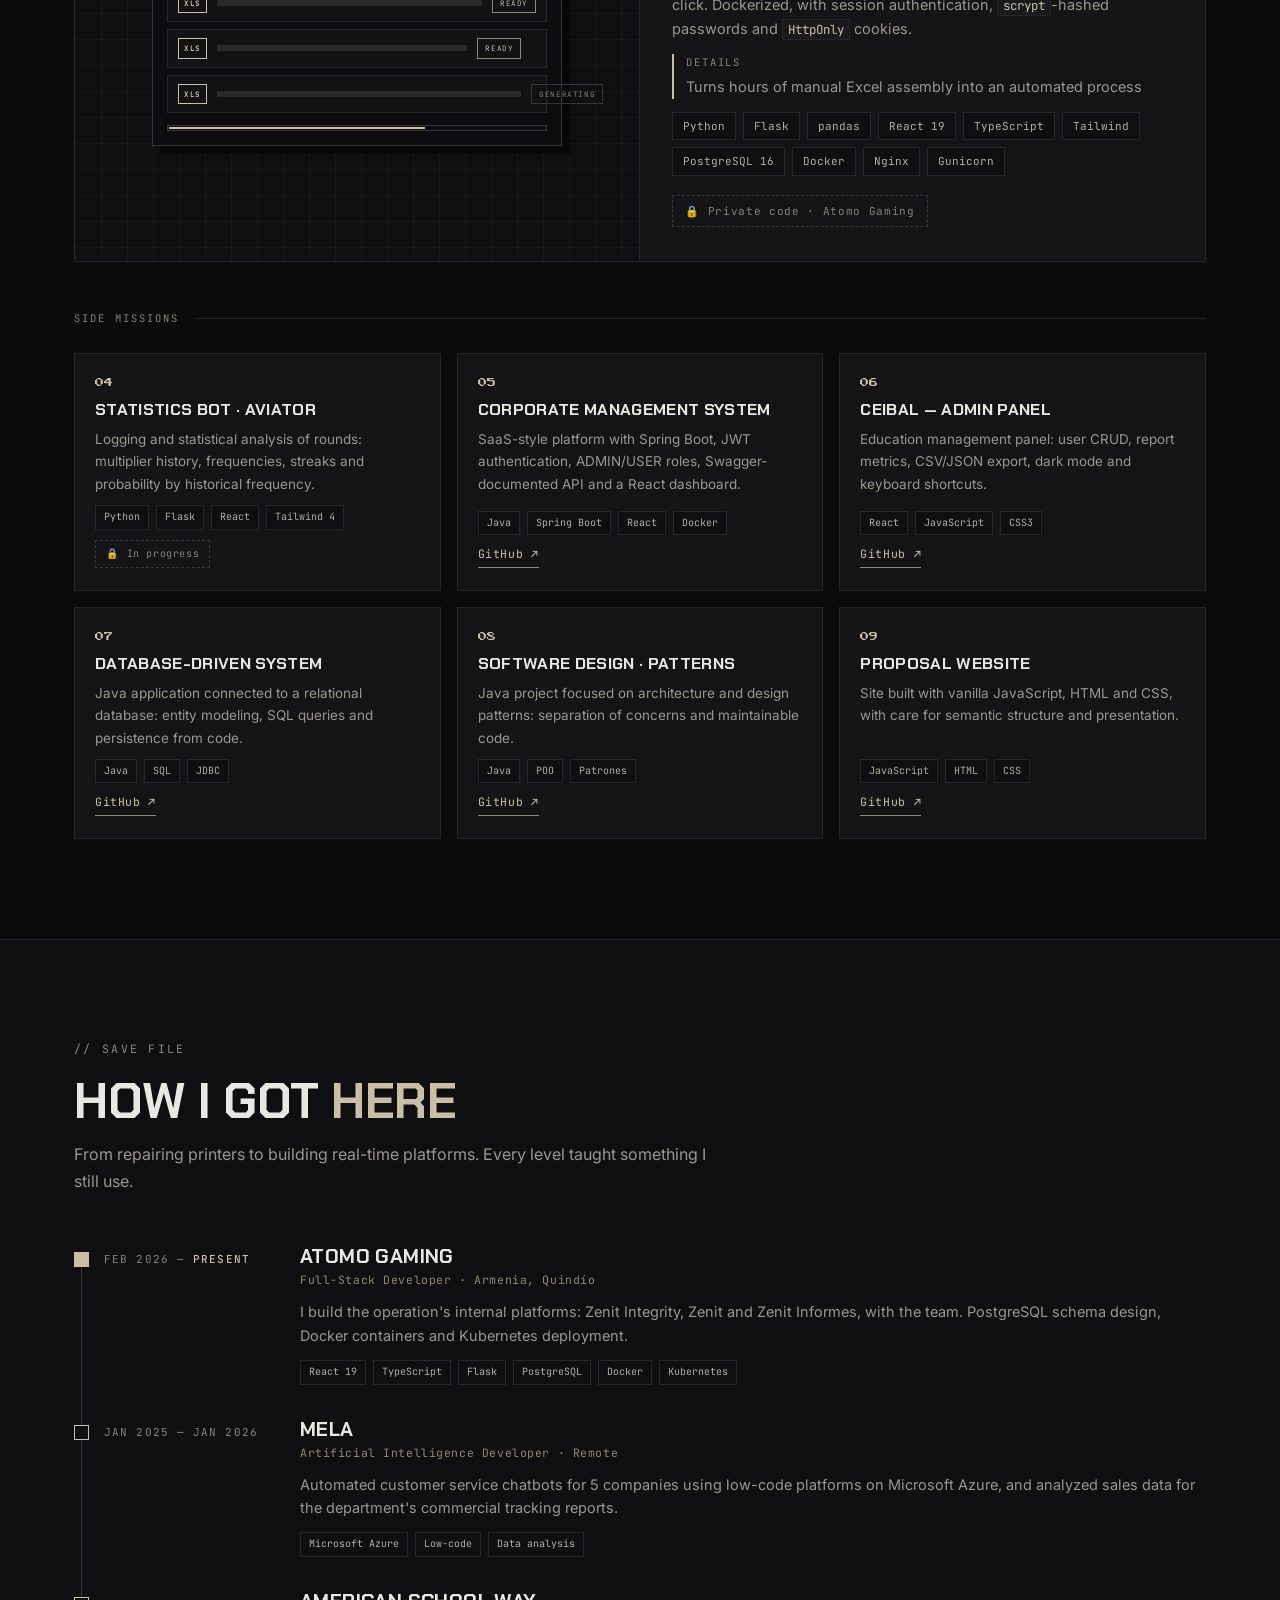
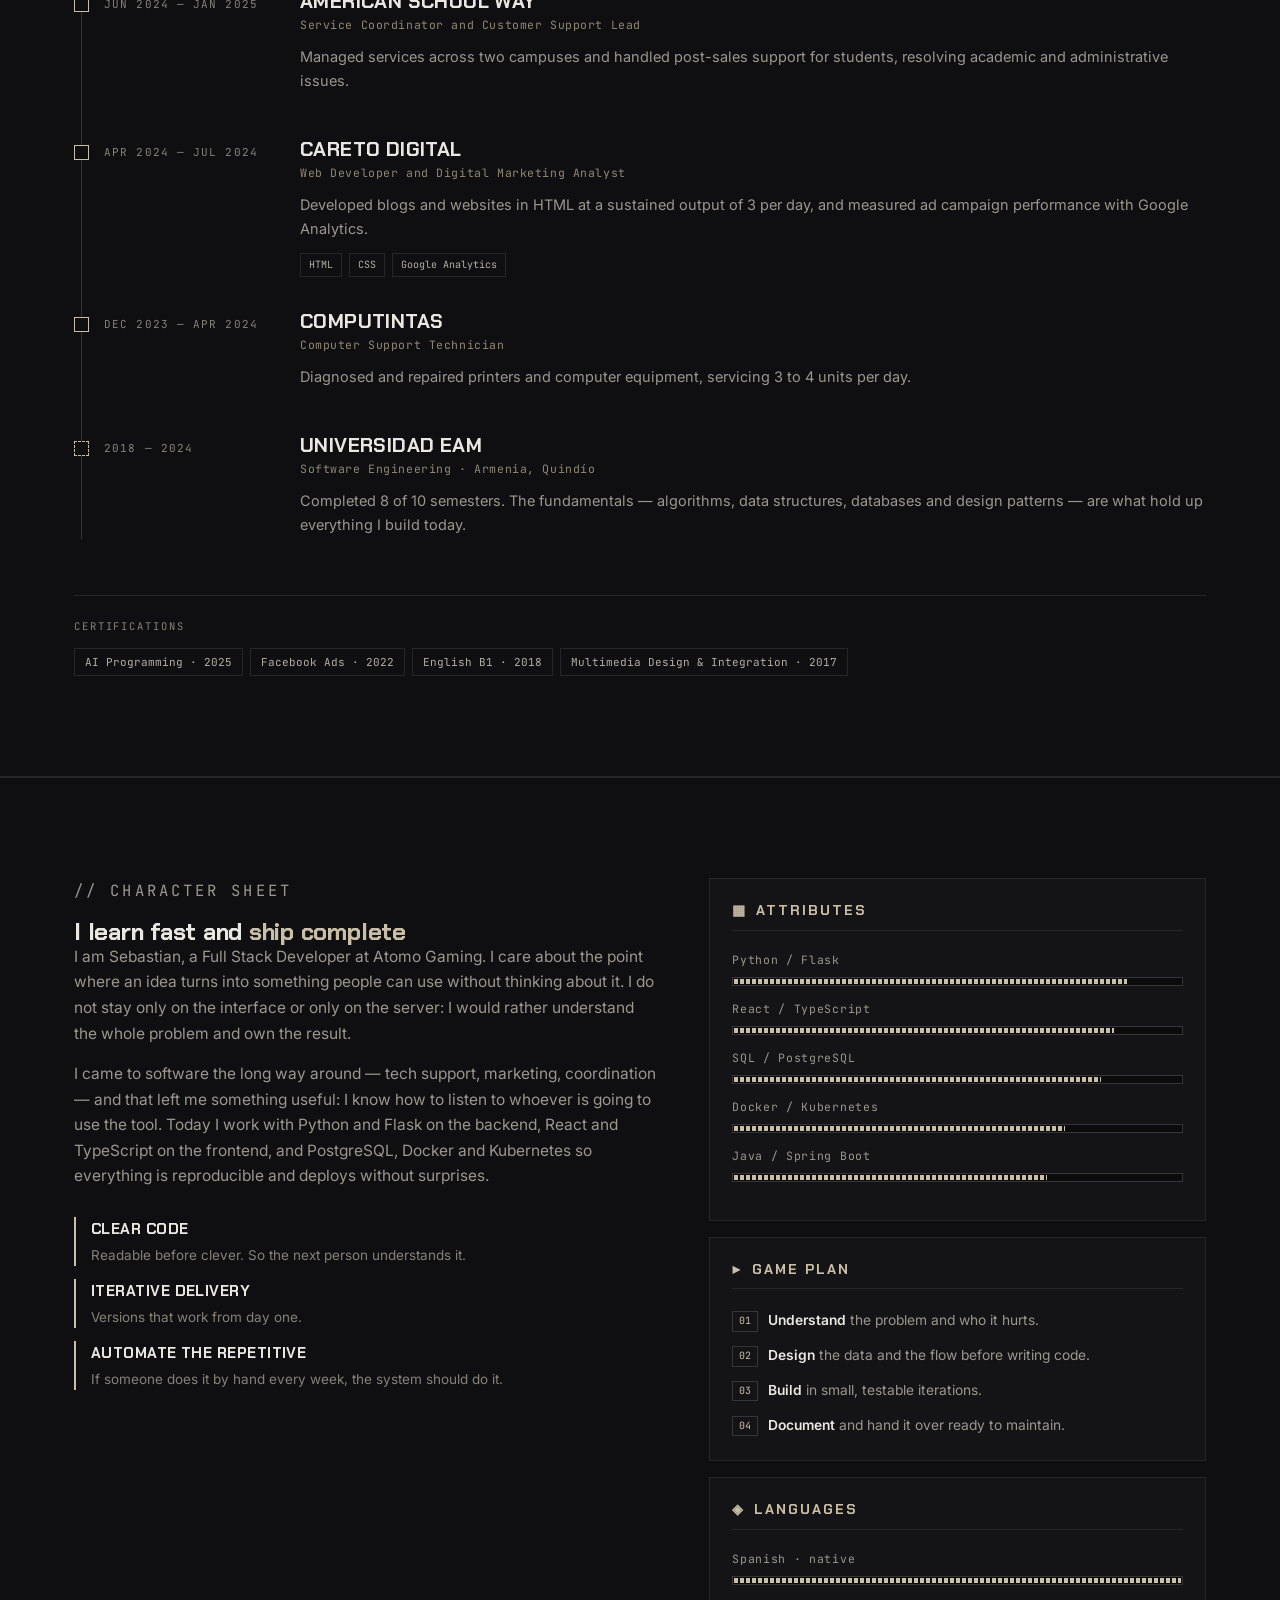
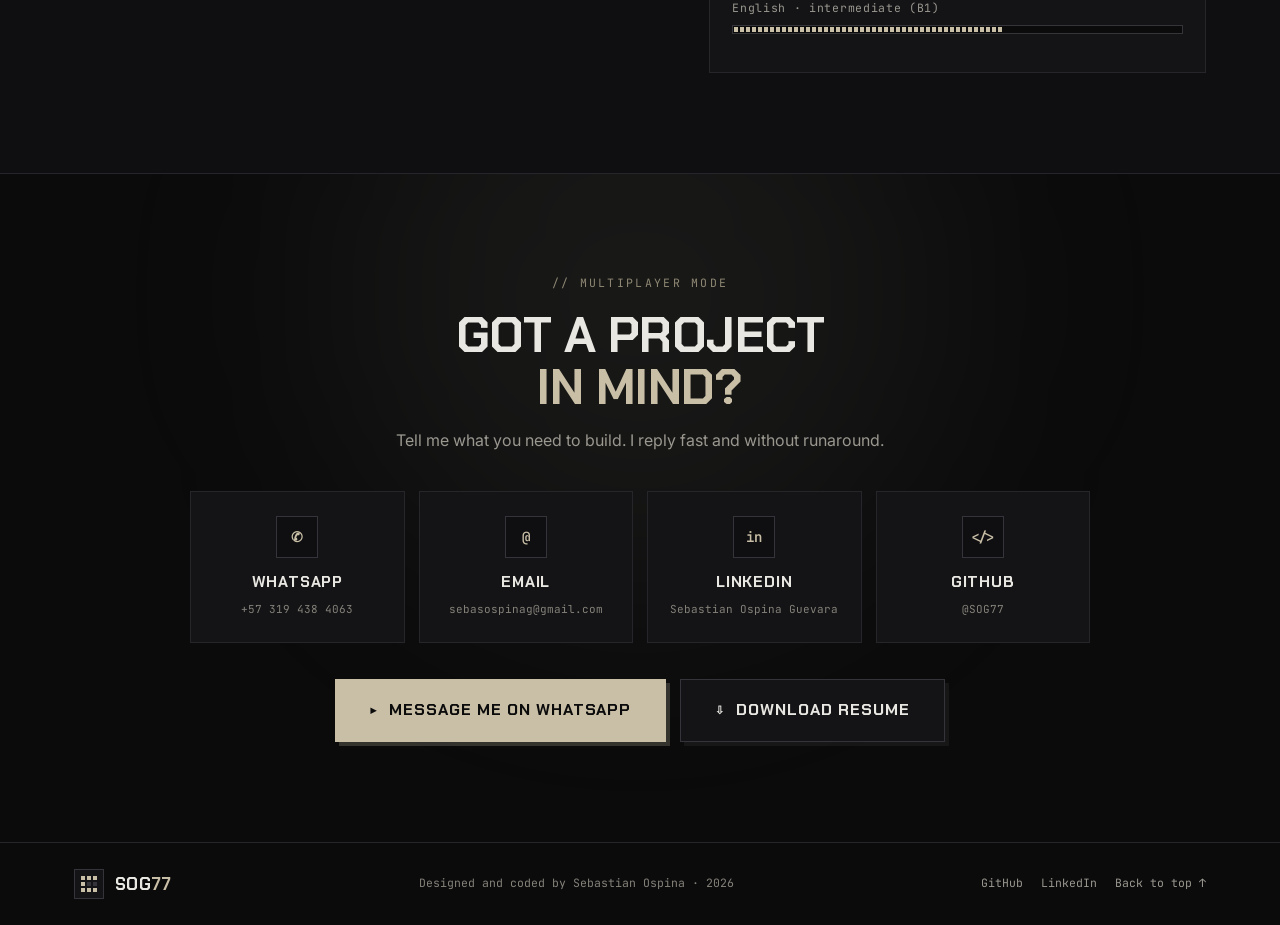
==== commit 127d6aed: "Corrijo la atribución de Zenit Integrity: fue trabajo en equipo Decía "único desarrollador", pero Jo" ====
--- a/index.html
+++ b/index.html
@@ -23,7 +23,7 @@
 <meta property="og:url" content="https://sog77.github.io/Mi-portafolio/">
 <meta property="og:title" content="Sebastian Ospina · Full Stack Developer">
 <meta property="og:description" content="Zenit Integrity: 2,4M de registros de cuotas, 153.000 partidos, 211.000 alertas. Python · Flask · React 19 · TypeScript · PostgreSQL · Docker · Kubernetes.">
-<meta property="og:image" content="https://sog77.github.io/Mi-portafolio/og.png">
+<meta property="og:image" content="https://sog77.github.io/Mi-portafolio/assets/img/og.png">
 <meta property="og:image:type" content="image/png">
 <meta property="og:image:width" content="1200">
 <meta property="og:image:height" content="630">
@@ -31,7 +31,7 @@
 <meta property="og:locale" content="es_CO">
 <meta property="og:locale:alternate" content="en_US">
 <meta name="twitter:card" content="summary_large_image">
-<link rel="icon" href="favicon.svg" type="image/svg+xml">
+<link rel="icon" href="assets/img/favicon.svg" type="image/svg+xml">
 <link rel="preconnect" href="https://fonts.googleapis.com">
 <link rel="preconnect" href="https://fonts.gstatic.com" crossorigin>
 <link href="https://fonts.googleapis.com/css2?family=Chakra+Petch:wght@500;600;700&family=Inter:wght@400;500;600&family=JetBrains+Mono:wght@400;500&family=Press+Start+2P&display=swap" rel="stylesheet">
@@ -43,7 +43,7 @@
   "alternateName": "SOG77",
   "jobTitle": "Desarrollador Full Stack",
   "url": "https://sog77.github.io/Mi-portafolio/",
-  "image": "https://sog77.github.io/Mi-portafolio/og.png",
+  "image": "https://sog77.github.io/Mi-portafolio/assets/img/og.png",
   "email": "mailto:sebasospinag@gmail.com",
   "telephone": "+573194384063",
   "worksFor": { "@type": "Organization", "name": "Atomo Gaming" },
@@ -62,7 +62,7 @@
   "knowsLanguage": ["es","en"]
 }
 </script>
-<link rel="stylesheet" href="styles.css">
+<link rel="stylesheet" href="assets/css/styles.css">
 </head>
 <body>
 
@@ -132,7 +132,7 @@
         <a class="btn btn-primary" href="#proyectos">
           <span class="btn-ico" aria-hidden="true">▶</span> <span data-i18n="hero.ctaProjects">Ver proyectos</span>
         </a>
-        <a class="btn btn-ghost" href="cv-sebastian-ospina-es.pdf" id="cvLink" download>
+        <a class="btn btn-ghost" href="assets/docs/cv-sebastian-ospina-es.pdf" id="cvLink" download>
           <span class="btn-ico" aria-hidden="true">⇩</span> <span data-i18n="hero.ctaCv">Descargar CV</span>
         </a>
       </div>
@@ -255,7 +255,7 @@
       <!-- ---------- Misión 01 · Zenit Integrity ---------- -->
       <article class="quest reveal">
         <div class="quest-visual">
-          <span class="stamp" data-i18n="proj.solo">Desarrollador único</span>
+          <span class="stamp" data-i18n="proj.prod">En producción</span>
           <div class="mock">
             <div class="mock-bar"><i></i><i></i><i></i><span>zenit_integrity · live</span></div>
             <div class="mock-body col">
@@ -288,8 +288,8 @@
             </span>
           </p>
           <h3>Zenit Integrity</h3>
-          <p data-i18n="proj.p1text">Monitoreo de integridad en apuestas deportivas. Lo desarrollé <strong>desde cero como único
-          desarrollador</strong>: vigila en tiempo real las cuotas de 5 casas de apuestas y detecta patrones
+          <p data-i18n="proj.p1text">Monitoreo de integridad en apuestas deportivas. Lo construimos <strong>desde cero
+          en equipo</strong>: vigila en tiempo real las cuotas de 5 casas de apuestas y detecta patrones
           asociados a manipulación de resultados. El motor de alertas tiene <strong>8 tipos de regla
           configurables</strong> —movimiento brusco, divergencia contra el consenso, retiro de cuota,
           ensanchamiento de spread—, cada una con su umbral, ventana y período de enfriamiento.</p>
@@ -474,9 +474,8 @@
         <div class="tl-body">
           <h3>Atomo Gaming</h3>
           <p class="tl-role" data-i18n="jr.r1">Desarrollador Full-Stack · Armenia, Quindío</p>
-          <p data-i18n="jr.t1">Construyo las plataformas internas de la operación: Zenit Integrity de punta a punta como
-          único desarrollador, y Zenit y Zenit Informes en equipo. Diseño de esquemas en PostgreSQL,
-          contenedores Docker y despliegue en Kubernetes.</p>
+          <p data-i18n="jr.t1">Construyo las plataformas internas de la operación: Zenit Integrity, Zenit y Zenit Informes,
+          en equipo. Diseño de esquemas en PostgreSQL, contenedores Docker y despliegue en Kubernetes.</p>
           <ul class="chips sm"><li>React 19</li><li>TypeScript</li><li>Flask</li><li>PostgreSQL</li><li>Docker</li><li>Kubernetes</li></ul>
         </div>
       </li>
@@ -630,7 +629,7 @@
       <a class="btn btn-primary big" href="https://wa.me/573194384063" target="_blank" rel="noopener">
         <span class="btn-ico" aria-hidden="true">▶</span> <span data-i18n="ct.cta">Escríbeme por WhatsApp</span>
       </a>
-      <a class="btn btn-ghost big" href="cv-sebastian-ospina-es.pdf" id="cvLink2" download>
+      <a class="btn btn-ghost big" href="assets/docs/cv-sebastian-ospina-es.pdf" id="cvLink2" download>
         <span class="btn-ico" aria-hidden="true">⇩</span> <span data-i18n="hero.ctaCv">Descargar CV</span>
       </a>
     </div>
@@ -657,7 +656,7 @@
   </div>
 </footer>
 
-<script src="i18n.js"></script>
-<script src="script.js"></script>
+<script src="assets/js/i18n.js"></script>
+<script src="assets/js/script.js"></script>
 </body>
 </html>
--- a/assets/css/styles.css
+++ b/assets/css/styles.css
@@ -0,0 +1,688 @@
+/* ============================================================
+   Portafolio — Sebastian Ospina Guevara (SOG77)
+   Estética: consola retro / HUD de videojuego
+   Paleta NEUTRA: grafito · hueso · arena
+   ============================================================ */
+
+:root{
+  /* superficies */
+  --bg:#0b0b0c;
+  --bg-2:#0f0f11;
+  --panel:#141416;
+  --panel-2:#1a1a1d;
+  --line:#26262a;
+  --line-2:#34343a;
+
+  /* texto */
+  --text:#e9e7e2;
+  --muted:#9a978f;
+  --dim:#85827a;
+
+  /* acentos neutros */
+  --sand:#c9bfa7;      /* arena — acento principal */
+  --sand-dim:#8f8874;
+  --bone:#dedbd2;      /* hueso — realces */
+  --steel:#7d838a;     /* acero — secundario */
+
+  --sans:'Inter',system-ui,-apple-system,Segoe UI,sans-serif;
+  --display:'Chakra Petch','Inter',sans-serif;
+  --mono:'JetBrains Mono',ui-monospace,monospace;
+  --pixel:'Press Start 2P','JetBrains Mono',monospace;
+
+  --maxw:1180px;
+}
+
+*,*::before,*::after{box-sizing:border-box}
+html{scroll-behavior:smooth;-webkit-text-size-adjust:100%}
+body{
+  margin:0;
+  background:var(--bg);
+  color:var(--text);
+  font-family:var(--sans);
+  font-size:16px;
+  line-height:1.65;
+  overflow-x:hidden;
+  -webkit-font-smoothing:antialiased;
+}
+img{max-width:100%;display:block}
+a{color:inherit;text-decoration:none}
+h1,h2,h3,h4{font-family:var(--display);line-height:1.05;letter-spacing:-.01em;margin:0}
+p{margin:0}
+ul,ol{margin:0;padding:0;list-style:none}
+code{
+  font-family:var(--mono);font-size:.86em;color:var(--sand);
+  background:var(--panel-2);border:1px solid var(--line);padding:.1em .4em;
+}
+::selection{background:var(--sand);color:#0b0b0c}
+
+.wrap{width:100%;max-width:var(--maxw);margin:0 auto;padding:0 24px}
+.accent{color:var(--sand)}
+.key{
+  font-family:var(--mono);font-size:10.5px;letter-spacing:.18em;
+  text-transform:uppercase;color:var(--dim);
+}
+.eyebrow{
+  font-family:var(--mono);font-size:11.5px;letter-spacing:.2em;
+  text-transform:uppercase;color:var(--sand-dim);margin-bottom:16px;
+}
+.skip{position:absolute;left:-9999px;top:0;z-index:999;background:var(--sand);color:#0b0b0c;padding:12px 18px}
+.skip:focus{left:0}
+:focus-visible{outline:2px solid var(--sand);outline-offset:3px}
+
+/* ---- efectos de pantalla CRT ---- */
+.scanlines{
+  position:fixed;inset:0;z-index:300;pointer-events:none;opacity:.55;
+  background:repeating-linear-gradient(to bottom,rgba(255,255,255,.028) 0 1px,transparent 1px 3px);
+}
+.vignette{
+  position:fixed;inset:0;z-index:299;pointer-events:none;
+  background:radial-gradient(ellipse 100% 80% at 50% 45%,transparent 55%,rgba(0,0,0,.55) 100%);
+}
+
+/* ============================ HUD / NAV ============================ */
+.hud{
+  position:fixed;top:0;left:0;right:0;z-index:100;
+  background:transparent;border-bottom:1px solid transparent;
+  transition:background .3s ease,border-color .3s ease,backdrop-filter .3s ease;
+}
+.hud.solid{
+  background:rgba(11,11,12,.86);
+  backdrop-filter:blur(12px);-webkit-backdrop-filter:blur(12px);
+  border-bottom-color:var(--line);
+}
+.hud-inner{
+  max-width:var(--maxw);margin:0 auto;padding:0 24px;height:70px;
+  display:flex;align-items:center;justify-content:space-between;gap:20px;
+}
+.logo{display:flex;align-items:center;gap:11px;font-family:var(--display);font-weight:700;font-size:17px;letter-spacing:.02em}
+.logo-mark{
+  display:grid;grid-template-columns:repeat(3,4px);grid-template-rows:repeat(3,4px);gap:2px;
+  padding:6px;border:1px solid var(--line-2);background:var(--panel);
+}
+.logo-mark i{background:var(--line-2);display:block}
+.logo-mark i:nth-child(1),.logo-mark i:nth-child(2),.logo-mark i:nth-child(3),
+.logo-mark i:nth-child(4),.logo-mark i:nth-child(7),.logo-mark i:nth-child(8),
+.logo-mark i:nth-child(9){background:var(--sand)}
+.logo:hover .logo-mark i{background:var(--bone)}
+
+.hud-links{display:flex;align-items:center;gap:2px}
+.hud-links a{
+  position:relative;padding:9px 14px;font-size:14px;color:var(--muted);
+  font-family:var(--display);font-weight:500;letter-spacing:.02em;
+  transition:color .2s,background .2s;
+}
+.hud-links a:hover{color:var(--text);background:var(--panel)}
+.hud-links a.active{color:var(--sand)}
+.hud-links a.active::before{content:"▸";position:absolute;left:4px;top:50%;transform:translateY(-50%);font-size:8px;line-height:1;color:var(--sand)}
+.hud-cta,.hud-links a.hud-cta{
+  margin-left:10px;color:#0b0b0c;background:var(--sand);font-weight:700;padding:9px 18px;
+}
+.hud-links a.hud-cta:hover{background:var(--bone);color:#0b0b0c}
+.hud-links a.hud-cta::before{display:none}
+
+/* selector de idioma */
+.hud-right{display:flex;align-items:center;gap:14px}
+.lang{
+  display:flex;align-items:center;gap:6px;
+  font-family:var(--mono);font-size:11px;letter-spacing:.1em;color:var(--line-2);
+  border:1px solid var(--line);padding:5px 9px;
+}
+.lang button{
+  background:none;border:0;padding:2px 3px;cursor:pointer;
+  font:inherit;letter-spacing:inherit;color:var(--dim);transition:color .2s;
+}
+.lang button:hover{color:var(--text)}
+.lang button.on{color:var(--sand);font-weight:500}
+
+.hud-progress{height:2px;background:var(--line)}
+.hud-progress i{display:block;height:100%;width:0;background:var(--sand);transition:width .1s linear}
+
+.burger{
+  display:none;width:40px;height:40px;border:1px solid var(--line-2);background:var(--panel);
+  cursor:pointer;padding:0;flex-direction:column;align-items:center;justify-content:center;gap:5px;
+}
+.burger span{display:block;width:17px;height:2px;background:var(--text);transition:.28s}
+.burger[aria-expanded="true"] span:nth-child(1){transform:translateY(7px) rotate(45deg)}
+.burger[aria-expanded="true"] span:nth-child(2){opacity:0}
+.burger[aria-expanded="true"] span:nth-child(3){transform:translateY(-7px) rotate(-45deg)}
+
+/* ============================ HERO ============================ */
+.hero{position:relative;min-height:100svh;display:flex;align-items:center;padding:120px 0 90px;overflow:hidden}
+.dots{
+  position:absolute;inset:0;z-index:0;
+  background-image:radial-gradient(rgba(255,255,255,.07) 1px,transparent 1px);
+  background-size:24px 24px;
+  mask-image:radial-gradient(ellipse 85% 70% at 50% 40%,#000 20%,transparent 100%);
+  -webkit-mask-image:radial-gradient(ellipse 85% 70% at 50% 40%,#000 20%,transparent 100%);
+}
+.glowfield{position:absolute;inset:0;z-index:0;pointer-events:none}
+.glowfield span{position:absolute;border-radius:50%;filter:blur(120px)}
+.glowfield span:first-child{width:520px;height:520px;background:rgba(201,191,167,.10);top:-120px;left:-100px}
+.glowfield span:last-child{width:440px;height:440px;background:rgba(125,131,138,.12);bottom:-150px;right:-80px}
+.glowfield.soft span{width:600px;height:600px;background:rgba(201,191,167,.07);top:-180px;left:50%;transform:translateX(-50%)}
+
+.hero-grid{position:relative;z-index:1;display:grid;grid-template-columns:1.02fr .98fr;gap:56px;align-items:center}
+
+.tag{
+  display:inline-flex;align-items:center;gap:9px;
+  border:1px solid var(--line-2);background:var(--panel);
+  padding:7px 14px;margin-bottom:24px;
+  font-family:var(--mono);font-size:10.5px;letter-spacing:.16em;color:var(--muted);
+}
+.blip{width:7px;height:7px;background:var(--sand);animation:blip 1.4s steps(2) infinite}
+@keyframes blip{50%{opacity:.25}}
+
+.hero h1{
+  font-size:clamp(3rem,7.4vw,5.6rem);font-weight:700;text-transform:uppercase;
+  letter-spacing:-.02em;line-height:.92;margin-bottom:18px;
+}
+.hero h1 .outline{
+  color:transparent;-webkit-text-stroke:1.5px var(--sand);
+  text-shadow:4px 4px 0 rgba(201,191,167,.10);
+}
+.class-line{margin-bottom:22px}
+.class-line .key{display:inline-block;vertical-align:middle;margin-right:11px;border-left:2px solid var(--sand);padding-left:9px}
+.typed{font-family:var(--display);font-weight:600;font-size:19px;color:var(--bone);letter-spacing:.04em;text-transform:uppercase;vertical-align:middle}
+.caret{display:inline-block;vertical-align:middle;width:9px;height:17px;background:var(--sand);margin-left:3px;animation:blink 1s steps(2) infinite}
+@keyframes blink{50%{opacity:0}}
+
+.lead{max-width:540px;color:var(--muted);font-size:16.5px;margin-bottom:32px}
+.lead strong{color:var(--text);font-weight:600}
+
+/* ---- botones estilo arcade ---- */
+.btn{
+  display:inline-flex;align-items:center;gap:11px;padding:14px 26px;
+  font-family:var(--display);font-weight:700;font-size:14.5px;
+  letter-spacing:.06em;text-transform:uppercase;
+  border:1px solid transparent;transition:transform .16s ease,box-shadow .16s ease,background .2s,color .2s;
+}
+.btn-ico{font-size:11px}
+.btn-primary{background:var(--sand);color:#0b0b0c;box-shadow:4px 4px 0 rgba(201,191,167,.22)}
+.btn-primary:hover{background:var(--bone);transform:translate(-2px,-2px);box-shadow:6px 6px 0 rgba(201,191,167,.3)}
+.btn-primary:active{transform:translate(2px,2px);box-shadow:0 0 0 rgba(0,0,0,0)}
+.btn-ghost{border-color:var(--line-2);background:var(--panel);color:var(--text);box-shadow:4px 4px 0 rgba(255,255,255,.05)}
+.btn-ghost:hover{border-color:var(--sand);color:var(--sand);transform:translate(-2px,-2px);box-shadow:6px 6px 0 rgba(255,255,255,.07)}
+.btn-ghost:active{transform:translate(2px,2px);box-shadow:0 0 0 rgba(0,0,0,0)}
+.btn.big{padding:17px 34px;font-size:16px}
+.hero-actions{display:flex;flex-wrap:wrap;gap:14px;margin-bottom:44px}
+
+.hud-stats{display:flex;gap:0;border:1px solid var(--line);background:var(--panel);max-width:520px}
+.hud-stats li{flex:1;display:grid;gap:2px;padding:14px 16px;border-right:1px solid var(--line)}
+.hud-stats li:last-child{border-right:0}
+.hud-stats strong{font-family:var(--display);font-size:27px;font-weight:700;color:var(--sand);letter-spacing:-.02em}
+
+/* ---- ficha de personaje (CRT) ---- */
+.hero-visual{position:relative}
+.crt{
+  border:1px solid var(--line-2);background:linear-gradient(170deg,var(--panel-2),var(--panel));
+  box-shadow:0 30px 70px rgba(0,0,0,.65),inset 0 0 60px rgba(0,0,0,.5);
+  position:relative;overflow:hidden;
+}
+.crt::after{
+  content:"";position:absolute;inset:0;pointer-events:none;
+  background:repeating-linear-gradient(to bottom,rgba(255,255,255,.02) 0 2px,transparent 2px 4px);
+}
+.crt-bar{
+  display:flex;align-items:center;justify-content:space-between;
+  padding:11px 15px;border-bottom:1px solid var(--line);background:rgba(255,255,255,.02);
+}
+.crt-title{font-family:var(--mono);font-size:10.5px;letter-spacing:.14em;color:var(--dim);text-transform:uppercase}
+.crt-dots{display:flex;gap:5px}
+.crt-dots i{width:7px;height:7px;background:var(--line-2);display:block}
+.crt-dots i:first-child{background:var(--sand)}
+
+.card-body{padding:24px 22px;display:grid;gap:20px}
+.avatar{
+  position:relative;width:88px;height:88px;display:grid;place-items:center;
+  border:1px solid var(--line-2);background:
+    linear-gradient(135deg,rgba(201,191,167,.12),transparent 60%),var(--bg-2);
+}
+.avatar-glyph{font-family:var(--display);font-size:44px;font-weight:700;color:var(--sand);line-height:1}
+.lvl{
+  position:absolute;bottom:-11px;right:-14px;
+  font-family:var(--pixel);font-size:7px;letter-spacing:.05em;color:#0b0b0c;
+  background:var(--sand);padding:5px 7px;display:flex;gap:4px;align-items:center;
+}
+.lvl b{font-size:9px}
+
+.card-id{display:grid;grid-template-columns:auto 1fr;gap:6px 16px;align-items:baseline}
+.card-id .val{font-family:var(--display);font-weight:600;font-size:14.5px;letter-spacing:.05em;color:var(--text)}
+.card-id .val.accent{color:var(--sand)}
+
+.card-bars{display:grid;gap:9px;padding-top:16px;border-top:1px solid var(--line)}
+.statline{display:grid;grid-template-columns:82px 1fr 26px;gap:11px;align-items:center}
+.statline span{font-family:var(--mono);font-size:9.5px;letter-spacing:.12em;color:var(--dim)}
+.statline b{font-family:var(--mono);font-size:10.5px;color:var(--sand);text-align:right}
+
+/* barra de XP segmentada */
+.xp{height:9px;background:var(--bg);border:1px solid var(--line-2);padding:1px;position:relative;overflow:hidden}
+.xp i{
+  display:block;height:100%;width:0;background:var(--sand);
+  transition:width 1.2s cubic-bezier(.22,1,.36,1);
+}
+.xp::after{
+  content:"";position:absolute;inset:1px;pointer-events:none;
+  background:repeating-linear-gradient(90deg,transparent 0 4px,var(--bg) 4px 6px);
+}
+
+.press{
+  font-family:var(--pixel);font-size:7.5px;line-height:1.9;color:var(--dim);
+  text-align:center;padding-top:14px;border-top:1px solid var(--line);
+  animation:blink 1.6s steps(2) infinite;
+}
+.press b{color:var(--sand)}
+
+.toast{
+  position:absolute;display:grid;gap:3px;padding:11px 15px;
+  border:1px solid var(--line-2);background:rgba(20,20,22,.96);
+  box-shadow:5px 5px 0 rgba(0,0,0,.5);animation:bob 6s ease-in-out infinite;
+}
+.toast-key{font-family:var(--pixel);font-size:6.5px;letter-spacing:.06em;color:var(--sand)}
+.toast b{font-family:var(--display);font-size:13.5px;font-weight:600;letter-spacing:.03em}
+.t1{top:-24px;right:-16px}
+.t2{bottom:-26px;left:-22px;animation-delay:-3s}
+@keyframes bob{50%{transform:translateY(-10px)}}
+
+.scroll-hint{
+  position:absolute;bottom:24px;left:50%;transform:translateX(-50%);z-index:1;
+  display:flex;align-items:center;gap:9px;
+  font-family:var(--mono);font-size:10px;letter-spacing:.18em;text-transform:uppercase;color:var(--dim);
+}
+.scroll-hint span{width:18px;height:30px;border:1px solid var(--line-2);position:relative}
+.scroll-hint span::after{
+  content:"";position:absolute;left:50%;top:6px;width:3px;height:6px;background:var(--sand);
+  transform:translateX(-50%);animation:wheel 1.8s ease-in-out infinite;
+}
+@keyframes wheel{50%{transform:translate(-50%,10px);opacity:.3}}
+
+/* ============================ INVENTARIO ============================ */
+.strip{padding:0 0 100px}
+.ticker{
+  border-top:1px solid var(--line);border-bottom:1px solid var(--line);
+  background:var(--bg-2);overflow:hidden;padding:14px 0;margin-bottom:80px;
+  mask-image:linear-gradient(90deg,transparent,#000 8%,#000 92%,transparent);
+  -webkit-mask-image:linear-gradient(90deg,transparent,#000 8%,#000 92%,transparent);
+}
+.ticker-track{display:flex;align-items:center;gap:24px;width:max-content;animation:scroll-x 36s linear infinite}
+.ticker-track span{
+  font-family:var(--display);font-size:17px;font-weight:600;letter-spacing:.06em;
+  text-transform:uppercase;color:#b3afa6;white-space:nowrap;
+}
+.ticker-track i{color:var(--sand);font-style:normal;font-size:9px}
+@keyframes scroll-x{to{transform:translateX(-50%)}}
+
+.section-head{max-width:640px;margin-bottom:52px}
+.section-head h2,.contact h2{
+  font-size:clamp(2rem,4.2vw,3.1rem);font-weight:700;
+  text-transform:uppercase;letter-spacing:-.01em;margin-bottom:14px;
+}
+.section-sub{color:var(--muted);font-size:16px}
+.section-sub.center{margin:0 auto 38px;max-width:500px}
+
+.slots{display:grid;grid-template-columns:repeat(3,1fr);gap:18px}
+.slot{
+  position:relative;border:1px solid var(--line);background:var(--panel);padding:26px 24px;
+  transition:transform .2s ease,border-color .2s ease,background .2s ease,box-shadow .2s ease;
+}
+.slot::before,.slot::after{
+  content:"";position:absolute;width:10px;height:10px;border:1px solid var(--sand);opacity:0;transition:opacity .2s;
+}
+.slot::before{top:-1px;left:-1px;border-right:0;border-bottom:0}
+.slot::after{bottom:-1px;right:-1px;border-left:0;border-top:0}
+.slot:hover{transform:translateY(-4px);border-color:var(--line-2);background:var(--panel-2);box-shadow:6px 6px 0 rgba(0,0,0,.4)}
+.slot:hover::before,.slot:hover::after{opacity:1}
+.rarity{
+  position:absolute;top:0;right:0;font-family:var(--mono);font-size:9px;letter-spacing:.14em;
+  text-transform:uppercase;color:var(--dim);border-left:1px solid var(--line);border-bottom:1px solid var(--line);
+  padding:4px 10px;background:var(--bg-2);
+}
+.slot h3{display:flex;align-items:center;gap:11px;font-size:19px;text-transform:uppercase;letter-spacing:.03em;margin-bottom:12px}
+.slot-ico{
+  width:34px;height:34px;display:grid;place-items:center;
+  border:1px solid var(--line-2);background:var(--bg-2);color:var(--sand);font-size:15px;
+}
+.slot p{color:var(--muted);font-size:14.5px;margin-bottom:16px}
+
+.chips{display:flex;flex-wrap:wrap;gap:7px}
+.chips li{
+  font-family:var(--mono);font-size:11px;color:#b3afa6;
+  border:1px solid var(--line);background:var(--bg-2);padding:4px 10px;
+}
+.chips.sm li{font-size:10px;padding:3px 8px}
+
+/* ============================ MISIONES ============================ */
+.section{position:relative;padding:100px 0}
+.quests{display:grid;gap:26px}
+.quest{
+  display:grid;grid-template-columns:1fr 1fr;
+  border:1px solid var(--line);background:var(--panel);
+  transition:border-color .25s ease,box-shadow .25s ease,transform .25s ease;
+}
+.quest:hover{border-color:var(--line-2);transform:translateY(-3px);box-shadow:8px 8px 0 rgba(0,0,0,.45)}
+.quest.reverse .quest-visual{order:2}
+
+.quest-visual{
+  position:relative;display:grid;place-items:center;padding:36px 32px;min-height:320px;
+  background:
+    linear-gradient(rgba(255,255,255,.035) 1px,transparent 1px) 0 0/26px 26px,
+    linear-gradient(90deg,rgba(255,255,255,.035) 1px,transparent 1px) 0 0/26px 26px,
+    var(--bg-2);
+  border-right:1px solid var(--line);
+}
+.quest.reverse .quest-visual{border-right:0;border-left:1px solid var(--line)}
+.stamp{
+  position:absolute;top:14px;left:14px;z-index:2;
+  font-family:var(--pixel);font-size:6.5px;letter-spacing:.06em;
+  background:var(--sand);color:#0b0b0c;padding:6px 9px;
+}
+.mock{
+  width:100%;max-width:410px;border:1px solid var(--line-2);background:#0d0d0f;
+  box-shadow:8px 8px 0 rgba(0,0,0,.5);transition:transform .3s ease;
+}
+.quest:hover .mock{transform:translate(-3px,-3px)}
+.mock-bar{display:flex;align-items:center;gap:6px;padding:9px 12px;border-bottom:1px solid var(--line);background:rgba(255,255,255,.02)}
+.mock-bar i{width:7px;height:7px;background:var(--line-2)}
+.mock-bar span{margin-left:8px;font-family:var(--mono);font-size:9.5px;color:var(--dim)}
+.mock-body{display:flex;gap:12px;padding:14px;min-height:176px}
+.mock-body.col{flex-direction:column}
+.mock-side{display:grid;gap:8px;align-content:start;width:50px}
+.mock-side b{display:block;height:8px;background:rgba(255,255,255,.09)}
+.mock-side b:first-child{background:var(--sand);width:80%}
+.mock-main{flex:1;display:grid;gap:13px;align-content:start}
+.mock-kpis{display:grid;grid-template-columns:repeat(3,1fr);gap:7px}
+.mock-kpis div{border:1px solid var(--line);padding:7px 8px;background:rgba(255,255,255,.02)}
+.mock-kpis small{display:block;font-family:var(--mono);font-size:8px;color:var(--dim)}
+.mock-kpis strong{font-family:var(--display);font-size:13.5px;color:var(--text)}
+.mock-chart{display:flex;align-items:flex-end;gap:6px;height:74px}
+.mock-chart span{flex:1;background:var(--sand);opacity:.55}
+.mock-chart span:nth-child(6){opacity:1}
+.mock-toolbar{display:flex;gap:6px}
+.pill{font-family:var(--mono);font-size:9px;color:var(--muted);border:1px solid var(--line);padding:4px 9px}
+.pill.on{background:var(--sand);border-color:var(--sand);color:#0b0b0c}
+.mock-rows{display:grid;gap:7px}
+.mock-rows div{display:flex;align-items:center;gap:10px;border:1px solid var(--line);padding:8px 10px;background:rgba(255,255,255,.02)}
+.mock-rows b{width:20px;height:20px;background:var(--sand);opacity:.7;flex:none}
+.mock-rows em{flex:1;height:6px;background:rgba(255,255,255,.1)}
+.mock-rows div:nth-child(2) em{width:70%;flex:none}
+.mock-rows div:nth-child(3) em{width:85%;flex:none}
+.mock-rows div:nth-child(4) em{width:60%;flex:none}
+.mock-rows b.file{
+  width:auto;height:auto;background:transparent;border:1px solid var(--sand);color:var(--sand);
+  font-family:var(--mono);font-size:7.5px;letter-spacing:.08em;padding:3px 5px;opacity:1;
+}
+.mock-rows u{
+  flex:none;text-decoration:none;font-family:var(--mono);font-size:7.5px;
+  letter-spacing:.08em;text-transform:uppercase;padding:3px 7px;border:1px solid var(--line-2);
+}
+.mock-rows u.ok{color:var(--sand);border-color:var(--sand-dim)}
+.mock-rows u.wait{color:var(--dim)}
+
+/* barra de búsqueda del mock */
+.mock-search{display:flex;align-items:stretch;border:1px solid var(--line-2)}
+.mock-input{
+  flex:1;padding:8px 10px;font-family:var(--mono);font-size:9px;color:var(--dim);
+  background:rgba(255,255,255,.02);
+}
+.mock-go{
+  display:grid;place-items:center;width:30px;background:var(--sand);color:#0b0b0c;font-size:10px;
+}
+
+/* alerta + gráfica de cuotas */
+.mock-alert{
+  display:flex;align-items:center;gap:8px;
+  border:1px solid var(--sand-dim);background:rgba(201,191,167,.08);padding:8px 10px;
+}
+.mock-alert b{font-family:var(--mono);font-size:9px;letter-spacing:.08em;color:var(--sand);font-weight:500}
+.alert-dot{width:7px;height:7px;background:var(--sand);flex:none;animation:blip 1.2s steps(2) infinite}
+.alert-time{margin-left:auto;font-family:var(--mono);font-size:8px;color:var(--dim)}
+.mock-line{width:100%;height:74px;display:block;border:1px solid var(--line);background:rgba(255,255,255,.02)}
+
+/* pestañas y progreso */
+.mock-tabs{display:flex;gap:0;border-bottom:1px solid var(--line)}
+.tab{
+  font-family:var(--mono);font-size:9px;letter-spacing:.08em;color:var(--dim);
+  padding:6px 12px;border:1px solid transparent;border-bottom:0;
+}
+.tab.on{color:var(--sand);border-color:var(--line);background:rgba(255,255,255,.03)}
+.mock-progress{height:6px;border:1px solid var(--line-2);padding:1px}
+.mock-progress i{display:block;height:100%;width:68%;background:var(--sand)}
+
+.quest-body{padding:34px 32px;display:flex;flex-direction:column;justify-content:center;gap:13px}
+.quest-meta{
+  display:flex;align-items:center;gap:10px;flex-wrap:wrap;
+  font-family:var(--mono);font-size:10.5px;letter-spacing:.12em;text-transform:uppercase;color:var(--muted);
+}
+.quest-meta .num{background:var(--sand);color:#0b0b0c;font-weight:500;padding:2px 7px}
+.quest-meta .sep{color:var(--line-2)}
+.diff{display:flex;gap:3px;margin-left:auto}
+.diff i{width:8px;height:8px;border:1px solid var(--line-2);display:block}
+.diff i.on{background:var(--sand);border-color:var(--sand)}
+.quest-body h3{font-size:clamp(1.35rem,2.5vw,1.85rem);text-transform:uppercase;letter-spacing:.01em}
+.quest-body>p{color:var(--muted);font-size:14.5px}
+.reward{
+  display:flex;flex-direction:column;gap:4px;
+  border-left:2px solid var(--sand);padding-left:12px;font-size:13px;color:#b3afa6;
+}
+/* métricas reales del proyecto */
+.metrics{
+  display:grid;grid-template-columns:repeat(4,1fr);gap:1px;
+  background:var(--line);border:1px solid var(--line);margin:4px 0;
+}
+.metrics li{display:grid;gap:2px;padding:11px 12px;background:var(--panel)}
+.metrics strong{
+  font-family:var(--display);font-size:21px;font-weight:700;
+  color:var(--sand);letter-spacing:-.02em;line-height:1.1;
+}
+.metrics span{font-family:var(--mono);font-size:9.5px;letter-spacing:.05em;color:var(--dim);line-height:1.35}
+
+.quest-links{margin-top:6px}
+.lnk{
+  display:inline-flex;align-items:center;gap:8px;
+  font-family:var(--mono);font-size:12.5px;letter-spacing:.05em;color:var(--sand);
+  border-bottom:1px solid var(--sand-dim);padding-bottom:3px;transition:.2s;
+}
+.lnk:hover{color:var(--bone);border-bottom-color:var(--bone);gap:12px}
+
+/* etiqueta de código privado */
+.private{
+  display:inline-flex;align-items:center;gap:8px;
+  font-family:var(--mono);font-size:11px;letter-spacing:.06em;color:var(--dim);
+  border:1px dashed var(--line-2);padding:6px 12px;
+}
+.private.sm{align-self:flex-start;font-size:10px;padding:5px 10px}
+
+.side-title{display:flex;align-items:center;gap:16px;margin:22px 0 0}
+.side-title span{
+  font-family:var(--mono);font-size:10.5px;letter-spacing:.2em;text-transform:uppercase;color:var(--dim);
+  white-space:nowrap;
+}
+.side-title::after{content:"";flex:1;height:1px;background:var(--line)}
+
+.sides{display:grid;grid-template-columns:repeat(3,1fr);gap:16px}
+.side{
+  position:relative;display:flex;flex-direction:column;gap:10px;
+  border:1px solid var(--line);background:var(--panel);padding:22px 20px;
+  transition:transform .2s ease,border-color .2s ease,background .2s ease,box-shadow .2s ease;
+}
+.side:hover{transform:translateY(-4px);border-color:var(--line-2);background:var(--panel-2);box-shadow:6px 6px 0 rgba(0,0,0,.4)}
+.side-num{font-family:var(--pixel);font-size:9px;color:var(--sand)}
+.side h4{font-size:16.5px;text-transform:uppercase;letter-spacing:.02em}
+.side p{color:var(--muted);font-size:13.5px;flex:1}
+.side .lnk{align-self:flex-start;font-size:11.5px}
+.side.locked{border-style:dashed;background:transparent}
+
+/* ============================ TRAYECTORIA ============================ */
+.journey{background:var(--bg-2);border-top:1px solid var(--line);border-bottom:1px solid var(--line)}
+.timeline{position:relative;display:grid;gap:0;padding-left:0}
+.timeline::before{
+  content:"";position:absolute;left:7px;top:10px;bottom:10px;width:1px;background:var(--line-2);
+}
+.tl{position:relative;display:grid;grid-template-columns:170px 1fr;gap:26px;padding:0 0 34px 30px}
+.tl::before{
+  content:"";position:absolute;left:0;top:6px;width:15px;height:15px;
+  border:1px solid var(--sand);background:var(--bg-2);
+}
+.tl:first-child::before{background:var(--sand)}
+.tl.edu::before{border-style:dashed}
+.tl:last-child{padding-bottom:0}
+.tl-date{
+  font-family:var(--mono);font-size:11px;letter-spacing:.1em;text-transform:uppercase;
+  color:var(--dim);padding-top:4px;
+}
+.tl-date b{color:var(--sand);font-weight:500}
+.tl-body h3{font-size:20px;text-transform:uppercase;letter-spacing:.02em;margin-bottom:4px}
+.tl-role{
+  font-family:var(--mono);font-size:11.5px;letter-spacing:.05em;
+  color:var(--sand-dim);margin-bottom:10px;
+}
+.tl-body>p:not(.tl-role){color:var(--muted);font-size:14.5px;margin-bottom:12px}
+
+.certs{margin-top:46px;padding-top:22px;border-top:1px solid var(--line)}
+.certs .key{display:block;margin-bottom:13px}
+
+/* ============================ PERFIL ============================ */
+.profile{background:var(--bg-2);border-top:1px solid var(--line);border-bottom:1px solid var(--line)}
+.profile-grid{display:grid;grid-template-columns:1.08fr .92fr;gap:52px;align-items:start}
+.profile-copy p{color:var(--muted);font-size:15.5px;margin-bottom:15px}
+.perks{display:grid;gap:13px;margin-top:28px}
+.perks li{display:grid;gap:2px;border-left:2px solid var(--sand);padding-left:15px}
+.perks b{font-family:var(--display);font-size:15px;text-transform:uppercase;letter-spacing:.03em}
+.perks span{color:var(--dim);font-size:13.5px}
+
+.profile-side{display:grid;gap:16px}
+.panel{border:1px solid var(--line);background:var(--panel);padding:24px 22px}
+.panel h3{
+  display:flex;align-items:center;gap:9px;font-size:14px;text-transform:uppercase;
+  letter-spacing:.14em;color:var(--muted);margin-bottom:20px;
+  padding-bottom:12px;border-bottom:1px solid var(--line);
+}
+.panel h3 span{color:var(--sand)}
+.skill{margin-bottom:14px}
+.skill>span{display:block;font-family:var(--mono);font-size:11.5px;letter-spacing:.06em;color:var(--muted);margin-bottom:7px}
+.steps{counter-reset:s;display:grid;gap:12px}
+.steps li{counter-increment:s;position:relative;padding-left:36px;color:var(--muted);font-size:13.8px}
+.steps li::before{
+  content:counter(s,decimal-leading-zero);position:absolute;left:0;top:2px;
+  font-family:var(--mono);font-size:10px;color:var(--sand);
+  border:1px solid var(--line-2);padding:1px 6px;
+}
+.steps b{color:var(--text);font-weight:600}
+
+/* ============================ CONTACTO ============================ */
+.contact{text-align:center;overflow:hidden}
+.contact-inner{position:relative;z-index:1}
+.contact-cards{display:grid;grid-template-columns:repeat(4,1fr);gap:14px;max-width:900px;margin:0 auto 36px}
+.contact-actions{display:flex;gap:14px;justify-content:center;flex-wrap:wrap}
+.ccard{
+  display:grid;justify-items:center;gap:4px;
+  border:1px solid var(--line);background:var(--panel);padding:24px 16px;
+  transition:transform .2s ease,border-color .2s ease,background .2s ease,box-shadow .2s ease;
+}
+.ccard:hover{transform:translateY(-4px);border-color:var(--sand);background:var(--panel-2);box-shadow:6px 6px 0 rgba(0,0,0,.45)}
+.ccard-ico{
+  width:42px;height:42px;display:grid;place-items:center;margin-bottom:8px;
+  border:1px solid var(--line-2);background:var(--bg-2);
+  color:var(--sand);font-family:var(--mono);font-size:14px;font-weight:600;
+}
+.ccard b{font-family:var(--display);font-size:15.5px;text-transform:uppercase;letter-spacing:.05em}
+.ccard small{font-family:var(--mono);font-size:11px;color:var(--dim)}
+
+/* ============================ FOOTER ============================ */
+.footer{border-top:1px solid var(--line);padding:26px 0;background:var(--bg)}
+.footer-inner{display:flex;align-items:center;justify-content:space-between;gap:16px;flex-wrap:wrap}
+.footer p{font-family:var(--mono);font-size:11.5px;color:var(--dim)}
+.footer-links{display:flex;gap:18px;font-family:var(--mono);font-size:11.5px;color:var(--muted)}
+.footer-links a:hover{color:var(--sand)}
+
+/* logro del easter egg */
+.achievement{
+  position:fixed;left:50%;bottom:32px;transform:translateX(-50%);z-index:400;
+  display:grid;gap:4px;text-align:center;padding:16px 24px;
+  border:1px solid var(--line-2);background:rgba(20,20,22,.97);
+  box-shadow:6px 6px 0 rgba(0,0,0,.5);
+}
+.achievement b{font-family:var(--display);font-size:16px;letter-spacing:.03em}
+.achievement small{font-family:var(--mono);font-size:11px;color:var(--muted)}
+
+/* ============================ REVEAL ============================ */
+.reveal{opacity:0;transform:translateY(22px);transition:opacity .7s ease,transform .7s cubic-bezier(.22,1,.36,1)}
+.reveal.visible{opacity:1;transform:none}
+.reveal.d1{transition-delay:.09s}
+.reveal.d2{transition-delay:.18s}
+.reveal.d3{transition-delay:.27s}
+
+/* ============================ RESPONSIVE ============================ */
+@media (max-width:1000px){
+  .hero-grid{grid-template-columns:1fr;gap:60px}
+  .hero-visual{max-width:480px}
+  .profile-grid{grid-template-columns:1fr;gap:34px}
+  .quest,.quest.reverse{grid-template-columns:1fr}
+  .quest.reverse .quest-visual{order:0;border-left:0}
+  .quest-visual{border-right:0;border-bottom:1px solid var(--line)}
+  .sides{grid-template-columns:repeat(2,1fr)}
+  .slots{grid-template-columns:1fr}
+  .metrics{grid-template-columns:repeat(2,1fr)}
+  .tl{grid-template-columns:1fr;gap:8px}
+  .contact-cards{grid-template-columns:repeat(2,1fr)}
+}
+
+@media (max-width:720px){
+  .burger{display:flex}
+  .hud-links{
+    position:fixed;inset:70px 0 auto;flex-direction:column;align-items:stretch;gap:2px;
+    background:rgba(11,11,12,.98);backdrop-filter:blur(18px);
+    border-bottom:1px solid var(--line);padding:14px 24px 24px;
+    transform:translateY(-12px);opacity:0;pointer-events:none;transition:.25s ease;
+  }
+  .hud-links.open{transform:none;opacity:1;pointer-events:auto}
+  .hud-links a{padding:13px 14px;font-size:16px}
+  .hud-cta,.hud-links a.hud-cta{margin:8px 0 0;text-align:center;justify-content:center}
+
+  .hero{padding:105px 0 80px;min-height:auto}
+  .hero h1{font-size:clamp(2.4rem,11vw,3.4rem)}
+  .class-line .key{display:block;margin:0 0 9px}
+  .typed{font-size:15.5px}
+  .caret{width:8px;height:14px}
+  .lead{font-size:15.5px}
+  .hud-stats li{padding:12px 12px}
+  .hud-stats li .key{font-size:9.5px;min-height:2.4em;display:block}
+  .hero-visual{margin-bottom:48px}
+  .btn{padding:13px 22px;font-size:13.5px}
+  .toast{padding:9px 12px}
+  .toast b{font-size:12px}
+  .t1{top:-18px;right:-8px}
+  .t2{bottom:-40px;left:0}
+  .scroll-hint{display:none}
+  .card-body{padding:20px 18px}
+  .avatar{width:74px;height:74px}
+  .avatar-glyph{font-size:36px}
+
+  .section{padding:76px 0}
+  .strip{padding-bottom:76px}
+  .ticker{margin-bottom:54px}
+  .ticker-track span{font-size:15px}
+  .quest-visual{padding:24px 18px;min-height:auto}
+  .quest-body{padding:24px 20px}
+  .diff{margin-left:0}
+  .sides{grid-template-columns:1fr}
+  .contact-cards{grid-template-columns:1fr}
+  .contact-actions{flex-direction:column}
+  .contact-actions .btn{justify-content:center}
+  .hud-right{gap:9px}
+  .lang{padding:4px 7px;font-size:10px}
+  .tl{padding-left:24px;padding-bottom:28px}
+  .tl-body h3{font-size:18px}
+  .metrics{grid-template-columns:repeat(2,1fr)}
+  .journey .section-head{margin-bottom:38px}
+  .footer-inner{flex-direction:column;text-align:center}
+  .scanlines{opacity:.35}
+}
+
+/* ============================ ACCESIBILIDAD ============================ */
+@media (prefers-reduced-motion:reduce){
+  *,*::before,*::after{
+    animation-duration:.001ms !important;animation-iteration-count:1 !important;
+    transition-duration:.001ms !important;scroll-behavior:auto !important;
+  }
+  .reveal{opacity:1;transform:none}
+}
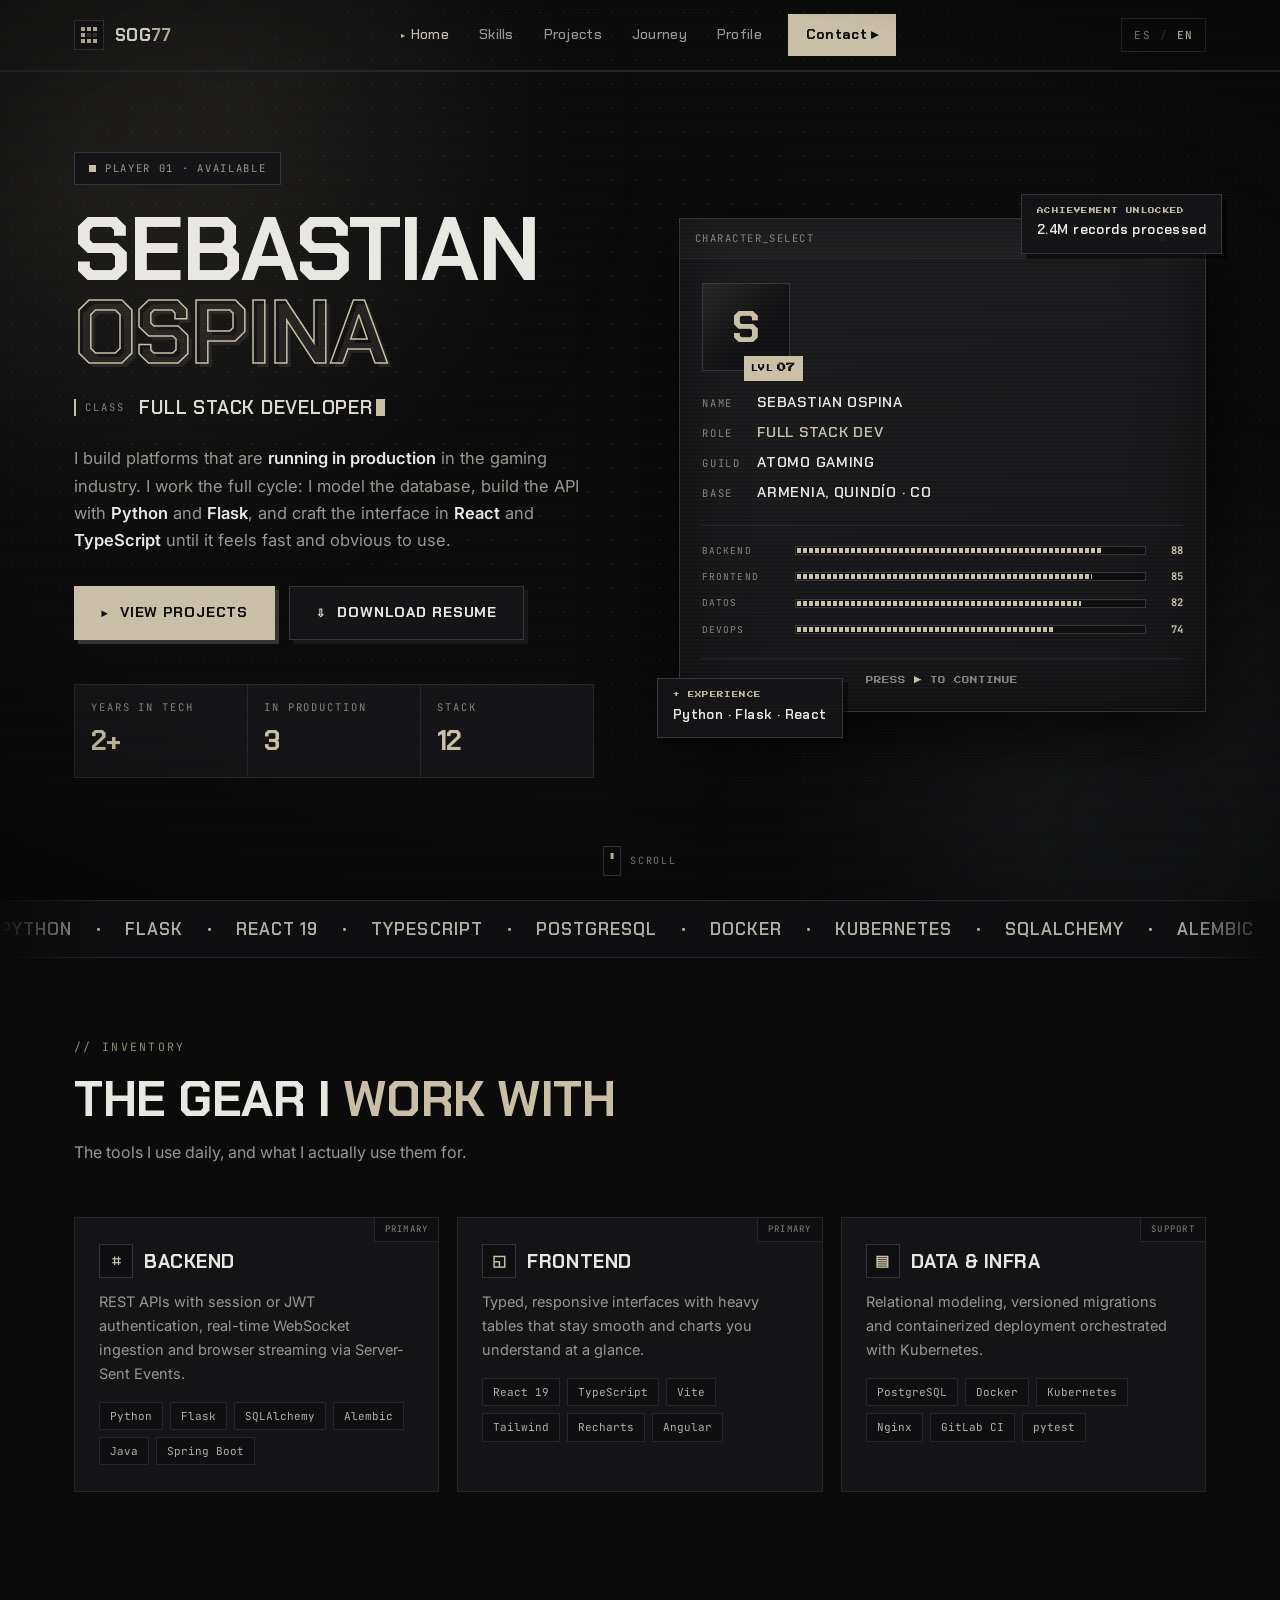
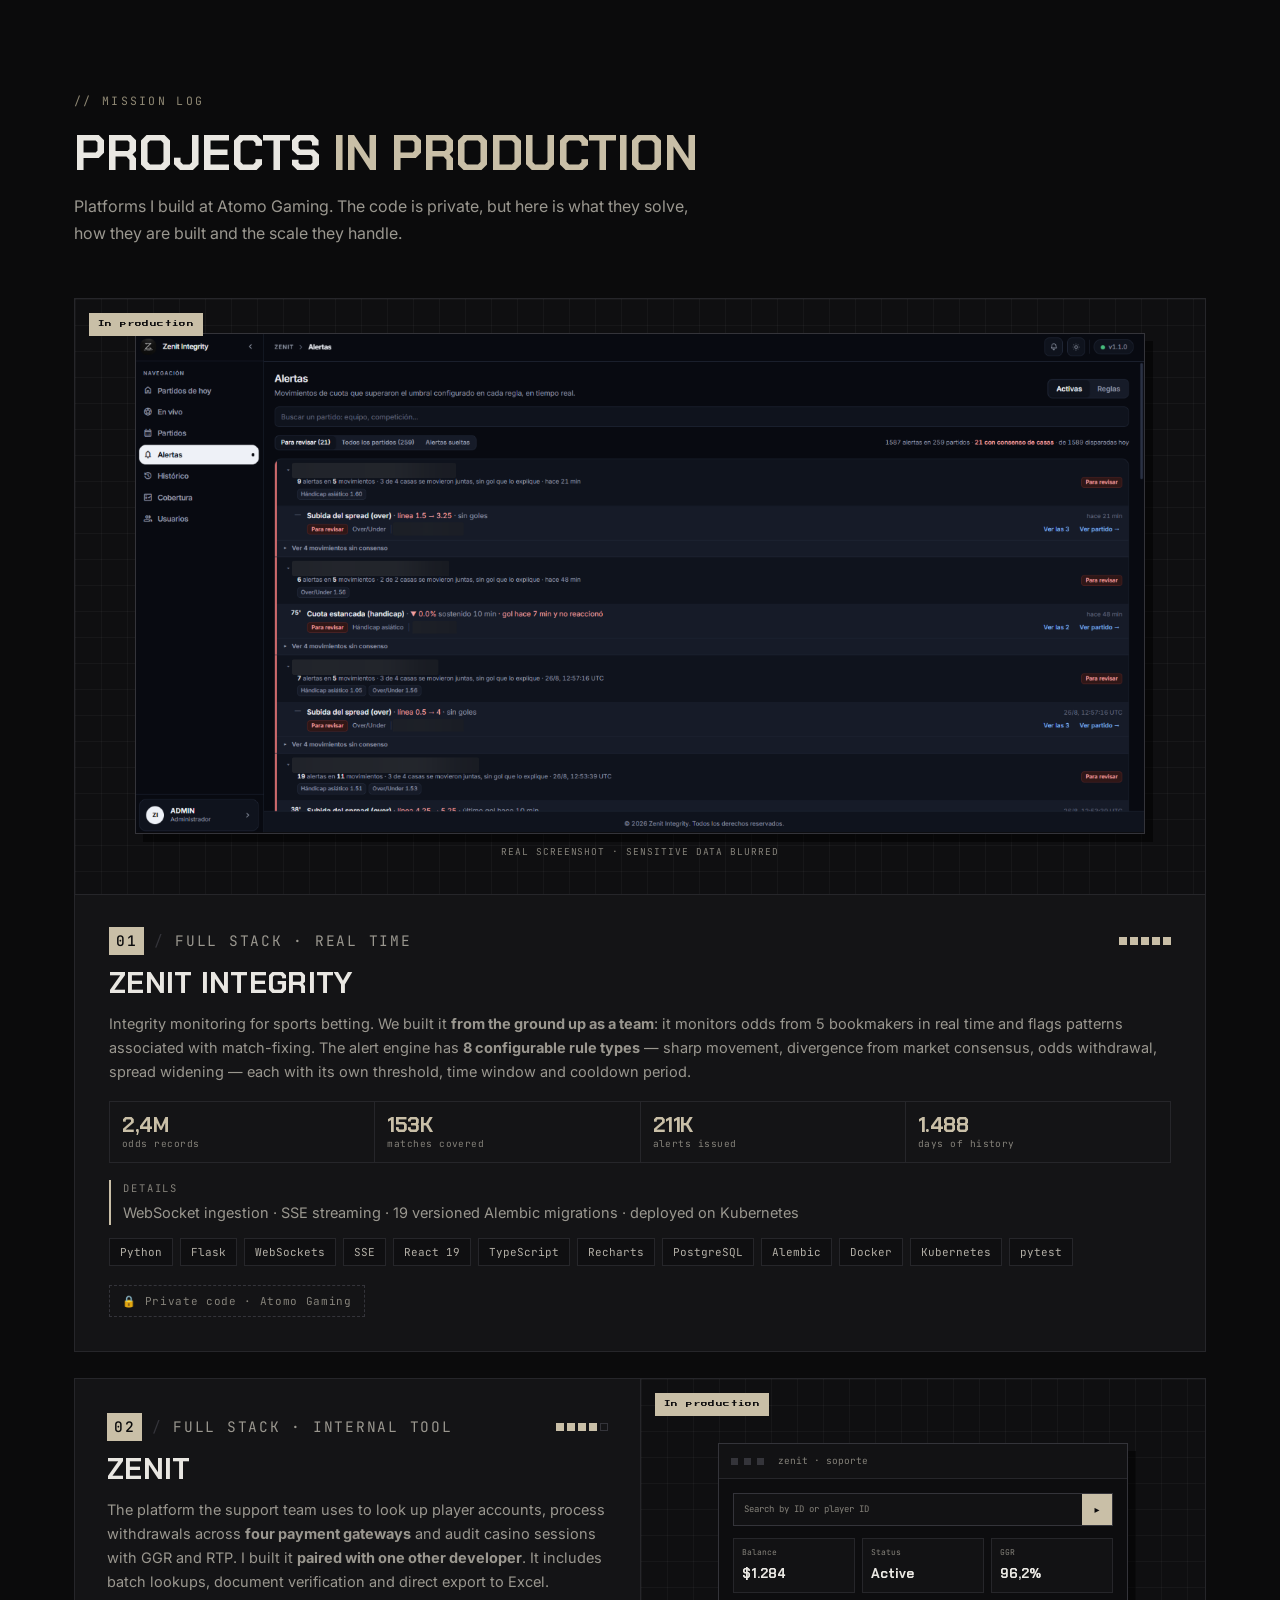
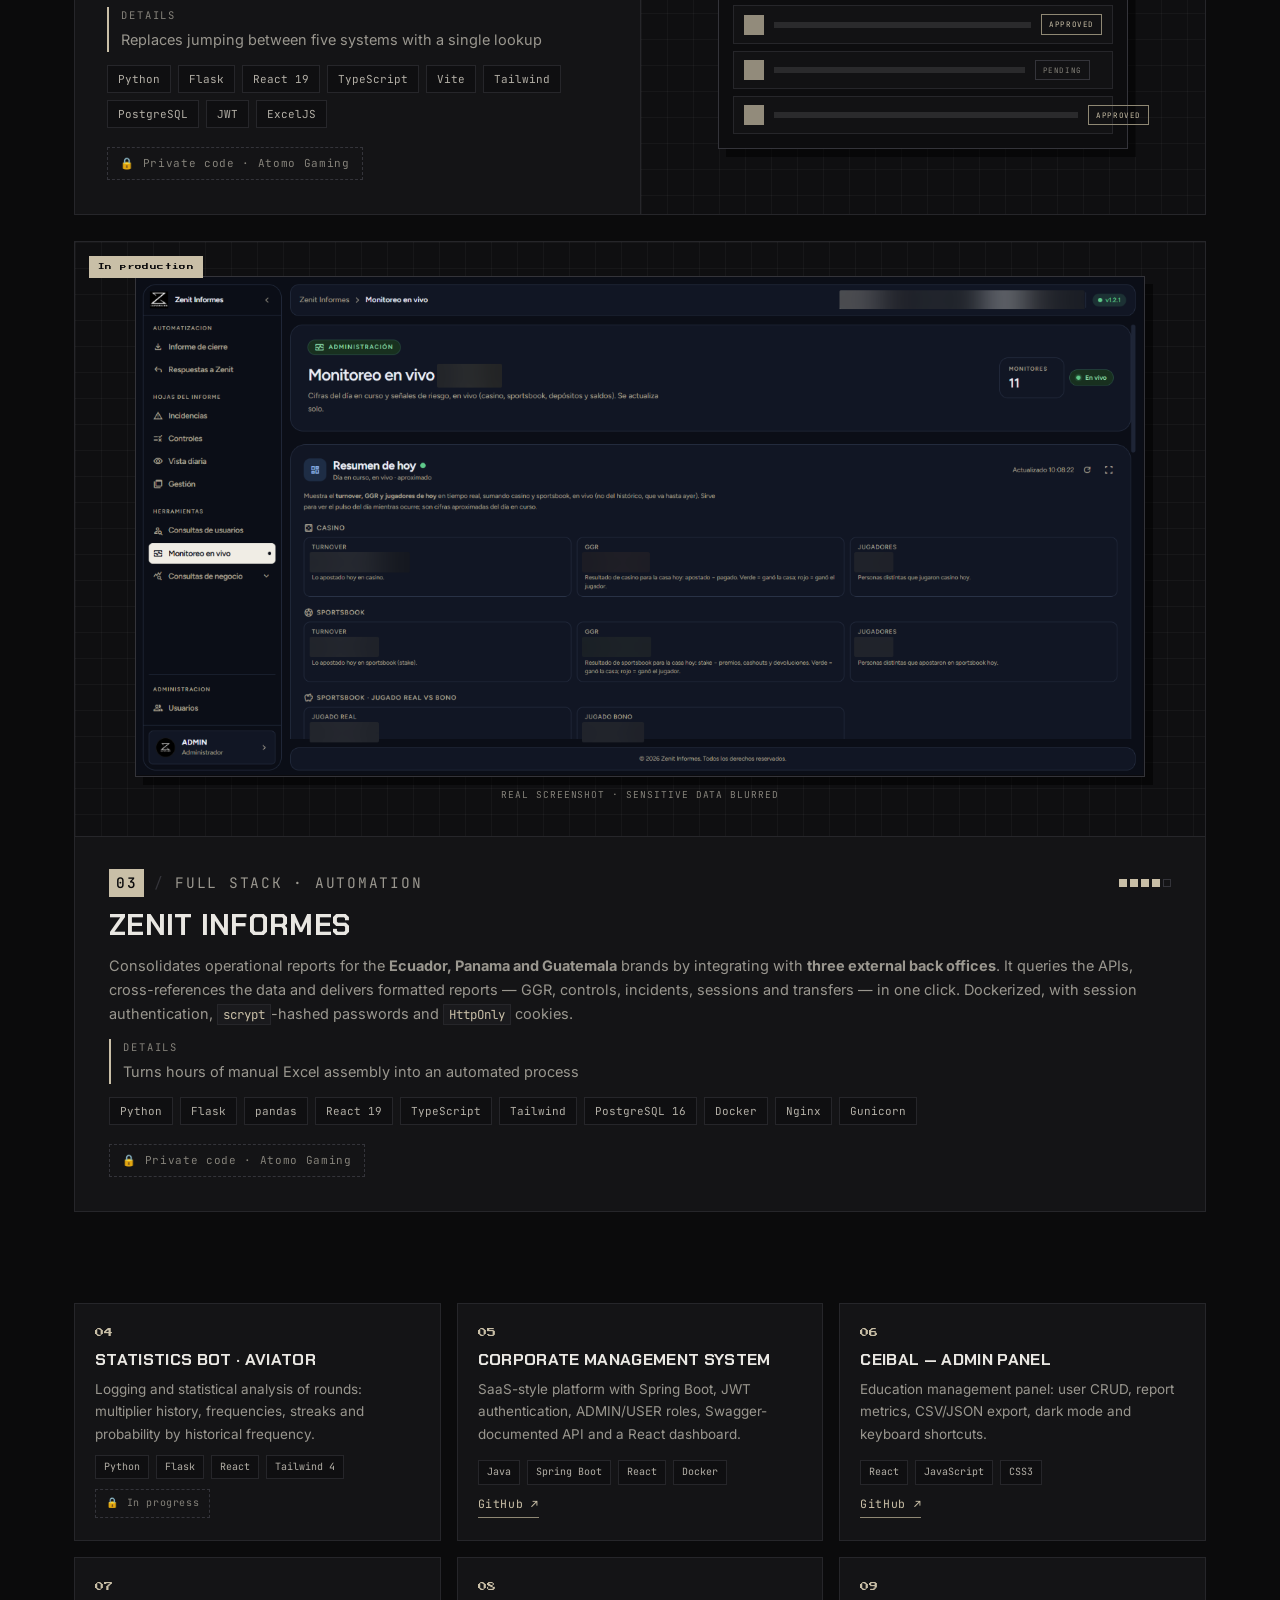
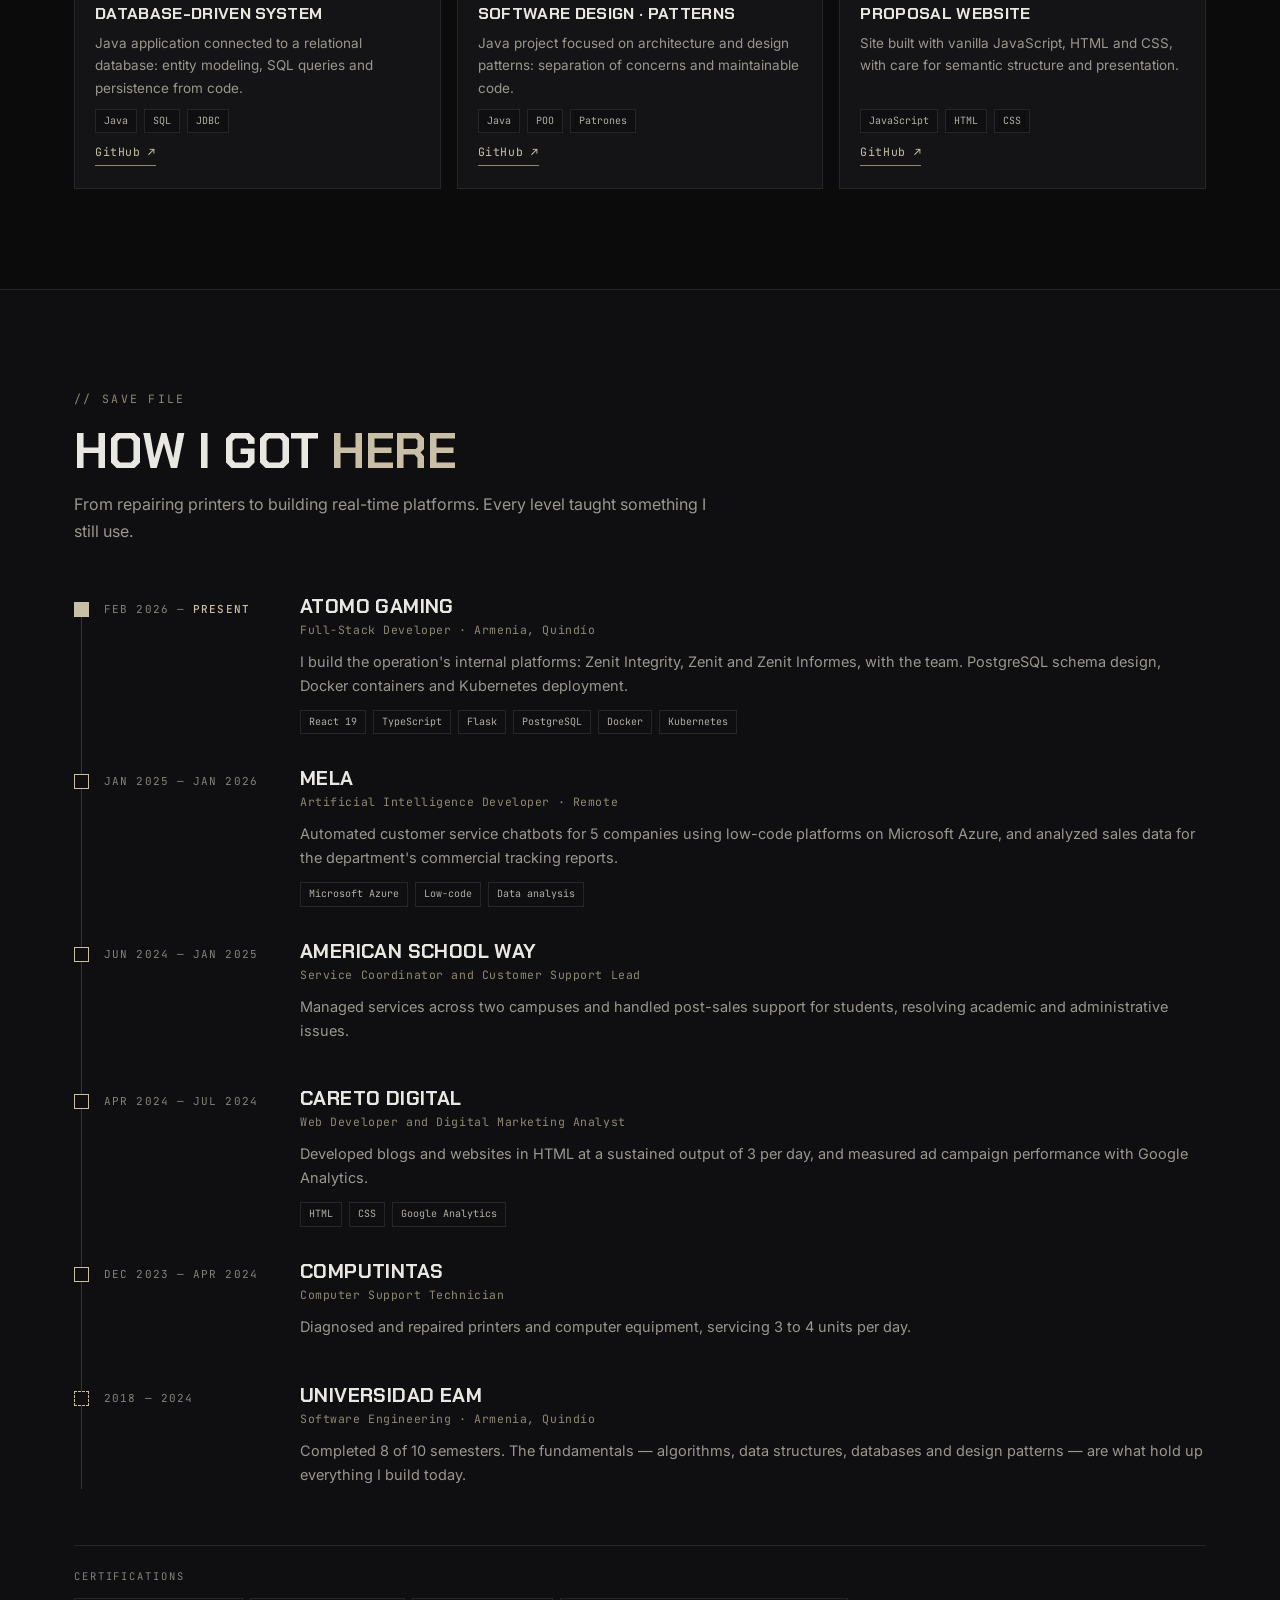
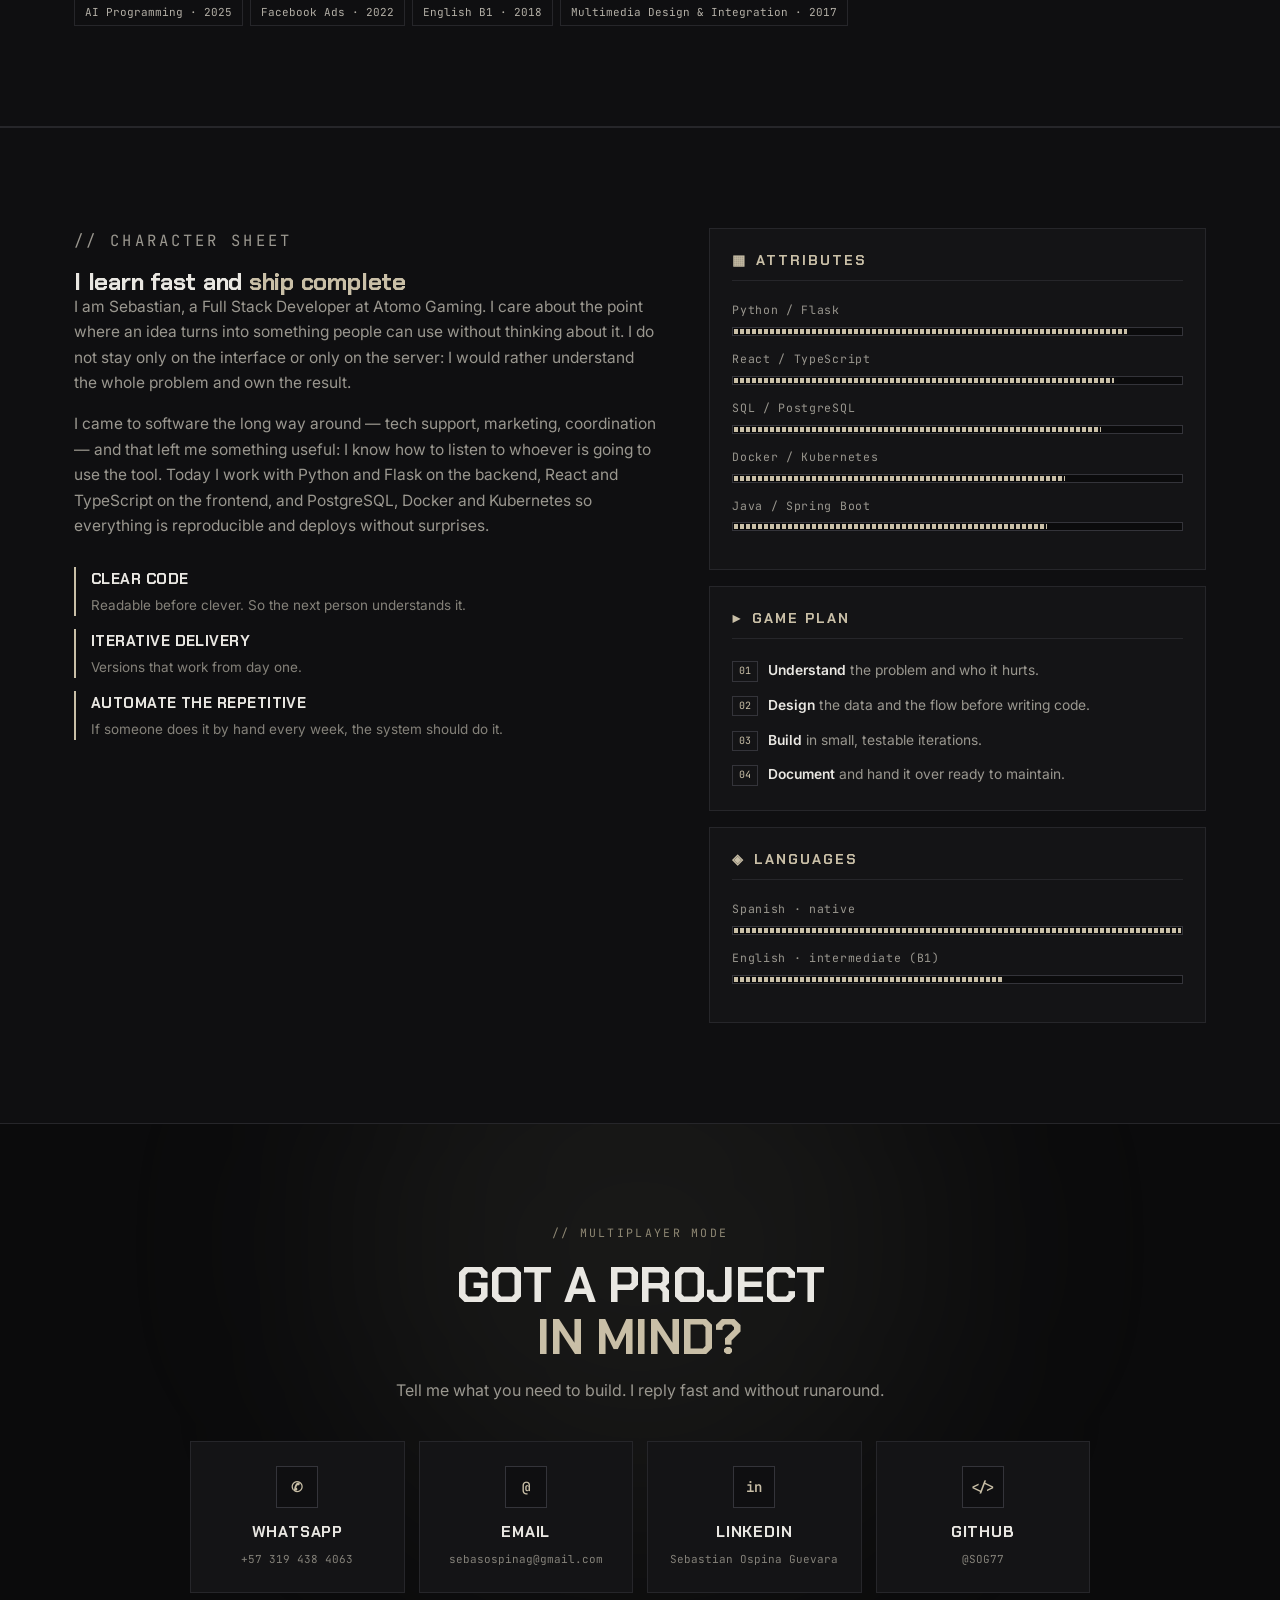
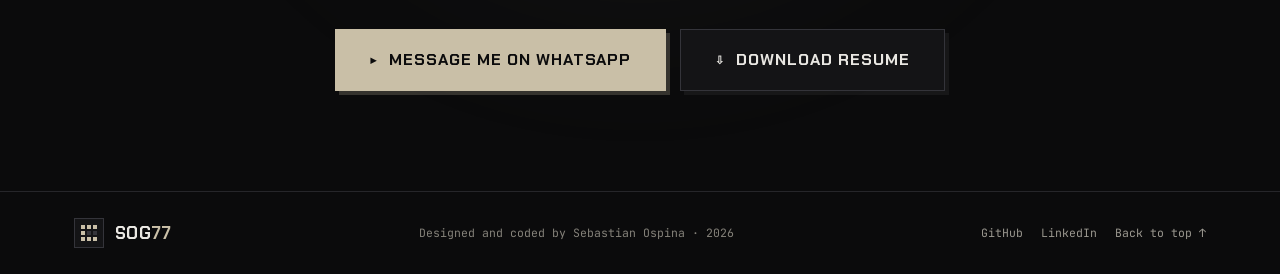
==== commit e155658f: "Agrego capturas reales de Zenit Integrity y Zenit Informes Reemplazan los mockups en CSS de esos dos" ====
--- a/index.html
+++ b/index.html
@@ -253,28 +253,13 @@
     <div class="quests">
 
       <!-- ---------- Misión 01 · Zenit Integrity ---------- -->
-      <article class="quest reveal">
+      <article class="quest reveal wide">
         <div class="quest-visual">
           <span class="stamp" data-i18n="proj.prod">En producción</span>
-          <div class="mock">
-            <div class="mock-bar"><i></i><i></i><i></i><span>zenit_integrity · live</span></div>
-            <div class="mock-body col">
-              <div class="mock-alert">
-                <span class="alert-dot" aria-hidden="true"></span>
-                <b data-i18n="proj.alertLabel">ALERTA · Movimiento brusco</b>
-                <span class="alert-time" data-i18n="proj.alertTime">hace 2 min</span>
-              </div>
-              <svg class="mock-line" viewBox="0 0 300 90" preserveAspectRatio="none" aria-hidden="true">
-                <polyline points="0,62 30,58 60,60 90,54 120,56 150,50 180,52 210,30 240,22 270,26 300,18"
-                          fill="none" stroke="#c9bfa7" stroke-width="2"/>
-                <polyline points="0,70 30,72 60,68 90,70 120,66 150,68 180,64 210,66 240,62 270,64 300,60"
-                          fill="none" stroke="#4a4a52" stroke-width="1.5"/>
-                <circle cx="210" cy="30" r="4" fill="#c9bfa7"/>
-              </svg>
-              <div class="mock-toolbar">
-                <span class="pill">1X2</span><span class="pill">Hándicap</span><span class="pill on" data-i18n="proj.live">En vivo</span>
-              </div>
-            </div>
+          <div class="shot-wrap">
+            <img class="shot" src="assets/img/proyectos/zenit-integrity.png" width="1440" height="713"
+                 loading="lazy" data-i18n-alt="proj.p1alt" alt="Panel de alertas de Zenit Integrity con movimientos de cuota detectados en tiempo real">
+            <p class="shot-note" data-i18n="proj.shotNote">Captura real · datos sensibles difuminados</p>
           </div>
         </div>
 
@@ -360,20 +345,13 @@
       </article>
 
       <!-- ---------- Misión 03 · Zenit Informes ---------- -->
-      <article class="quest reveal">
+      <article class="quest reveal wide">
         <div class="quest-visual">
           <span class="stamp" data-i18n="proj.prod">En producción</span>
-          <div class="mock">
-            <div class="mock-bar"><i></i><i></i><i></i><span>zenit_informes</span></div>
-            <div class="mock-body col">
-              <div class="mock-tabs"><span class="tab on">Ecuador</span><span class="tab">Panamá</span><span class="tab">Guatemala</span></div>
-              <div class="mock-rows">
-                <div><b class="file">XLS</b><em></em><u class="ok" data-i18n="proj.ready">Listo</u></div>
-                <div><b class="file">XLS</b><em></em><u class="ok" data-i18n="proj.ready">Listo</u></div>
-                <div><b class="file">XLS</b><em></em><u class="wait" data-i18n="proj.generating">Generando</u></div>
-              </div>
-              <div class="mock-progress"><i></i></div>
-            </div>
+          <div class="shot-wrap">
+            <img class="shot" src="assets/img/proyectos/zenit-informes.png" width="1440" height="713"
+                 loading="lazy" data-i18n-alt="proj.p3alt" alt="Monitoreo en vivo de Zenit Informes con las cifras del dia por marca">
+            <p class="shot-note" data-i18n="proj.shotNote">Captura real · datos sensibles difuminados</p>
           </div>
         </div>
 
--- a/assets/css/styles.css
+++ b/assets/css/styles.css
@@ -360,6 +360,14 @@
 }
 .quest:hover{border-color:var(--line-2);transform:translateY(-3px);box-shadow:8px 8px 0 rgba(0,0,0,.45)}
 .quest.reverse .quest-visual{order:2}
+/* misiones con captura real: la imagen ocupa el ancho completo */
+.quest.wide{grid-template-columns:1fr}
+.quest.wide .quest-visual{
+  border-right:0;border-bottom:1px solid var(--line);
+  padding:34px 30px;min-height:auto;
+}
+.quest.wide .shot-wrap{max-width:1010px}
+.quest.wide .quest-body{padding:32px 34px 34px}
 
 .quest-visual{
   position:relative;display:grid;place-items:center;padding:36px 32px;min-height:320px;
@@ -375,6 +383,19 @@
   font-family:var(--pixel);font-size:6.5px;letter-spacing:.06em;
   background:var(--sand);color:#0b0b0c;padding:6px 9px;
 }
+/* captura real de la aplicacion */
+.shot-wrap{width:100%;max-width:470px;display:grid;gap:10px;justify-items:center}
+.shot{
+  width:100%;height:auto;display:block;
+  border:1px solid var(--line-2);box-shadow:8px 8px 0 rgba(0,0,0,.5);
+  transition:transform .3s ease;
+}
+.quest:hover .shot{transform:translate(-3px,-3px)}
+.shot-note{
+  font-family:var(--mono);font-size:9.5px;letter-spacing:.1em;
+  text-transform:uppercase;color:var(--dim);text-align:center;
+}
+
 .mock{
   width:100%;max-width:410px;border:1px solid var(--line-2);background:#0d0d0f;
   box-shadow:8px 8px 0 rgba(0,0,0,.5);transition:transform .3s ease;
@@ -663,6 +684,9 @@
   .ticker-track span{font-size:15px}
   .quest-visual{padding:24px 18px;min-height:auto}
   .quest-body{padding:24px 20px}
+  .quest.wide .quest-visual{padding:18px 12px}
+  .quest.wide .quest-body{padding:24px 20px}
+  .shot-note{font-size:8.5px;letter-spacing:.06em}
   .diff{margin-left:0}
   .sides{grid-template-columns:1fr}
   .contact-cards{grid-template-columns:1fr}
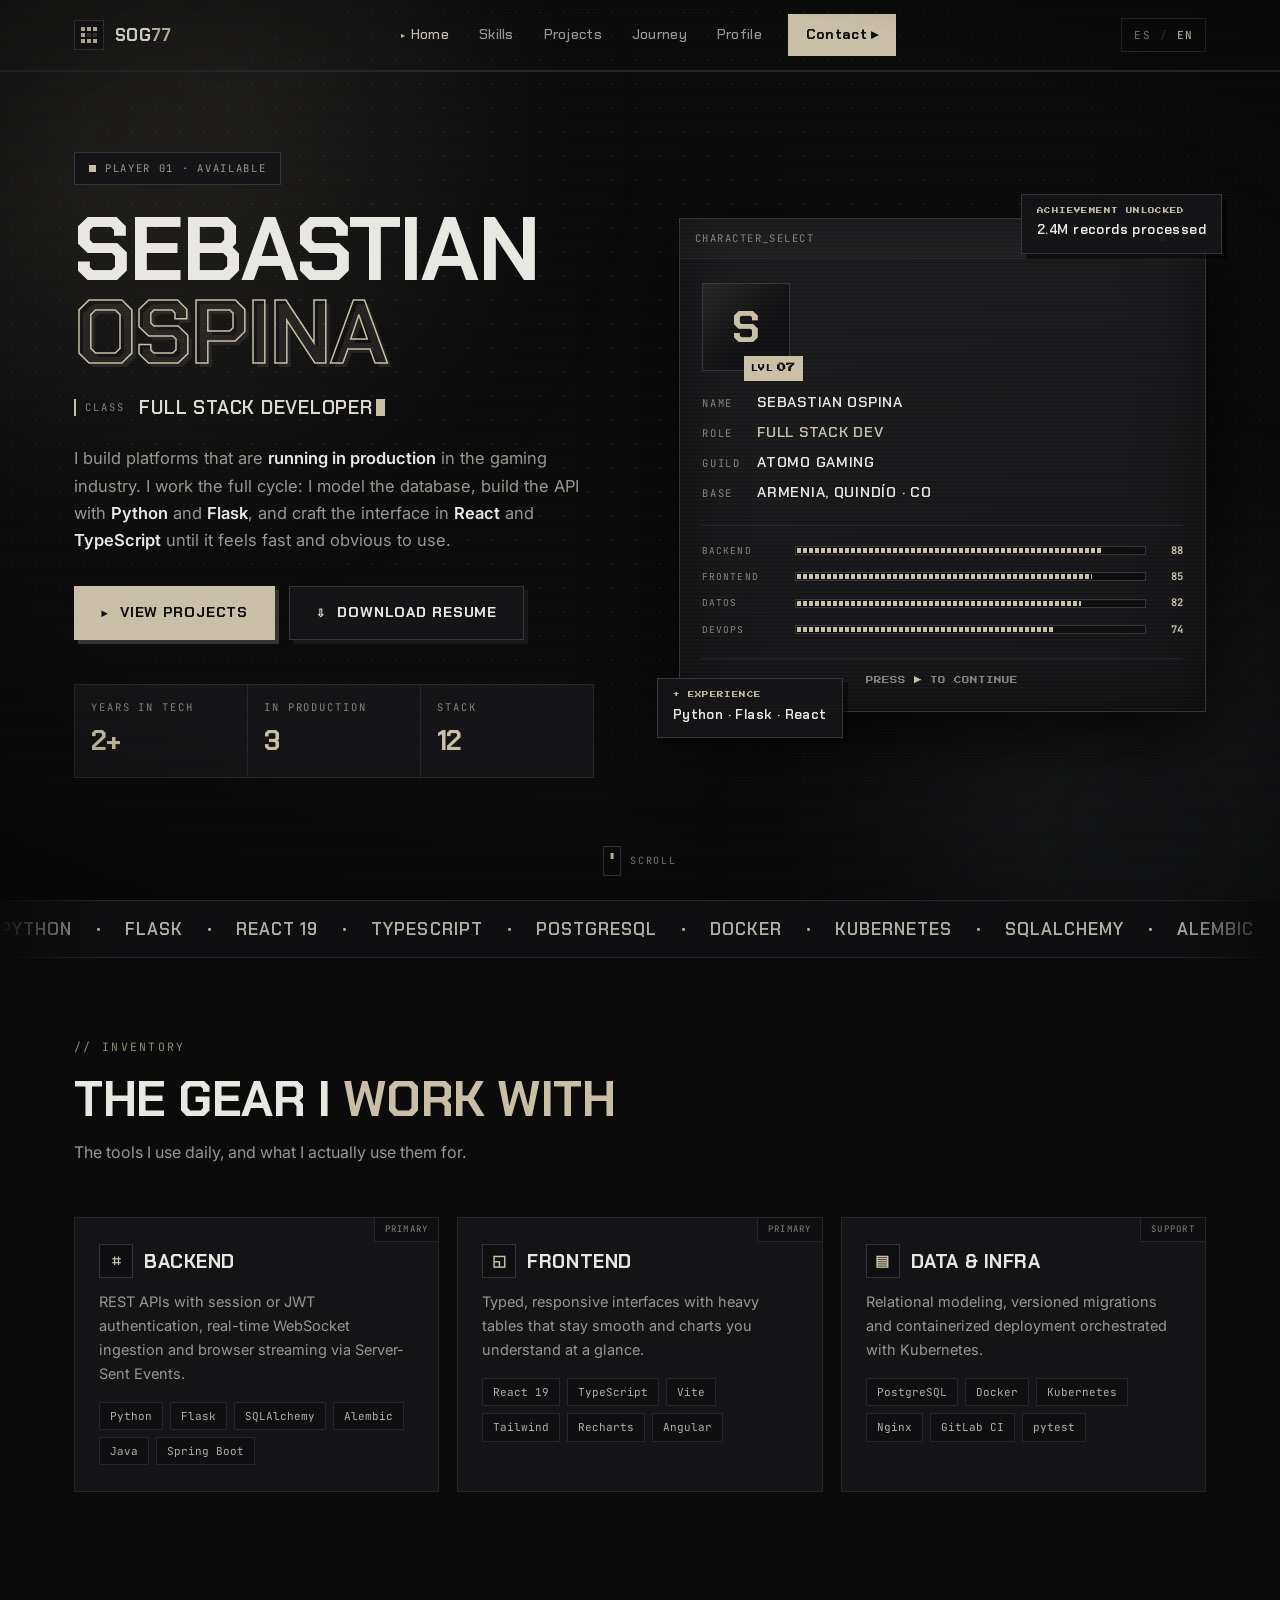
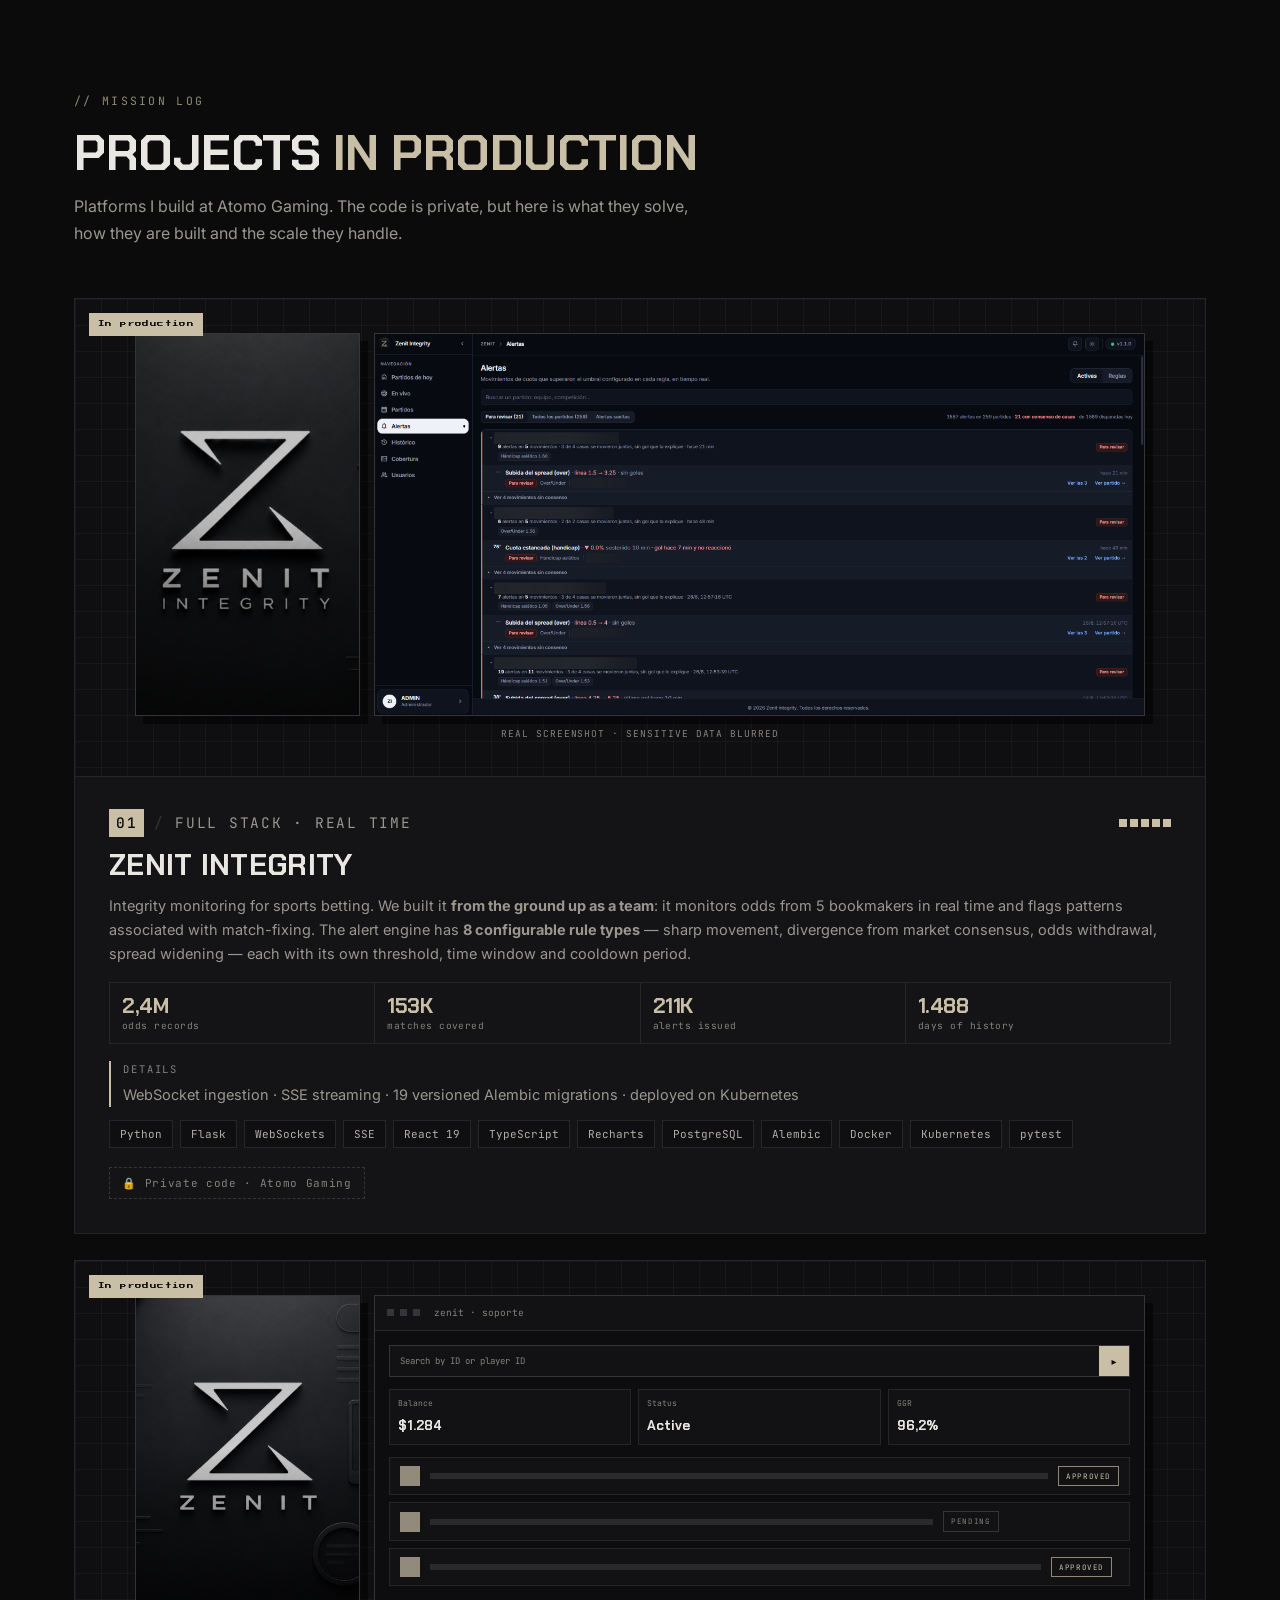
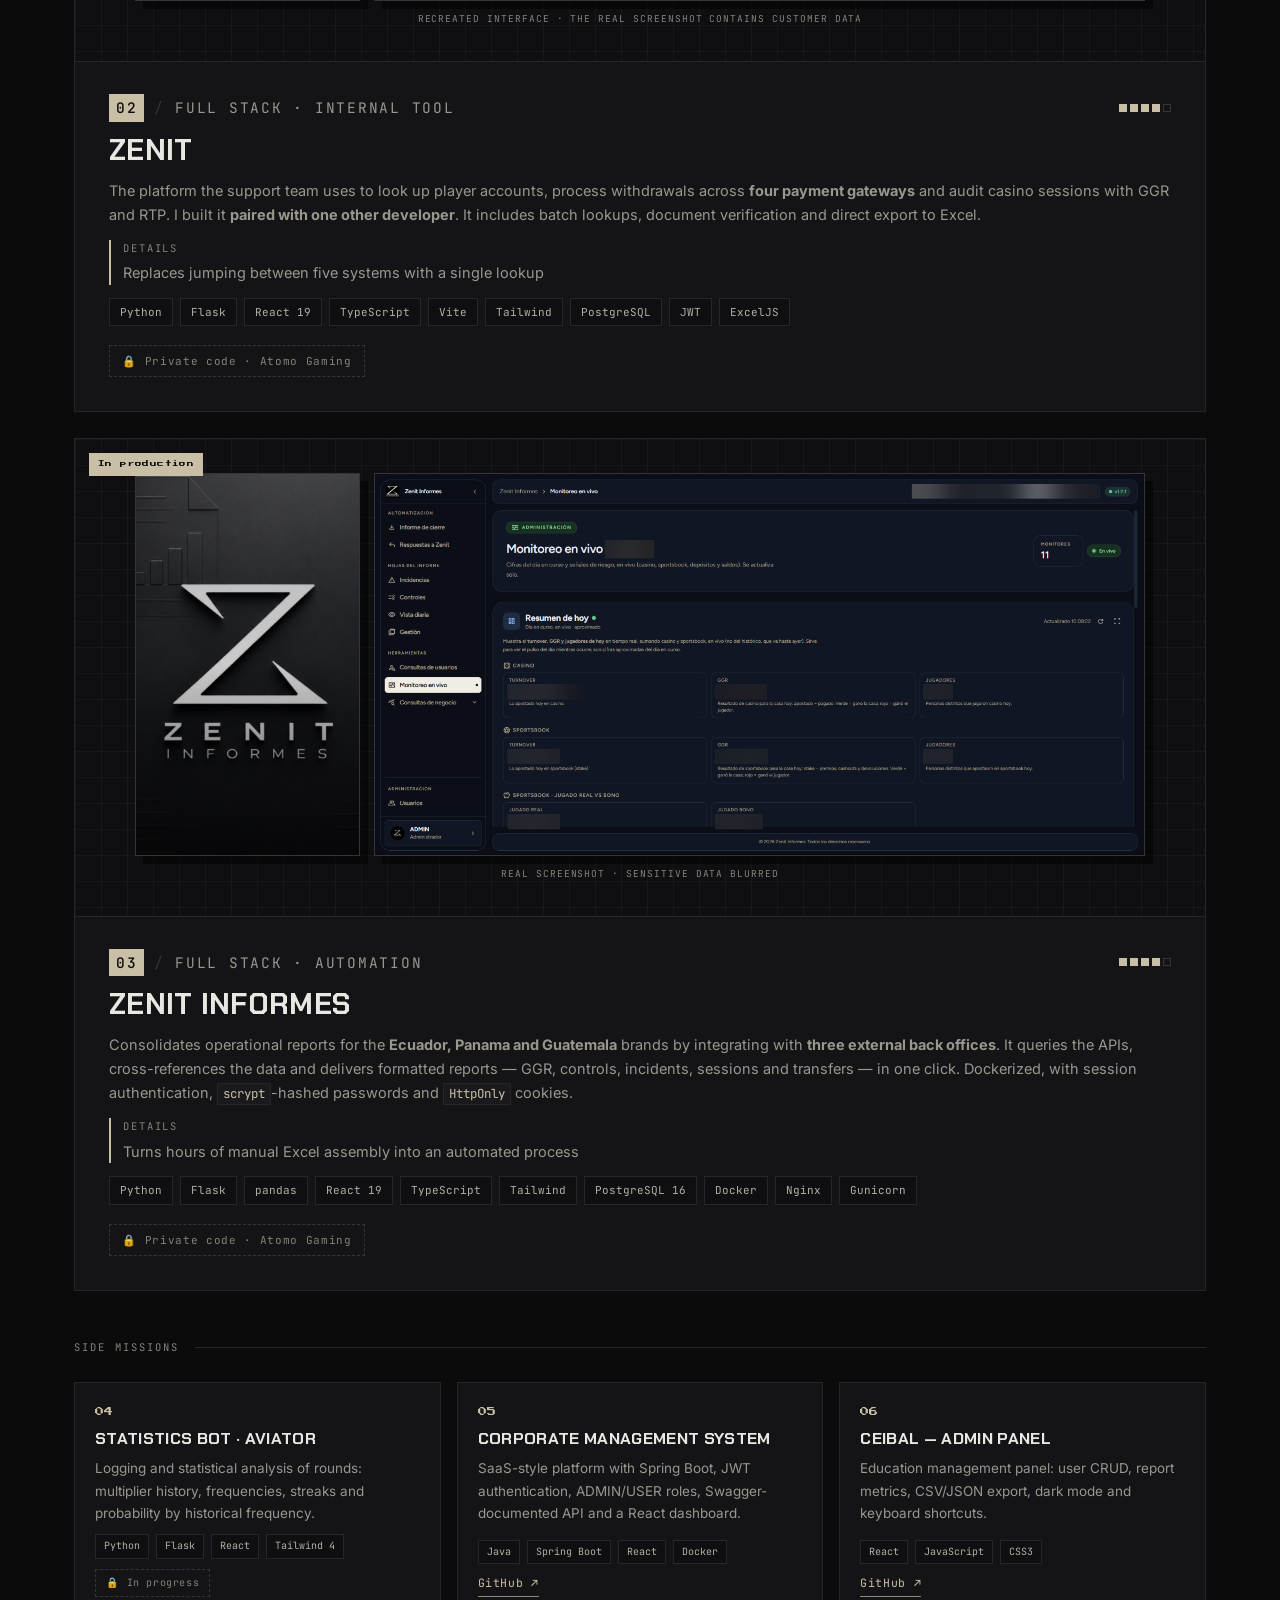
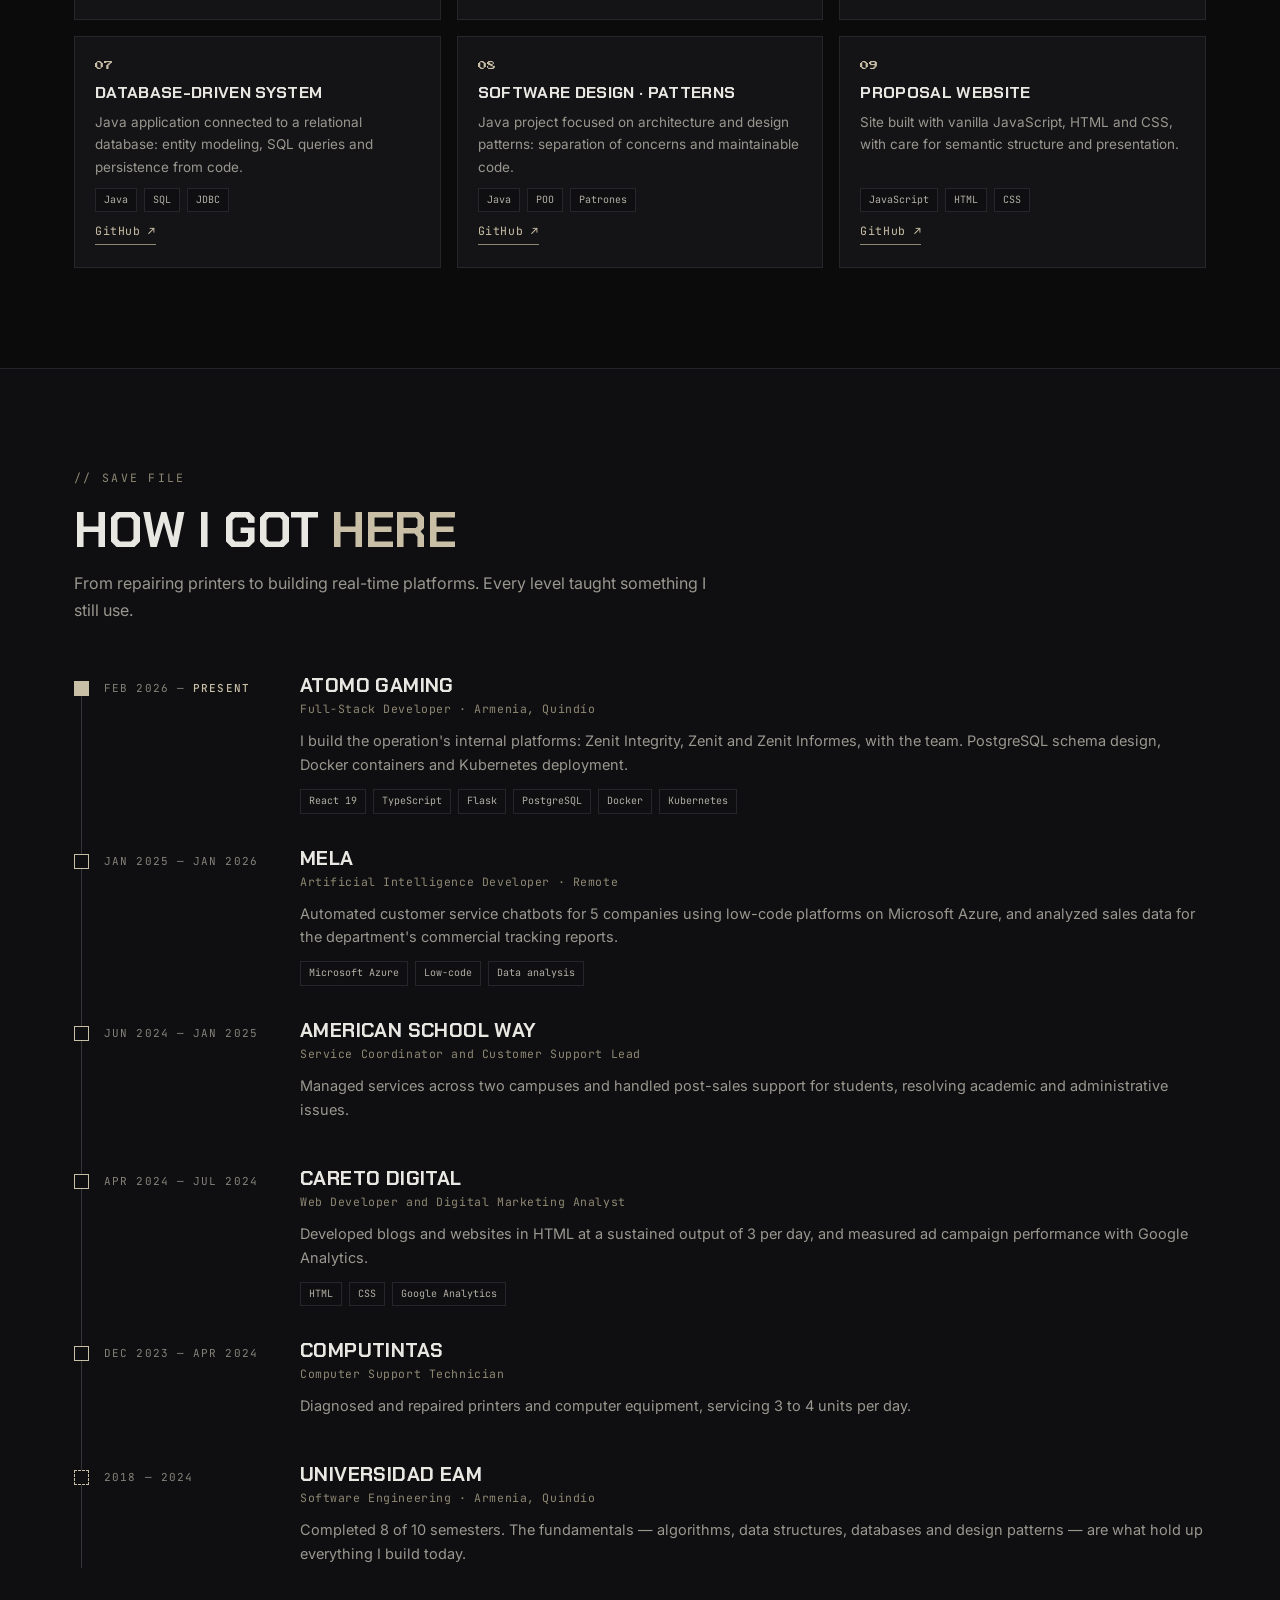
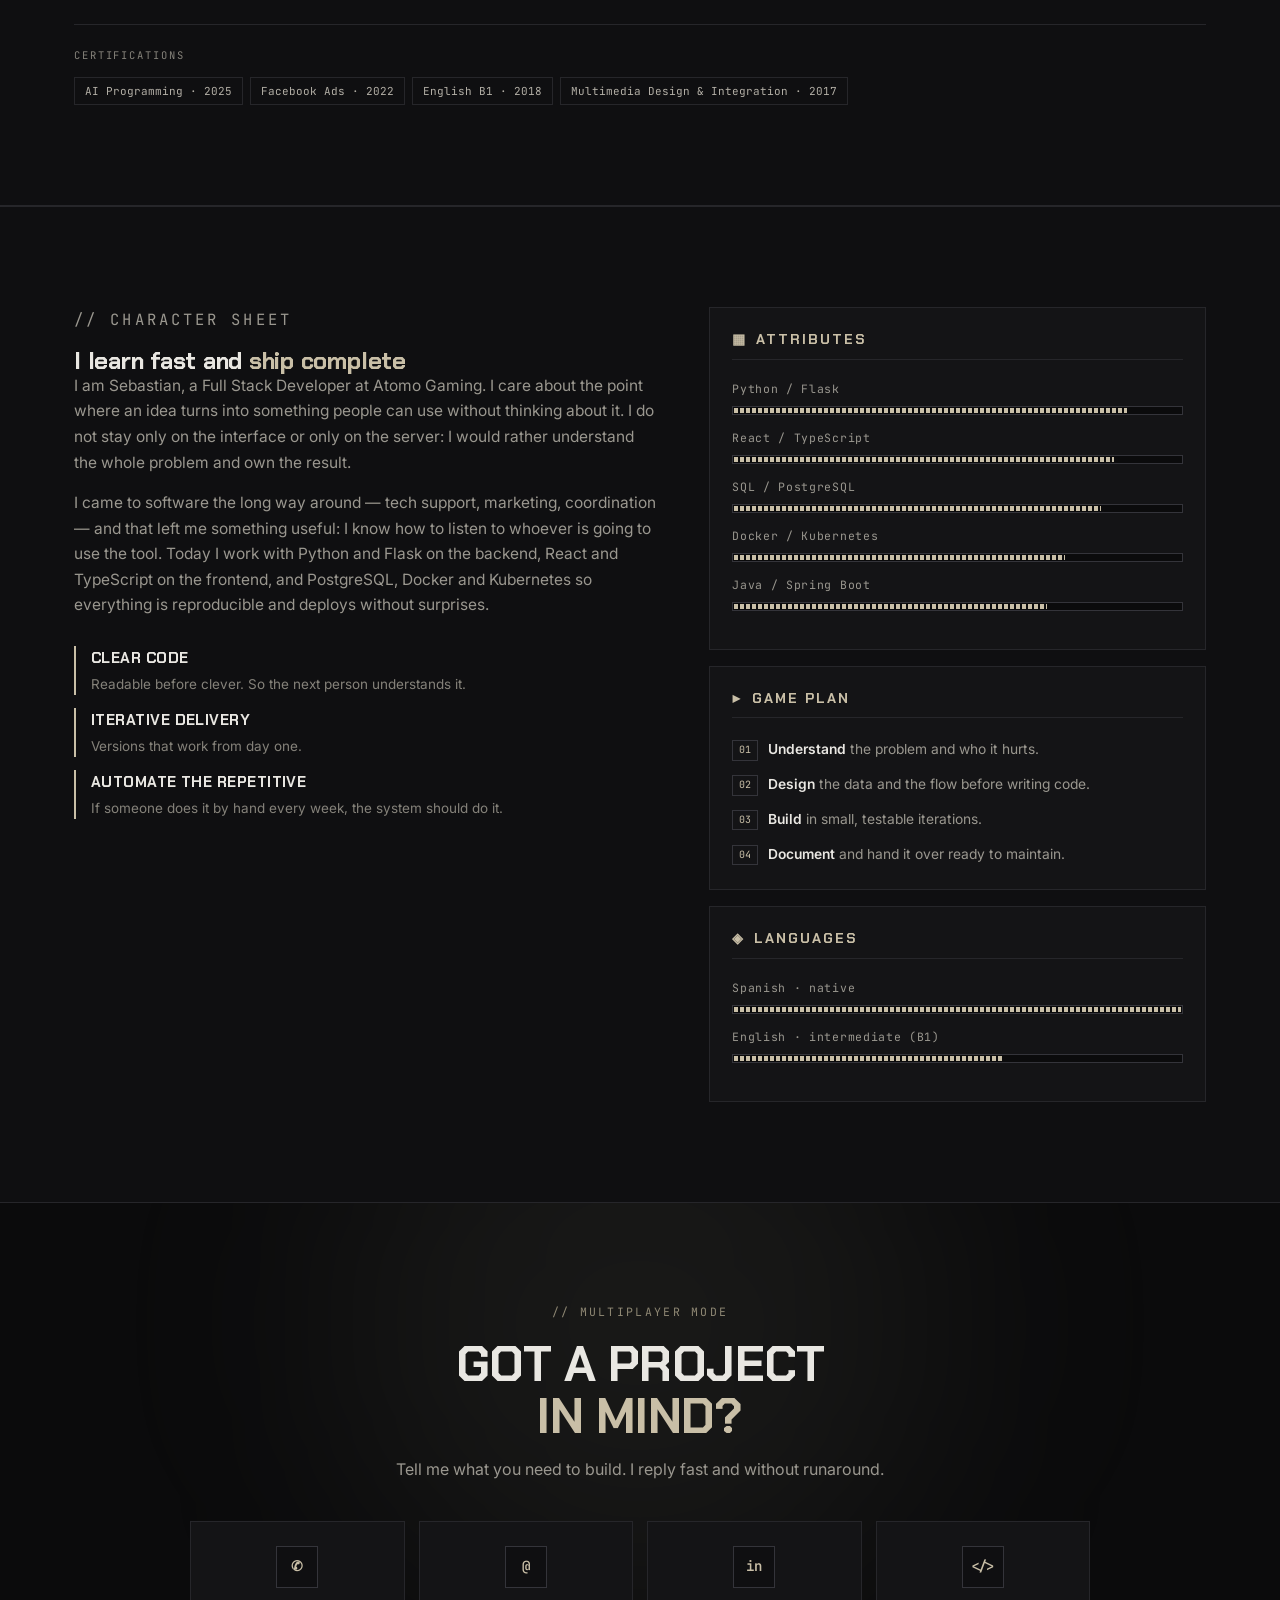
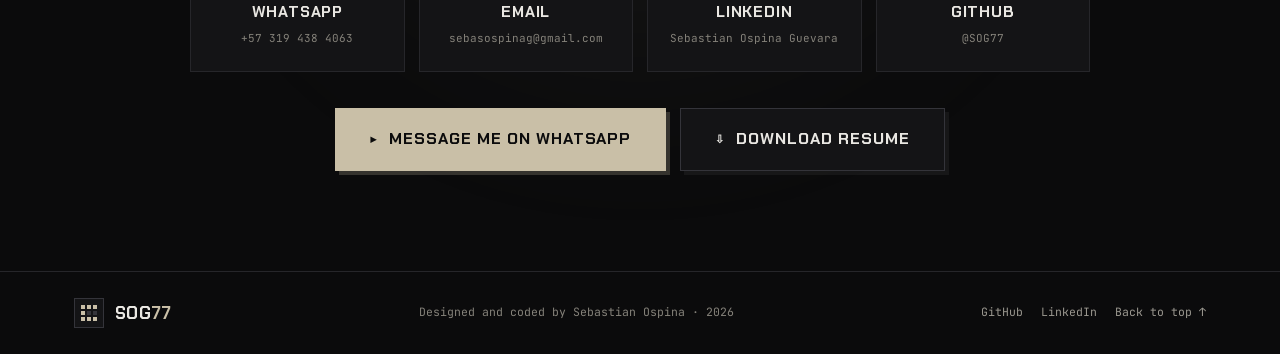
==== commit bd5f3321: "Agrego el logo de cada plataforma junto a su interfaz Cada proyecto muestra ahora dos imágenes: el p" ====
--- a/index.html
+++ b/index.html
@@ -257,8 +257,12 @@
         <div class="quest-visual">
           <span class="stamp" data-i18n="proj.prod">En producción</span>
           <div class="shot-wrap">
-            <img class="shot" src="assets/img/proyectos/zenit-integrity.png" width="1440" height="713"
-                 loading="lazy" data-i18n-alt="proj.p1alt" alt="Panel de alertas de Zenit Integrity con movimientos de cuota detectados en tiempo real">
+            <div class="shot-pair">
+              <img class="brand" src="assets/img/proyectos/zenit-integrity-marca.png" width="540" height="540"
+                   loading="lazy" data-i18n-alt="proj.p1brand" alt="Logo de Zenit Integrity">
+              <img class="shot" src="assets/img/proyectos/zenit-integrity.png" width="1440" height="713"
+                   loading="lazy" data-i18n-alt="proj.p1alt" alt="Panel de alertas de Zenit Integrity con movimientos de cuota detectados en tiempo real">
+            </div>
             <p class="shot-note" data-i18n="proj.shotNote">Captura real · datos sensibles difuminados</p>
           </div>
         </div>
@@ -298,10 +302,14 @@
       </article>
 
       <!-- ---------- Misión 02 · Zenit ---------- -->
-      <article class="quest reverse reveal">
+      <article class="quest reveal wide">
         <div class="quest-visual">
           <span class="stamp" data-i18n="proj.prod">En producción</span>
-          <div class="mock">
+          <div class="shot-wrap">
+            <div class="shot-pair">
+              <img class="brand" src="assets/img/proyectos/zenit-marca.png" width="540" height="540"
+                   loading="lazy" data-i18n-alt="proj.p2brand" alt="Logo de Zenit">
+              <div class="mock">
             <div class="mock-bar"><i></i><i></i><i></i><span>zenit · soporte</span></div>
             <div class="mock-body col">
               <div class="mock-search"><span class="mock-input" data-i18n="proj.searchPlaceholder">Buscar por cédula o ID de jugador</span><span class="mock-go" aria-hidden="true">▸</span></div>
@@ -316,6 +324,9 @@
                 <div><b></b><em></em><u class="ok" data-i18n="proj.approved">Aprobado</u></div>
               </div>
             </div>
+          </div>
+            </div>
+            <p class="shot-note" data-i18n="proj.mockNote">Interfaz recreada · la captura real contiene datos de clientes</p>
           </div>
         </div>
 
@@ -349,8 +360,12 @@
         <div class="quest-visual">
           <span class="stamp" data-i18n="proj.prod">En producción</span>
           <div class="shot-wrap">
-            <img class="shot" src="assets/img/proyectos/zenit-informes.png" width="1440" height="713"
-                 loading="lazy" data-i18n-alt="proj.p3alt" alt="Monitoreo en vivo de Zenit Informes con las cifras del dia por marca">
+            <div class="shot-pair">
+              <img class="brand" src="assets/img/proyectos/zenit-informes-marca.png" width="540" height="540"
+                   loading="lazy" data-i18n-alt="proj.p3brand" alt="Logo de Zenit Informes">
+              <img class="shot" src="assets/img/proyectos/zenit-informes.png" width="1440" height="713"
+                   loading="lazy" data-i18n-alt="proj.p3alt" alt="Monitoreo en vivo de Zenit Informes con las cifras del dia por marca">
+            </div>
             <p class="shot-note" data-i18n="proj.shotNote">Captura real · datos sensibles difuminados</p>
           </div>
         </div>
--- a/assets/css/styles.css
+++ b/assets/css/styles.css
@@ -391,6 +391,14 @@
   transition:transform .3s ease;
 }
 .quest:hover .shot{transform:translate(-3px,-3px)}
+.shot-pair{display:grid;grid-template-columns:225px 1fr;gap:14px;align-items:stretch;width:100%}
+.brand{
+  width:100%;height:100%;object-fit:cover;display:block;
+  border:1px solid var(--line-2);box-shadow:8px 8px 0 rgba(0,0,0,.5);
+  transition:transform .3s ease;
+}
+.quest:hover .brand{transform:translate(-3px,-3px)}
+.shot-pair .mock{max-width:none;width:100%;align-self:stretch}
 .shot-note{
   font-family:var(--mono);font-size:9.5px;letter-spacing:.1em;
   text-transform:uppercase;color:var(--dim);text-align:center;
@@ -684,6 +692,8 @@
   .ticker-track span{font-size:15px}
   .quest-visual{padding:24px 18px;min-height:auto}
   .quest-body{padding:24px 20px}
+  .shot-pair{grid-template-columns:1fr;gap:10px}
+  .brand{aspect-ratio:16/7;height:auto}
   .quest.wide .quest-visual{padding:18px 12px}
   .quest.wide .quest-body{padding:24px 20px}
   .shot-note{font-size:8.5px;letter-spacing:.06em}
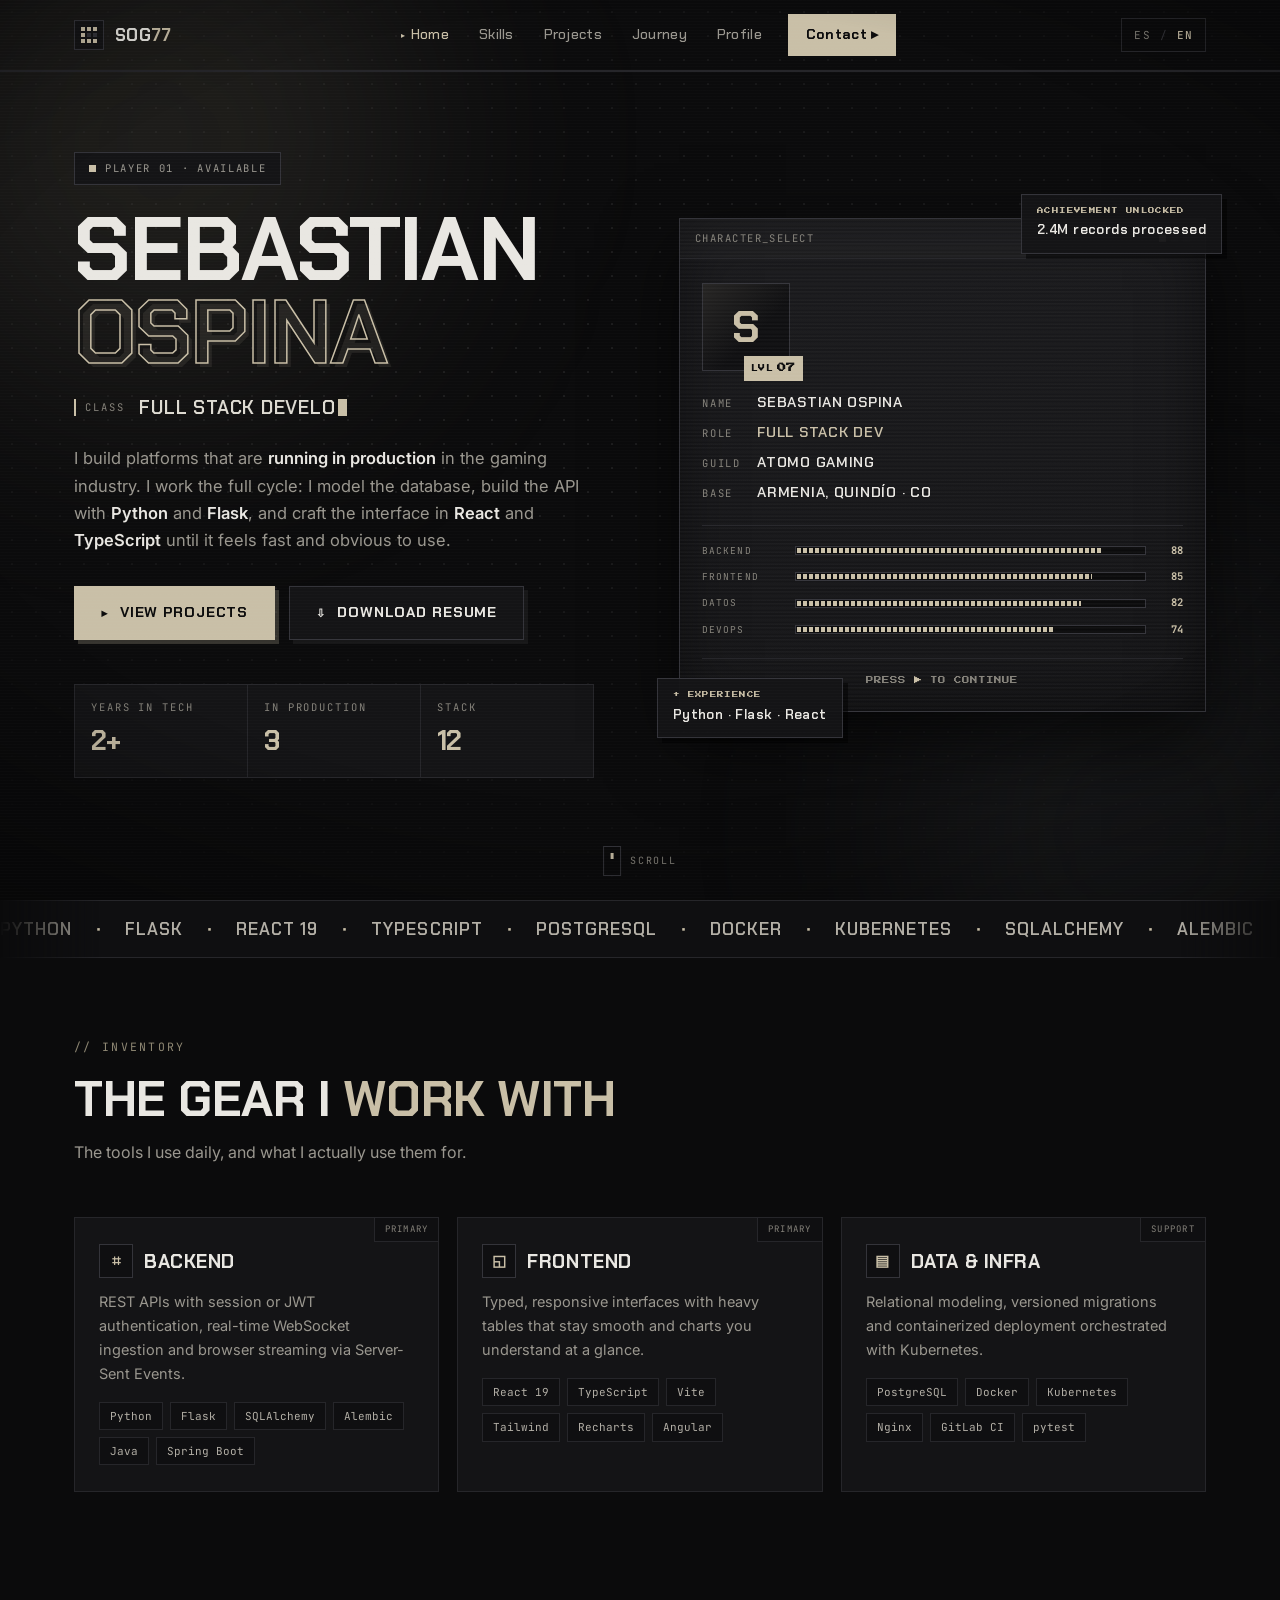
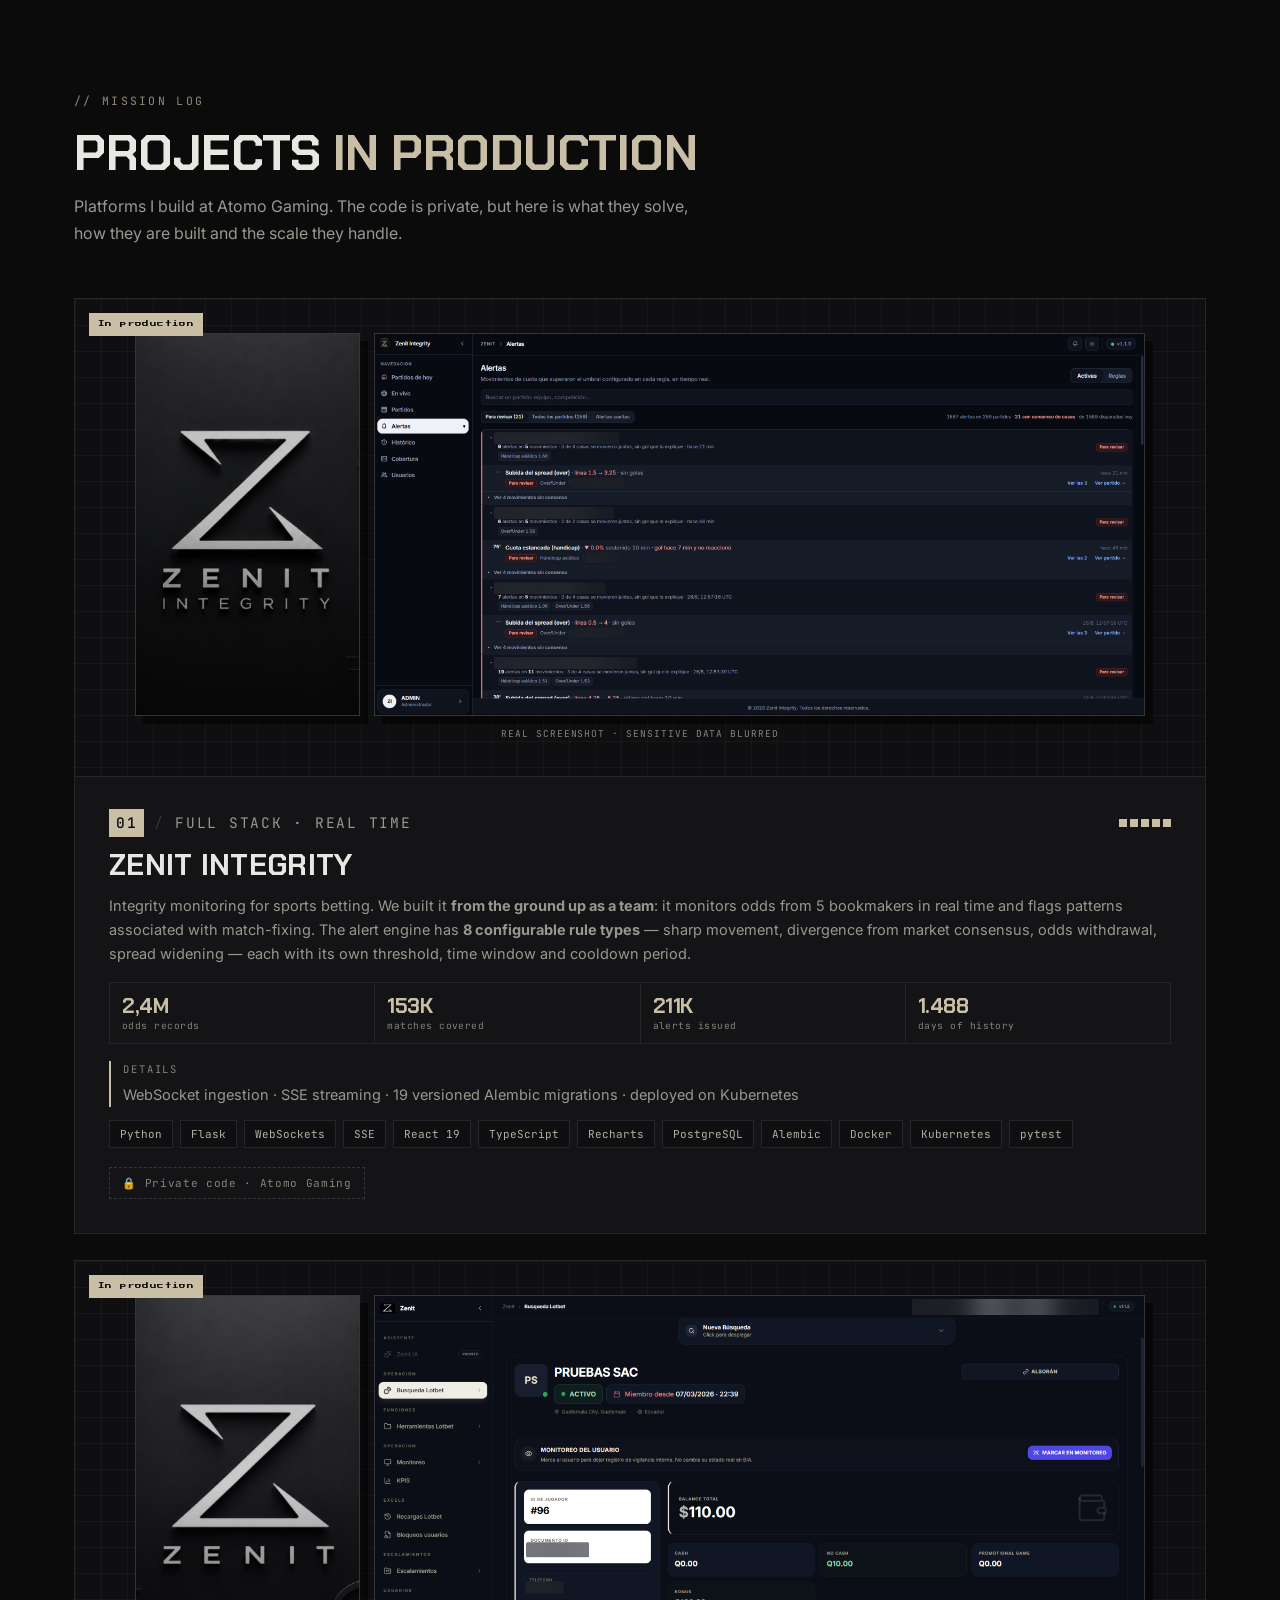
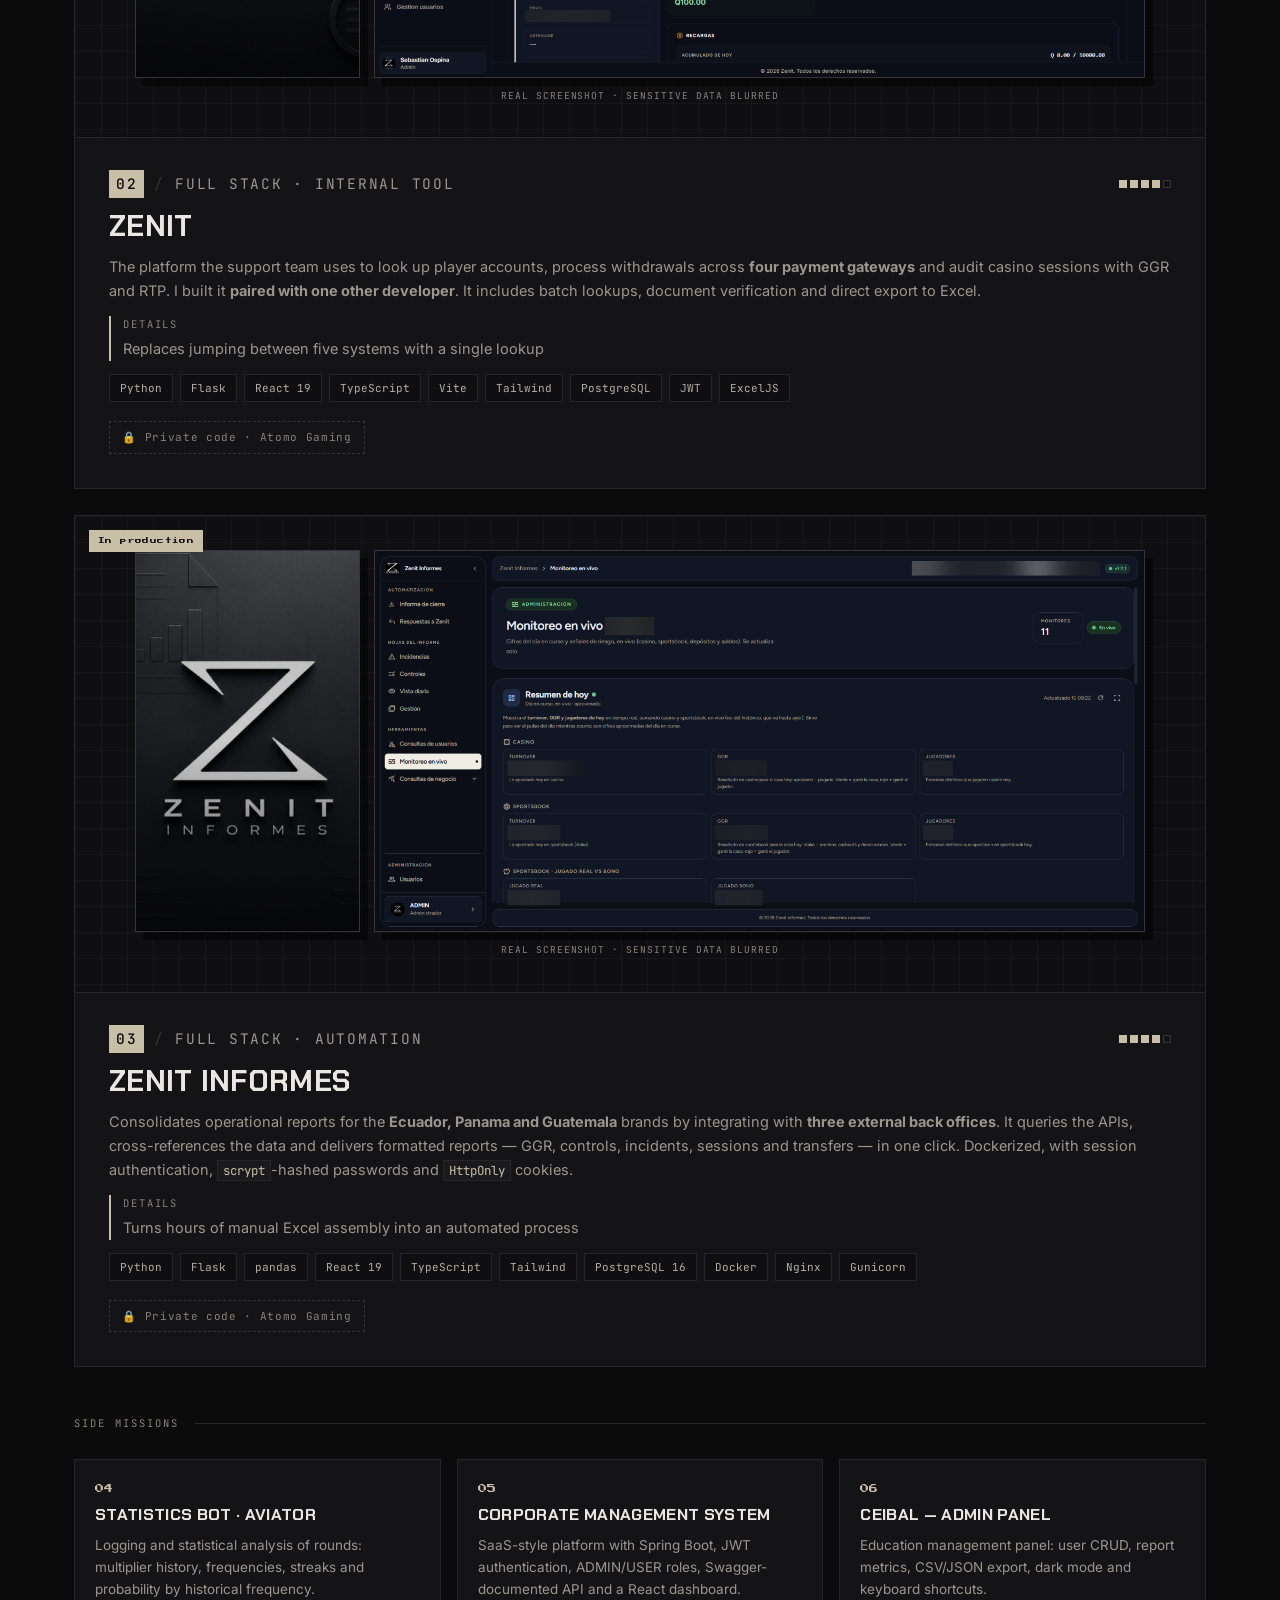
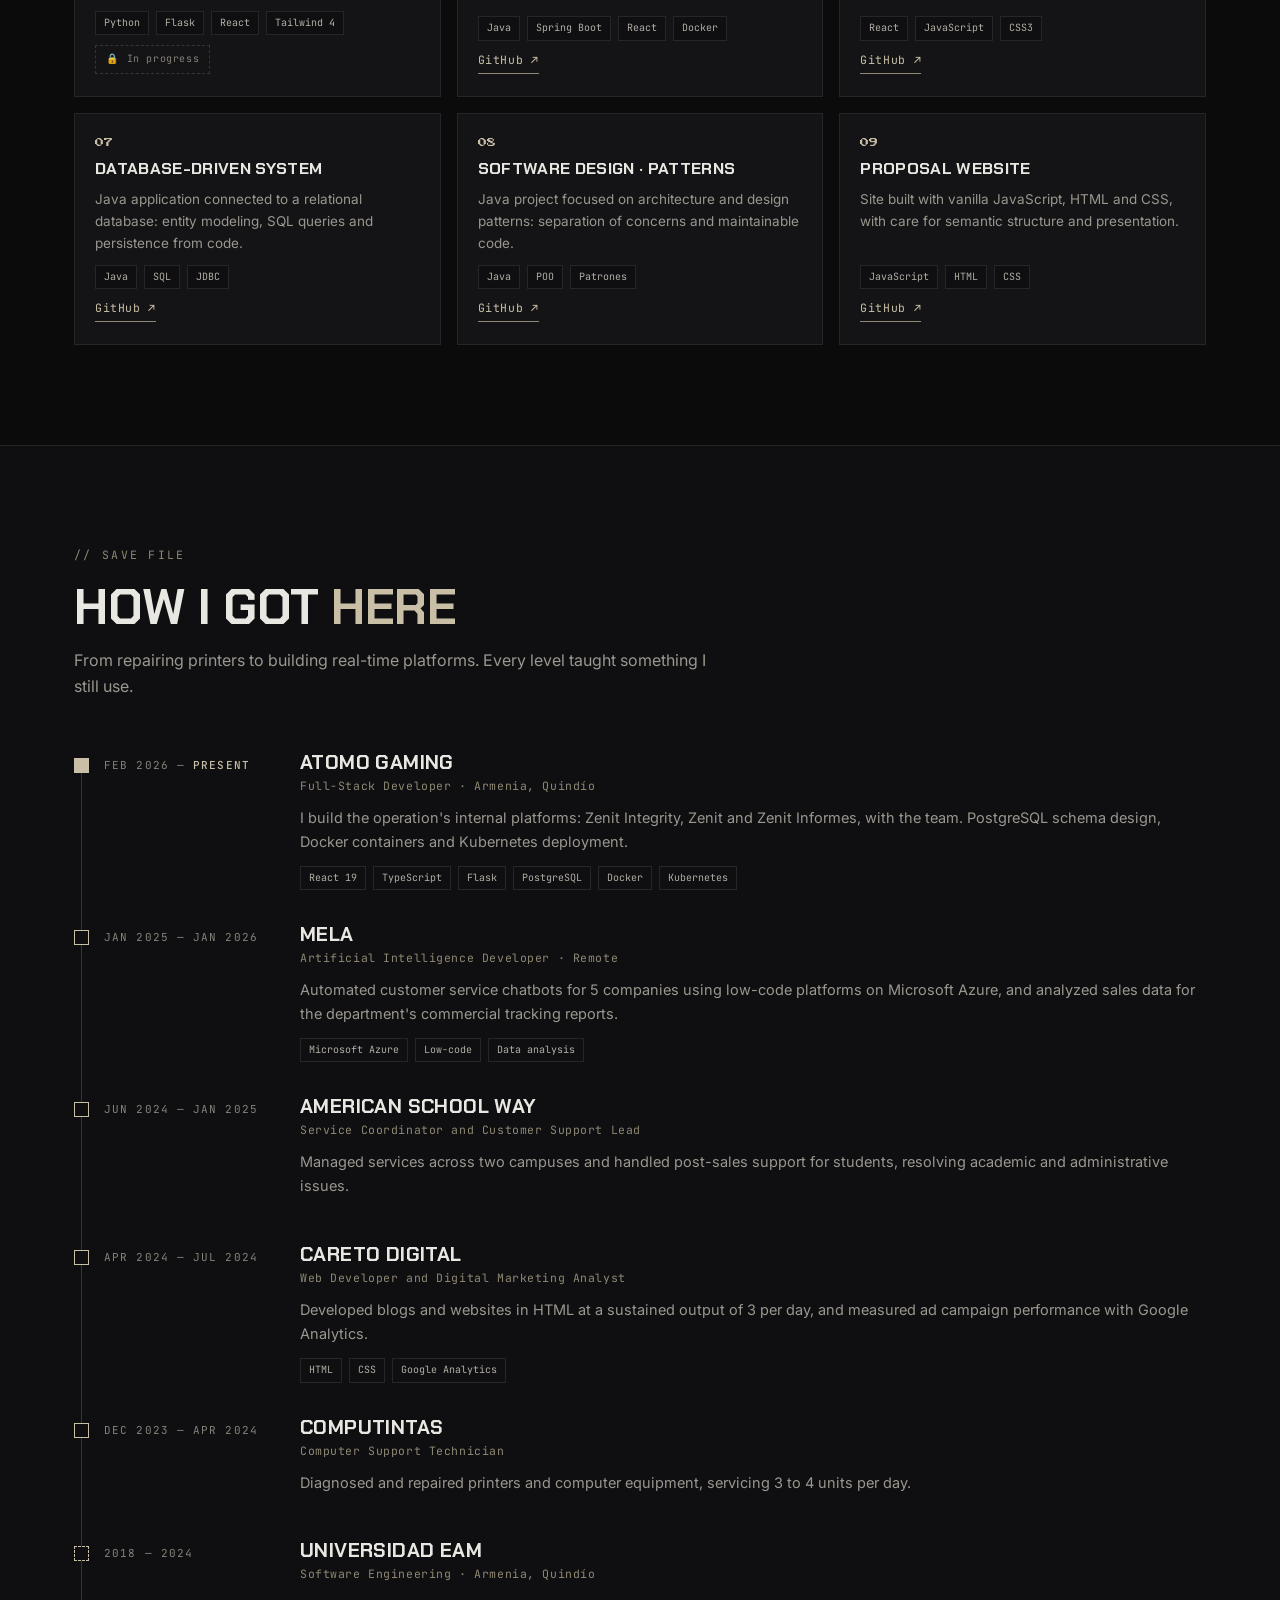
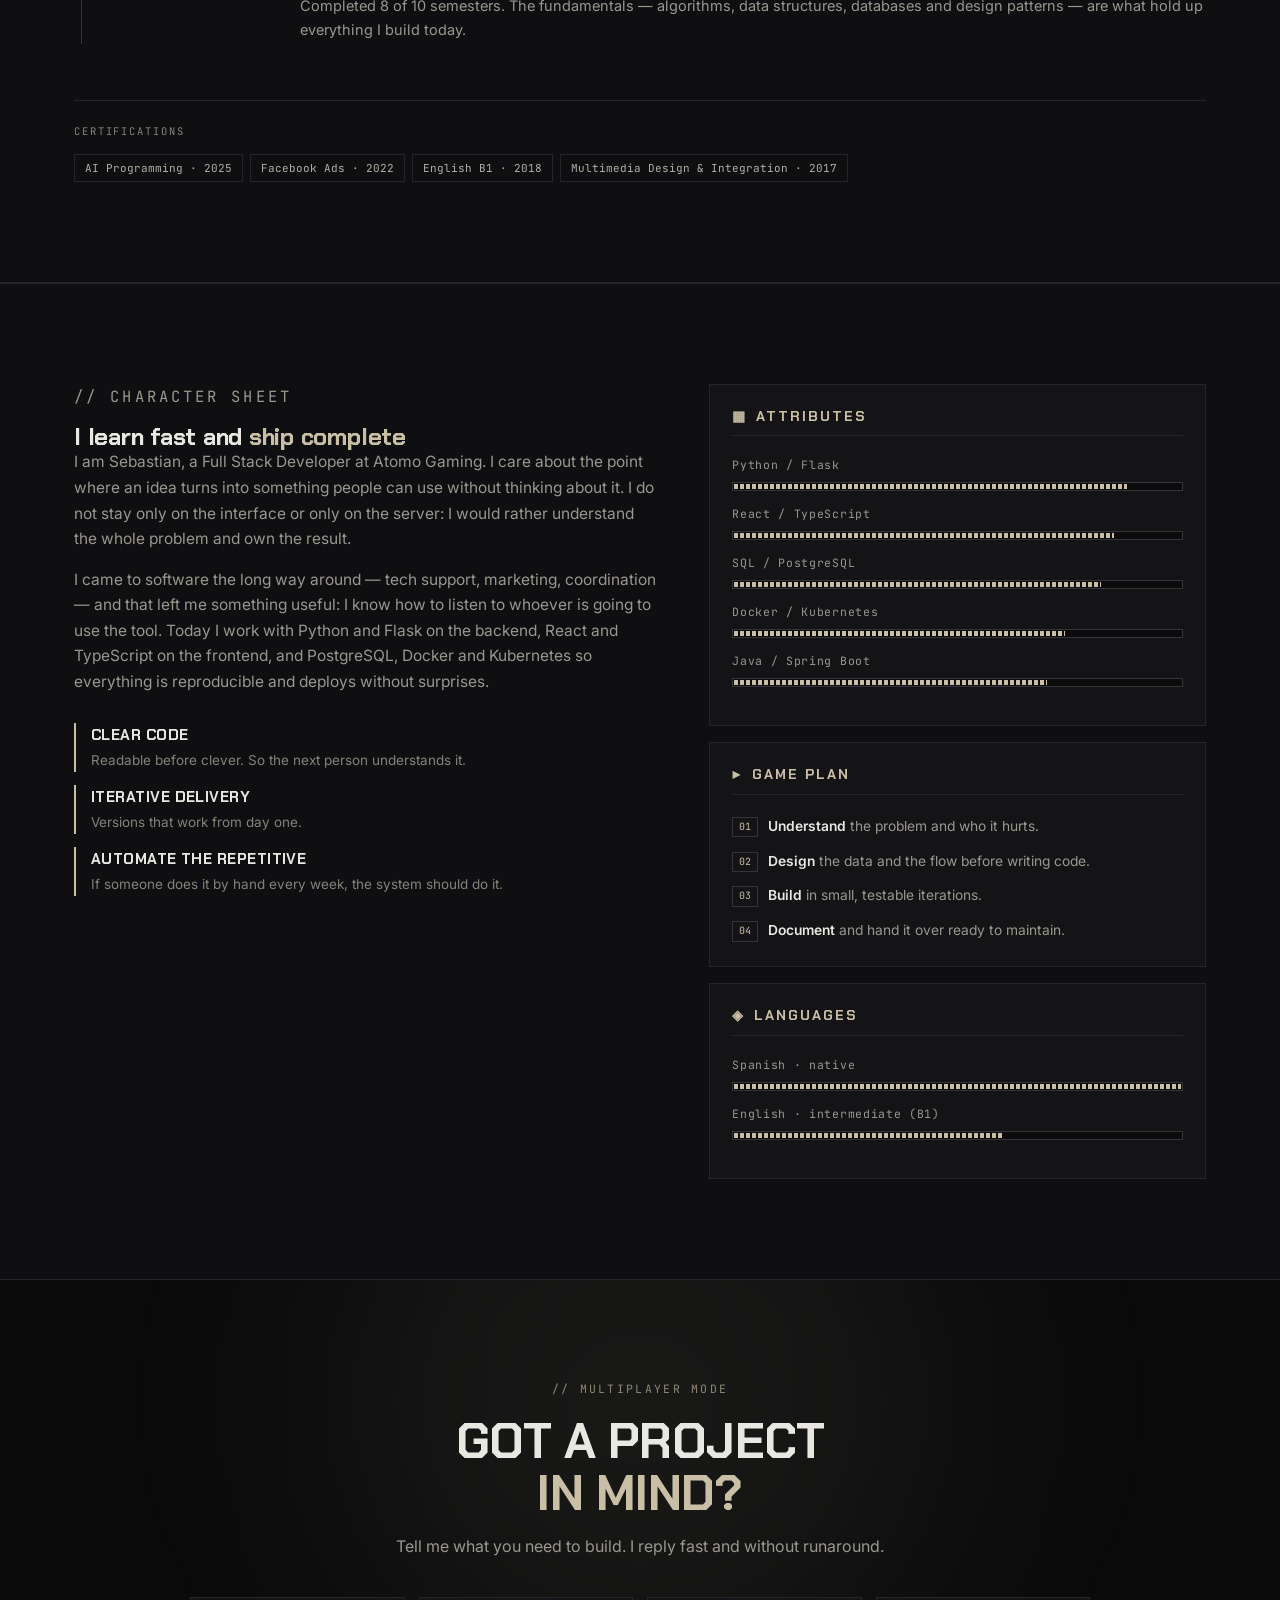
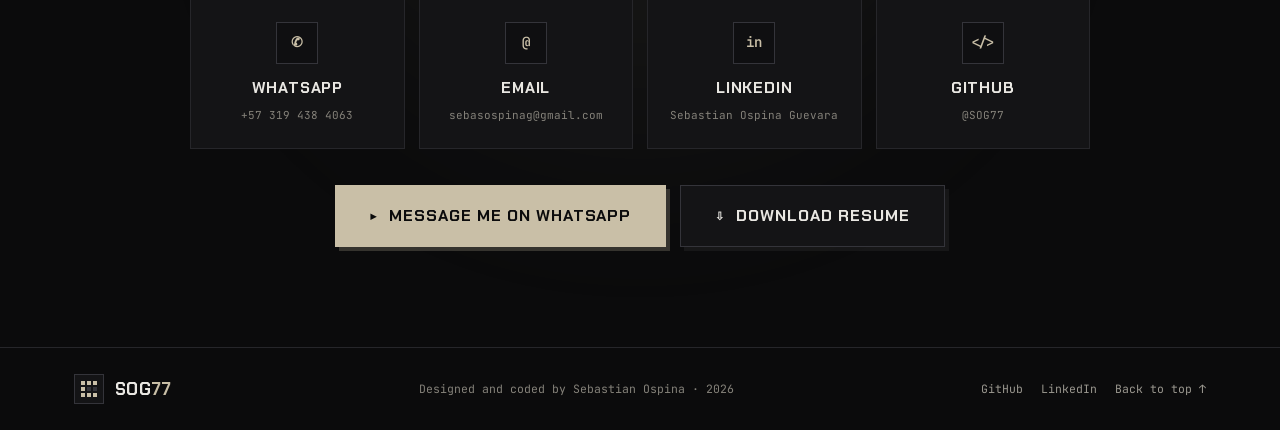
==== commit 42049b87: "Zenit ya tiene captura real, tomada con cuenta de prueba Reemplaza el mockup en CSS por la pantalla " ====
--- a/index.html
+++ b/index.html
@@ -309,24 +309,11 @@
             <div class="shot-pair">
               <img class="brand" src="assets/img/proyectos/zenit-marca.png" width="540" height="540"
                    loading="lazy" data-i18n-alt="proj.p2brand" alt="Logo de Zenit">
-              <div class="mock">
-            <div class="mock-bar"><i></i><i></i><i></i><span>zenit · soporte</span></div>
-            <div class="mock-body col">
-              <div class="mock-search"><span class="mock-input" data-i18n="proj.searchPlaceholder">Buscar por cédula o ID de jugador</span><span class="mock-go" aria-hidden="true">▸</span></div>
-              <div class="mock-kpis">
-                <div><small data-i18n="proj.kpi1">Balance</small><strong>$1.284</strong></div>
-                <div><small data-i18n="proj.kpi2">Estado</small><strong data-i18n="proj.kpi2v">Activo</strong></div>
-                <div><small>GGR</small><strong>96,2%</strong></div>
-              </div>
-              <div class="mock-rows">
-                <div><b></b><em></em><u class="ok" data-i18n="proj.approved">Aprobado</u></div>
-                <div><b></b><em></em><u class="wait" data-i18n="proj.pending">Pendiente</u></div>
-                <div><b></b><em></em><u class="ok" data-i18n="proj.approved">Aprobado</u></div>
-              </div>
+              <img class="shot" src="assets/img/proyectos/zenit.png" width="1440" height="713"
+                   loading="lazy" data-i18n-alt="proj.p2alt"
+                   alt="Ficha de jugador en Zenit con balances y monitoreo, usando una cuenta de prueba">
             </div>
-          </div>
-            </div>
-            <p class="shot-note" data-i18n="proj.mockNote">Interfaz recreada · la captura real contiene datos de clientes</p>
+            <p class="shot-note" data-i18n="proj.shotNote">Captura real · datos sensibles difuminados</p>
           </div>
         </div>
 
--- a/assets/css/styles.css
+++ b/assets/css/styles.css
@@ -398,83 +398,10 @@
   transition:transform .3s ease;
 }
 .quest:hover .brand{transform:translate(-3px,-3px)}
-.shot-pair .mock{max-width:none;width:100%;align-self:stretch}
 .shot-note{
   font-family:var(--mono);font-size:9.5px;letter-spacing:.1em;
   text-transform:uppercase;color:var(--dim);text-align:center;
 }
-
-.mock{
-  width:100%;max-width:410px;border:1px solid var(--line-2);background:#0d0d0f;
-  box-shadow:8px 8px 0 rgba(0,0,0,.5);transition:transform .3s ease;
-}
-.quest:hover .mock{transform:translate(-3px,-3px)}
-.mock-bar{display:flex;align-items:center;gap:6px;padding:9px 12px;border-bottom:1px solid var(--line);background:rgba(255,255,255,.02)}
-.mock-bar i{width:7px;height:7px;background:var(--line-2)}
-.mock-bar span{margin-left:8px;font-family:var(--mono);font-size:9.5px;color:var(--dim)}
-.mock-body{display:flex;gap:12px;padding:14px;min-height:176px}
-.mock-body.col{flex-direction:column}
-.mock-side{display:grid;gap:8px;align-content:start;width:50px}
-.mock-side b{display:block;height:8px;background:rgba(255,255,255,.09)}
-.mock-side b:first-child{background:var(--sand);width:80%}
-.mock-main{flex:1;display:grid;gap:13px;align-content:start}
-.mock-kpis{display:grid;grid-template-columns:repeat(3,1fr);gap:7px}
-.mock-kpis div{border:1px solid var(--line);padding:7px 8px;background:rgba(255,255,255,.02)}
-.mock-kpis small{display:block;font-family:var(--mono);font-size:8px;color:var(--dim)}
-.mock-kpis strong{font-family:var(--display);font-size:13.5px;color:var(--text)}
-.mock-chart{display:flex;align-items:flex-end;gap:6px;height:74px}
-.mock-chart span{flex:1;background:var(--sand);opacity:.55}
-.mock-chart span:nth-child(6){opacity:1}
-.mock-toolbar{display:flex;gap:6px}
-.pill{font-family:var(--mono);font-size:9px;color:var(--muted);border:1px solid var(--line);padding:4px 9px}
-.pill.on{background:var(--sand);border-color:var(--sand);color:#0b0b0c}
-.mock-rows{display:grid;gap:7px}
-.mock-rows div{display:flex;align-items:center;gap:10px;border:1px solid var(--line);padding:8px 10px;background:rgba(255,255,255,.02)}
-.mock-rows b{width:20px;height:20px;background:var(--sand);opacity:.7;flex:none}
-.mock-rows em{flex:1;height:6px;background:rgba(255,255,255,.1)}
-.mock-rows div:nth-child(2) em{width:70%;flex:none}
-.mock-rows div:nth-child(3) em{width:85%;flex:none}
-.mock-rows div:nth-child(4) em{width:60%;flex:none}
-.mock-rows b.file{
-  width:auto;height:auto;background:transparent;border:1px solid var(--sand);color:var(--sand);
-  font-family:var(--mono);font-size:7.5px;letter-spacing:.08em;padding:3px 5px;opacity:1;
-}
-.mock-rows u{
-  flex:none;text-decoration:none;font-family:var(--mono);font-size:7.5px;
-  letter-spacing:.08em;text-transform:uppercase;padding:3px 7px;border:1px solid var(--line-2);
-}
-.mock-rows u.ok{color:var(--sand);border-color:var(--sand-dim)}
-.mock-rows u.wait{color:var(--dim)}
-
-/* barra de búsqueda del mock */
-.mock-search{display:flex;align-items:stretch;border:1px solid var(--line-2)}
-.mock-input{
-  flex:1;padding:8px 10px;font-family:var(--mono);font-size:9px;color:var(--dim);
-  background:rgba(255,255,255,.02);
-}
-.mock-go{
-  display:grid;place-items:center;width:30px;background:var(--sand);color:#0b0b0c;font-size:10px;
-}
-
-/* alerta + gráfica de cuotas */
-.mock-alert{
-  display:flex;align-items:center;gap:8px;
-  border:1px solid var(--sand-dim);background:rgba(201,191,167,.08);padding:8px 10px;
-}
-.mock-alert b{font-family:var(--mono);font-size:9px;letter-spacing:.08em;color:var(--sand);font-weight:500}
-.alert-dot{width:7px;height:7px;background:var(--sand);flex:none;animation:blip 1.2s steps(2) infinite}
-.alert-time{margin-left:auto;font-family:var(--mono);font-size:8px;color:var(--dim)}
-.mock-line{width:100%;height:74px;display:block;border:1px solid var(--line);background:rgba(255,255,255,.02)}
-
-/* pestañas y progreso */
-.mock-tabs{display:flex;gap:0;border-bottom:1px solid var(--line)}
-.tab{
-  font-family:var(--mono);font-size:9px;letter-spacing:.08em;color:var(--dim);
-  padding:6px 12px;border:1px solid transparent;border-bottom:0;
-}
-.tab.on{color:var(--sand);border-color:var(--line);background:rgba(255,255,255,.03)}
-.mock-progress{height:6px;border:1px solid var(--line-2);padding:1px}
-.mock-progress i{display:block;height:100%;width:68%;background:var(--sand)}
 
 .quest-body{padding:34px 32px;display:flex;flex-direction:column;justify-content:center;gap:13px}
 .quest-meta{
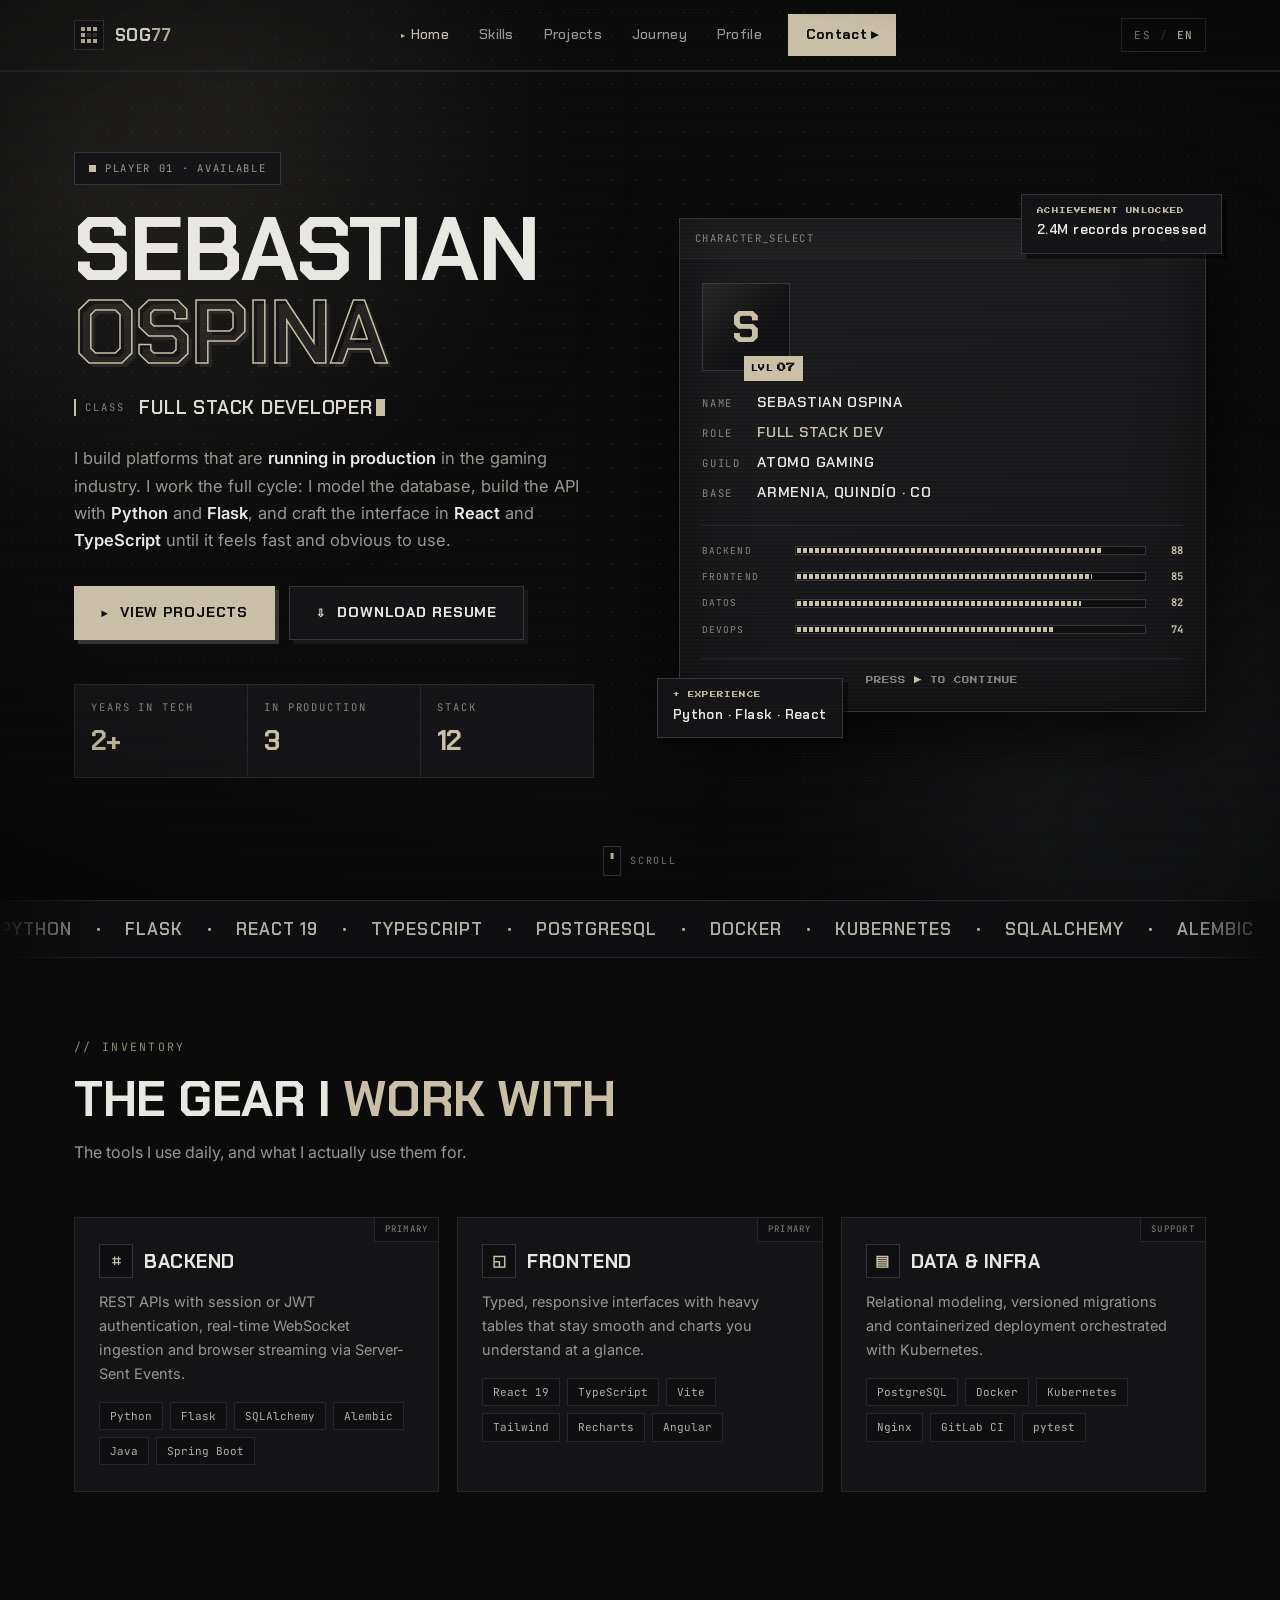
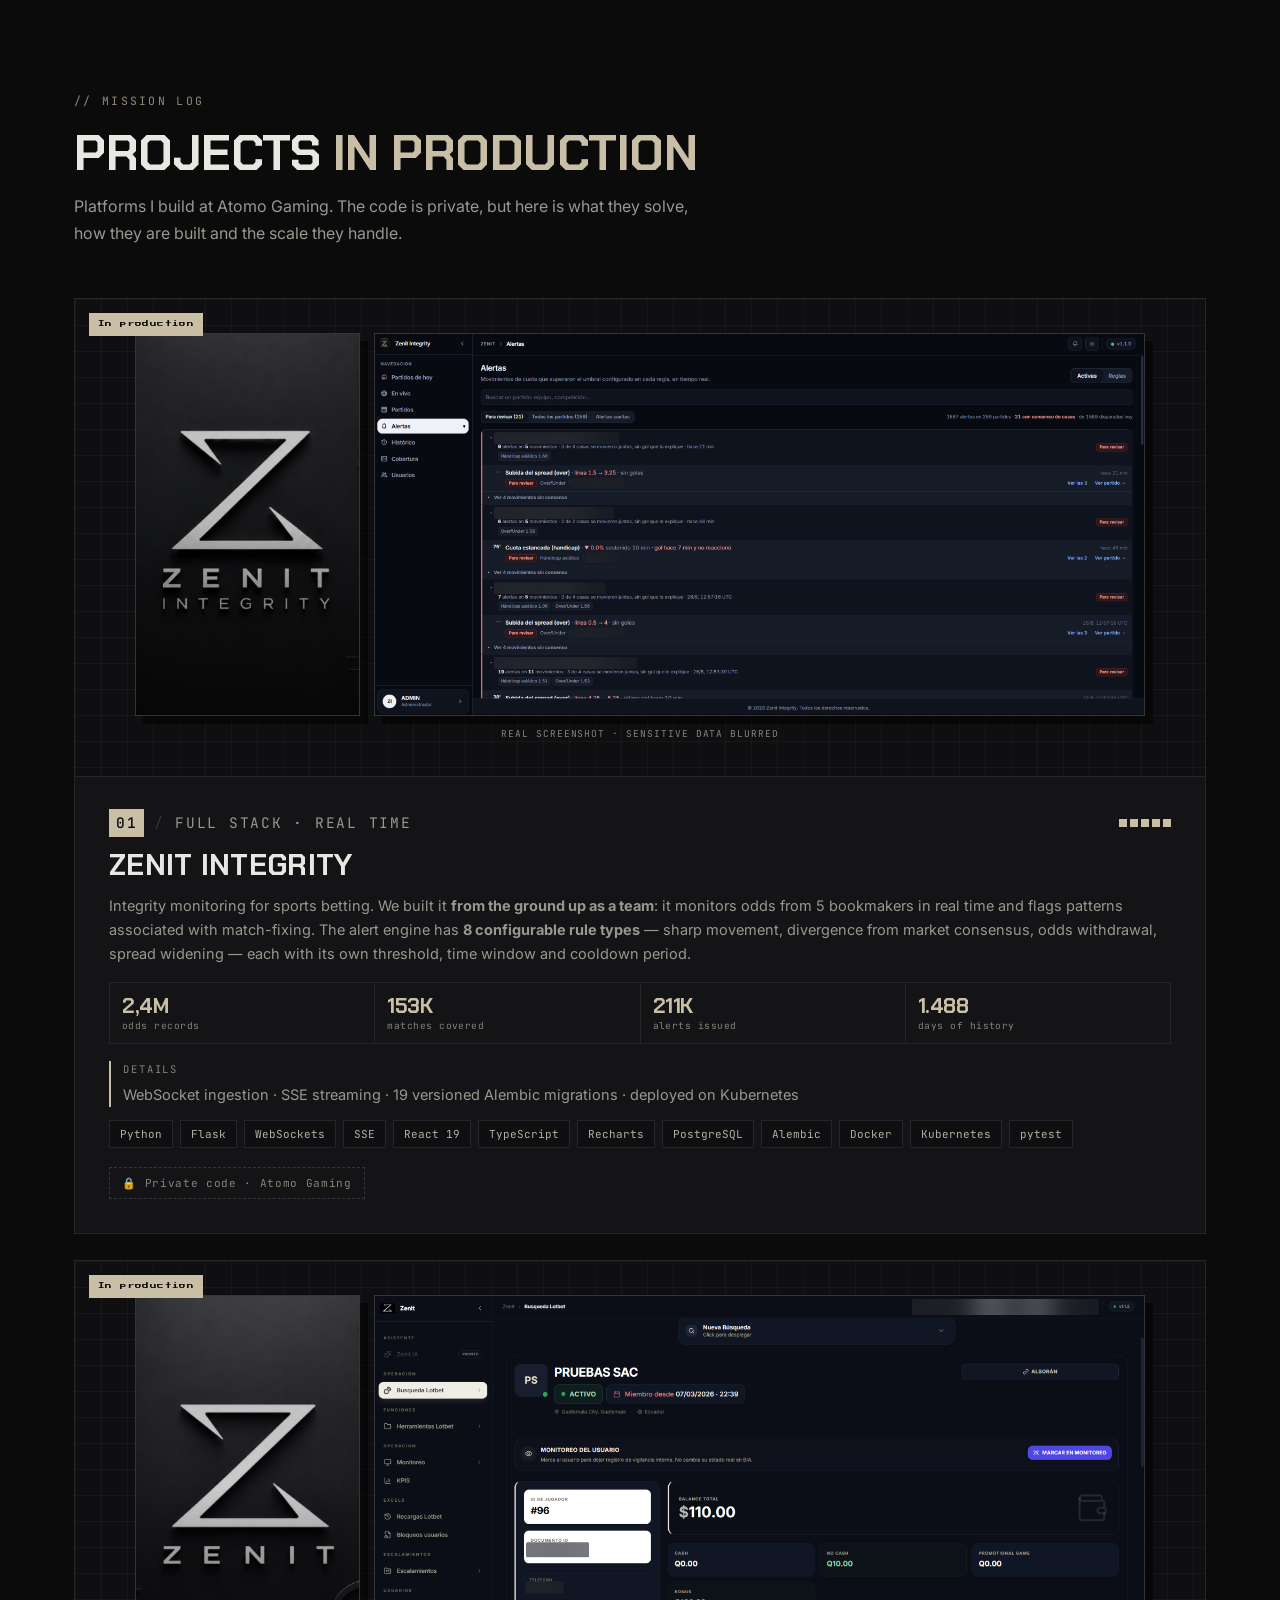
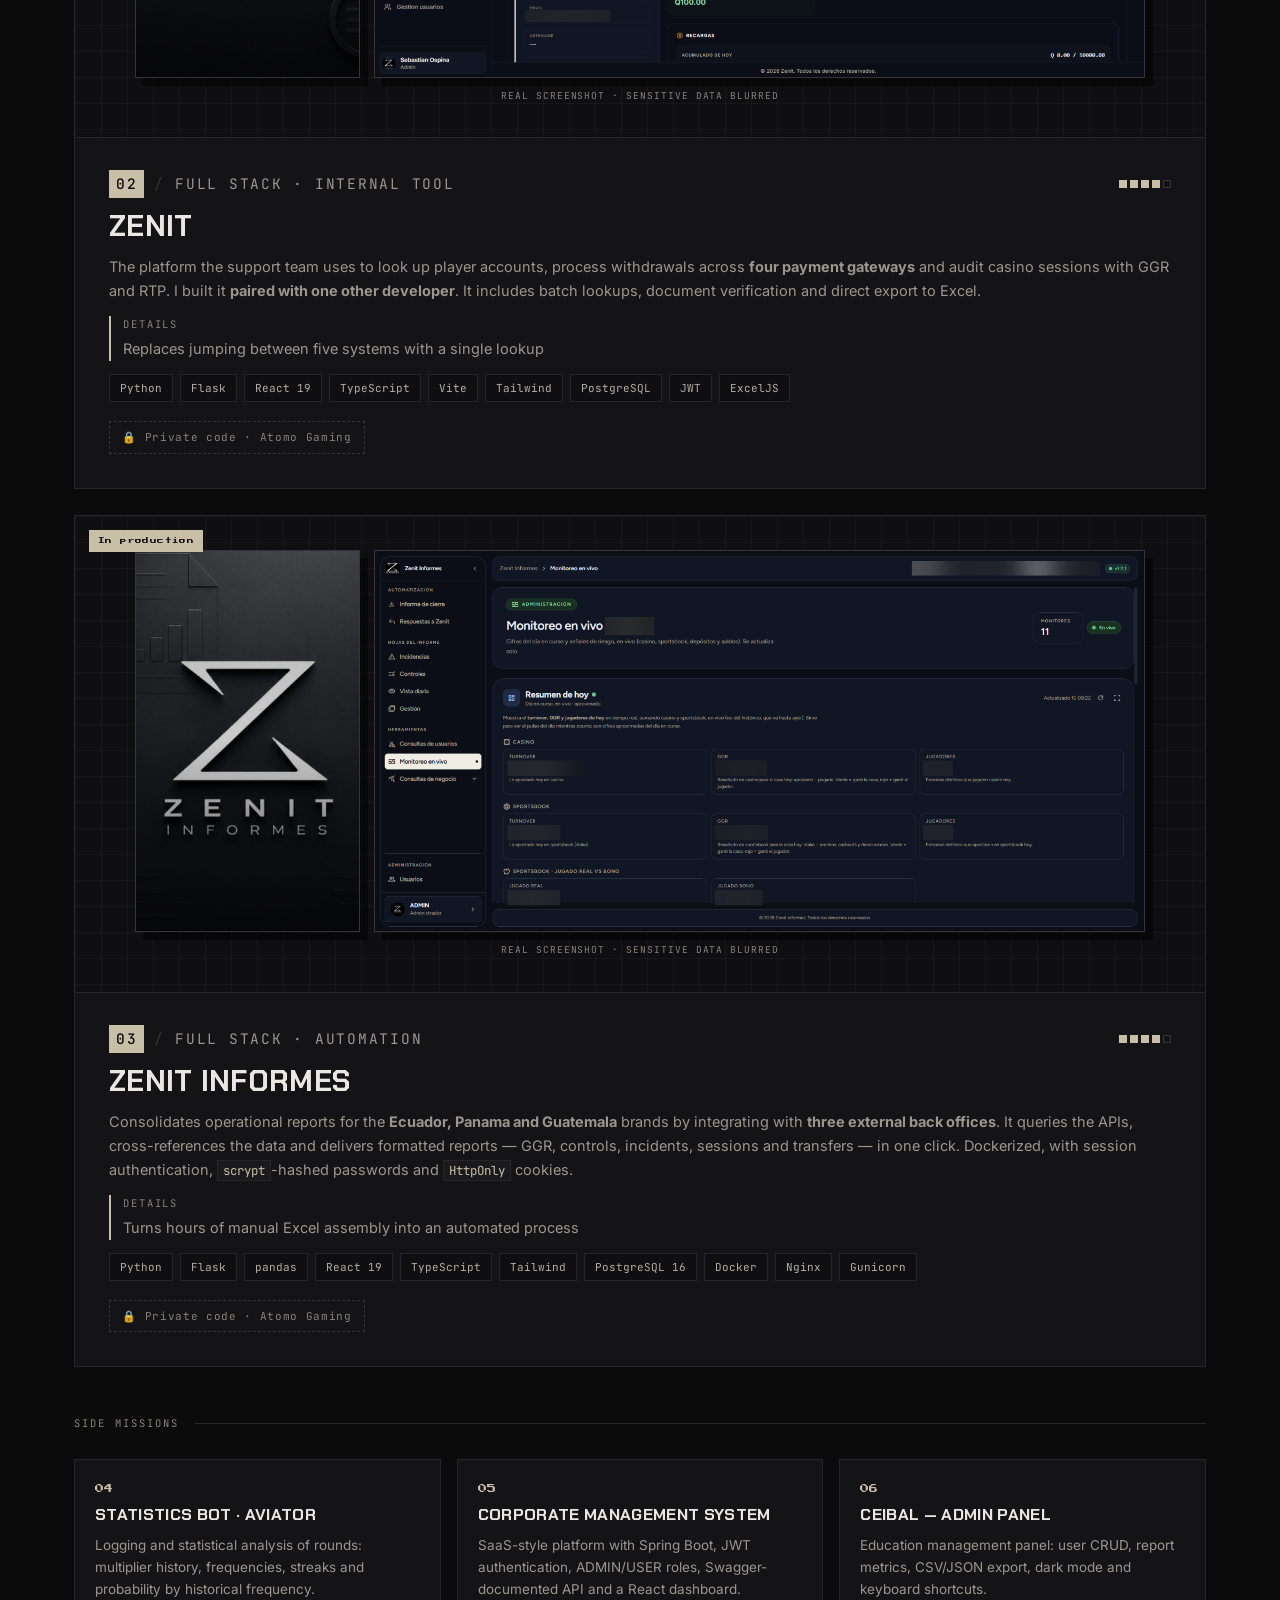
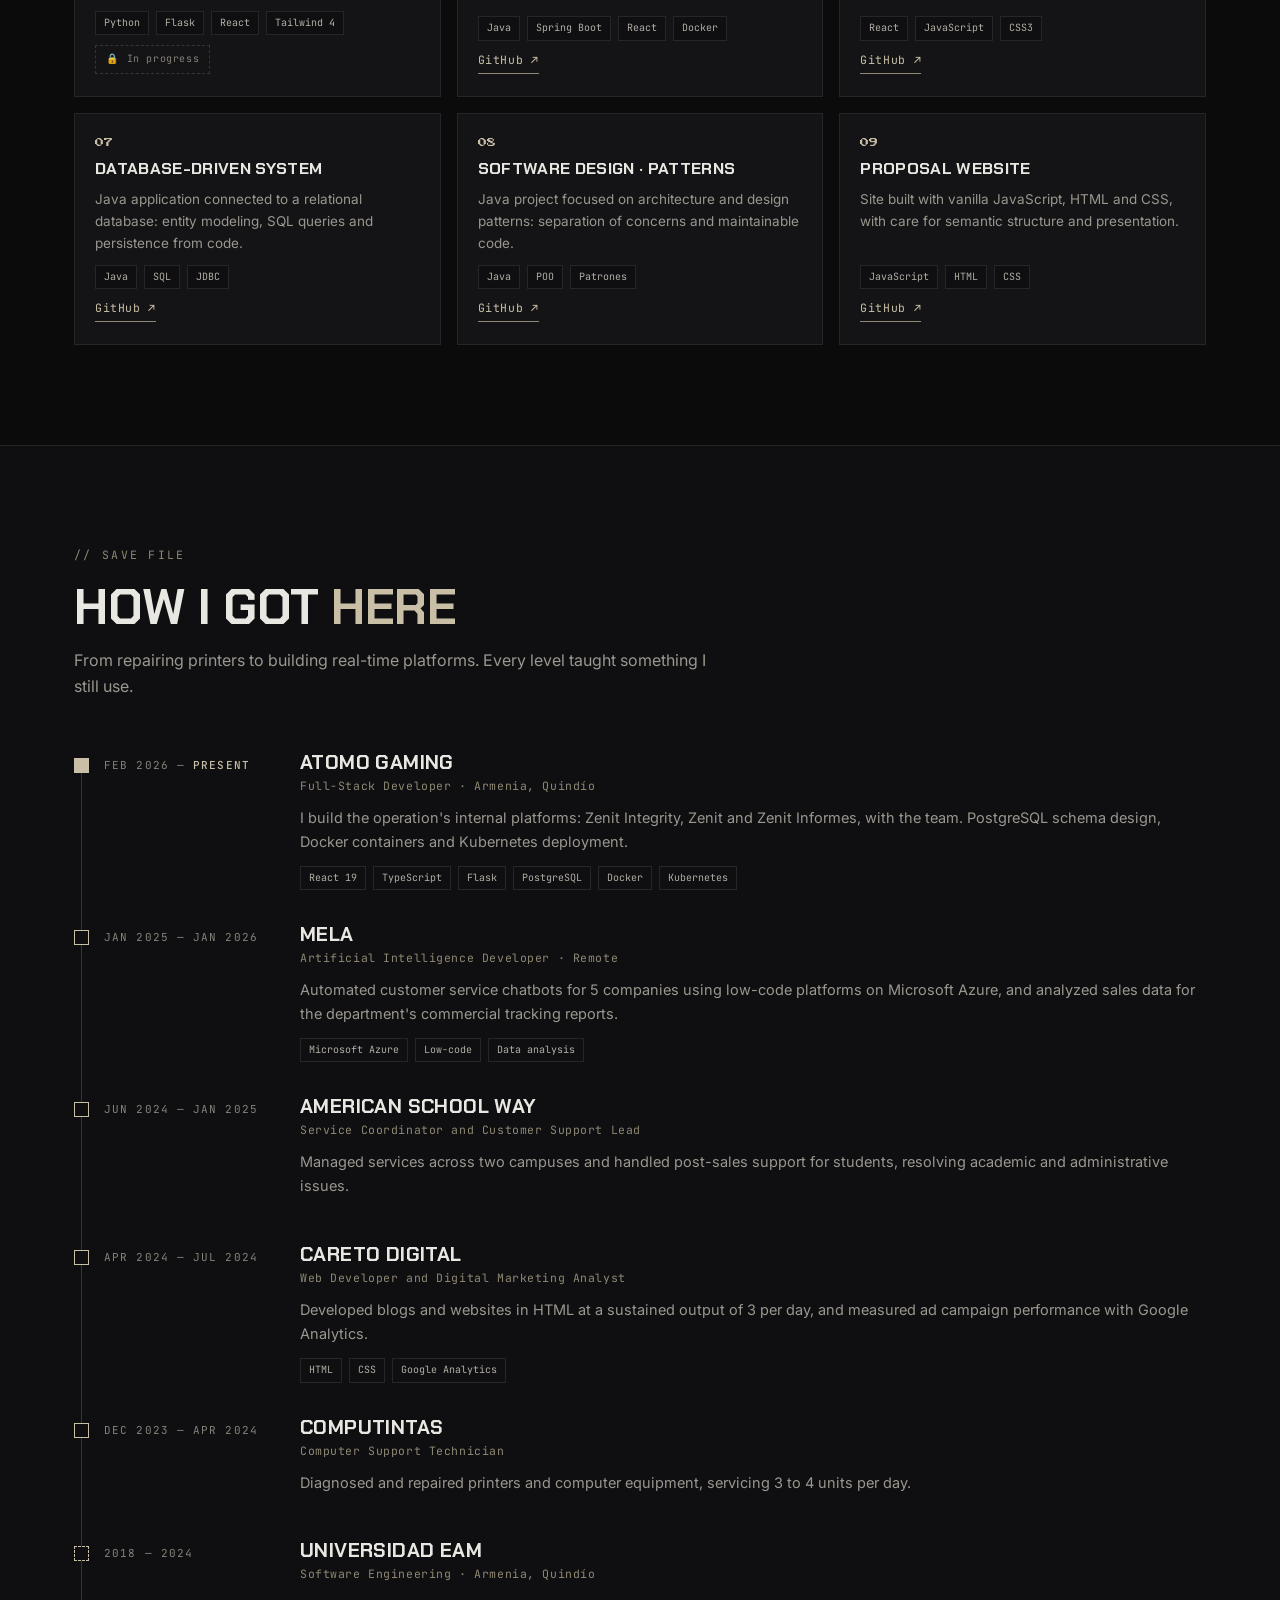
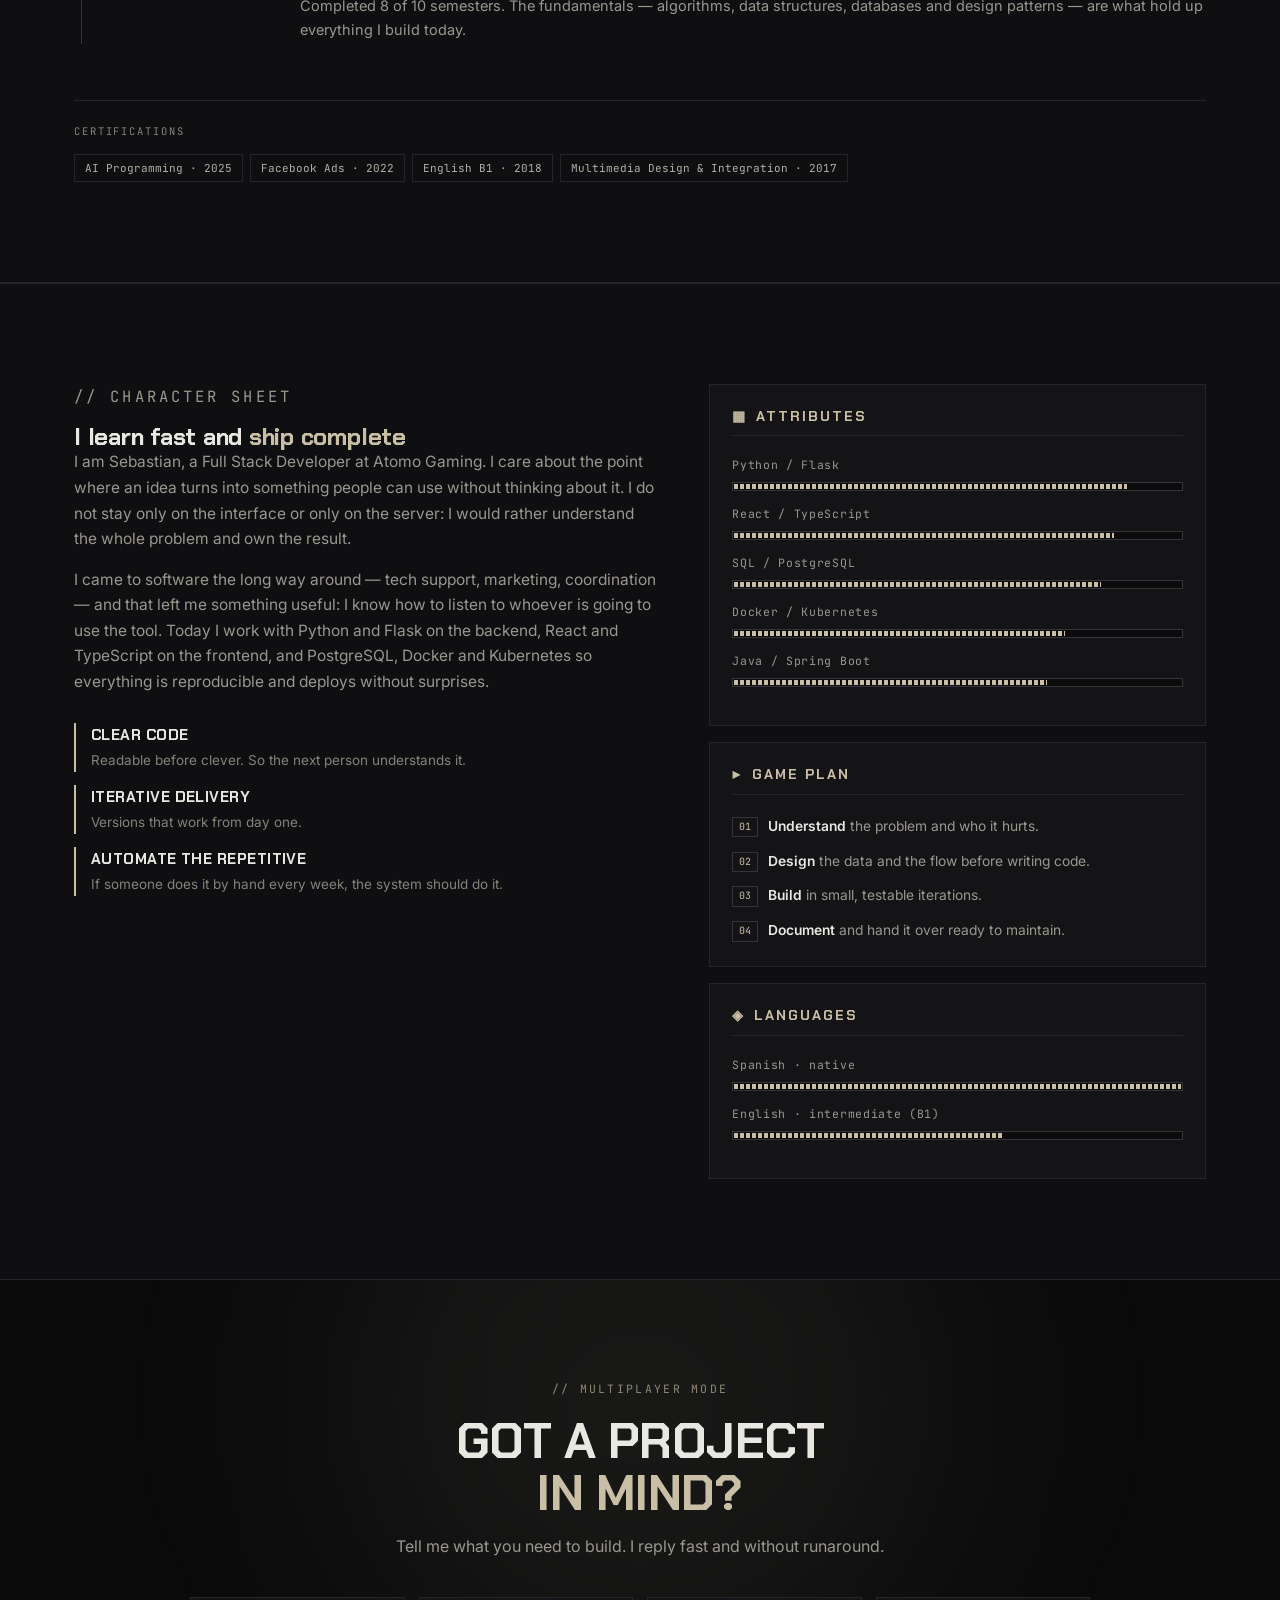
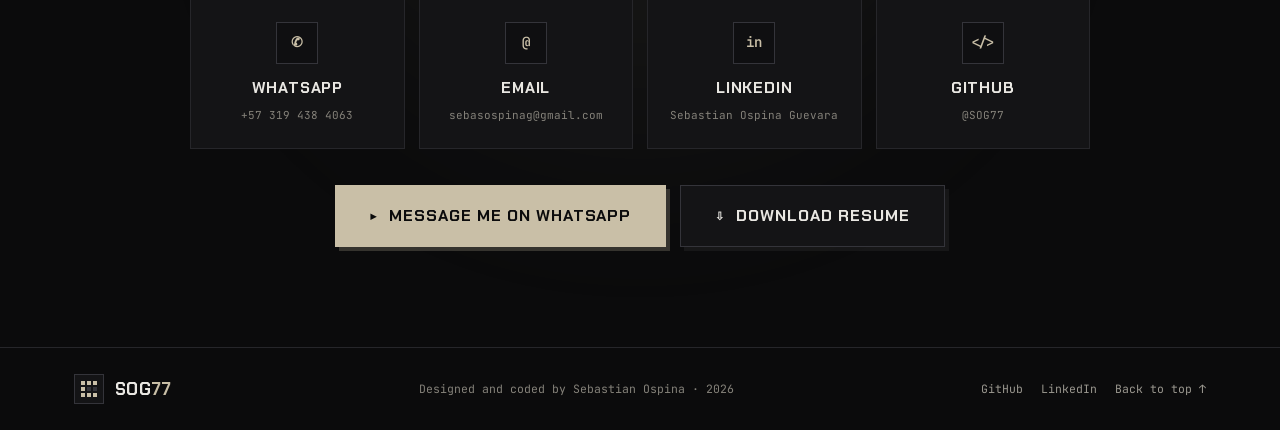
==== commit dff6ee55: "Actualizo el enlace de LinkedIn al slug nuevo, sin tilde, en el sitio y en los dos CV" ====
--- a/index.html
+++ b/index.html
@@ -56,7 +56,7 @@
   },
   "sameAs": [
     "https://github.com/SOG77",
-    "https://www.linkedin.com/in/sebasti%C3%A1n-ospina-guevara-773560245"
+    "https://www.linkedin.com/in/sebastian-ospina-guevara-773560245"
   ],
   "knowsAbout": ["Python","Flask","React","TypeScript","PostgreSQL","Docker","Kubernetes","SQLAlchemy","Alembic","WebSockets","Java","Spring Boot"],
   "knowsLanguage": ["es","en"]
@@ -593,7 +593,7 @@
         <b data-i18n="ct.email">Correo</b>
         <small>sebasospinag@gmail.com</small>
       </a>
-      <a class="ccard" href="https://www.linkedin.com/in/sebasti%C3%A1n-ospina-guevara-773560245" target="_blank" rel="noopener">
+      <a class="ccard" href="https://www.linkedin.com/in/sebastian-ospina-guevara-773560245" target="_blank" rel="noopener">
         <span class="ccard-ico" aria-hidden="true">in</span>
         <b>LinkedIn</b>
         <small>Sebastian Ospina Guevara</small>
@@ -630,7 +630,7 @@
     <p><span data-i18n="ft.made">Diseñado y programado por Sebastian Ospina</span> · <span id="year"></span></p>
     <div class="footer-links">
       <a href="https://github.com/SOG77" target="_blank" rel="noopener">GitHub</a>
-      <a href="https://www.linkedin.com/in/sebasti%C3%A1n-ospina-guevara-773560245" target="_blank" rel="noopener">LinkedIn</a>
+      <a href="https://www.linkedin.com/in/sebastian-ospina-guevara-773560245" target="_blank" rel="noopener">LinkedIn</a>
       <a href="#inicio" data-i18n="ft.top">Volver arriba ↑</a>
     </div>
   </div>
